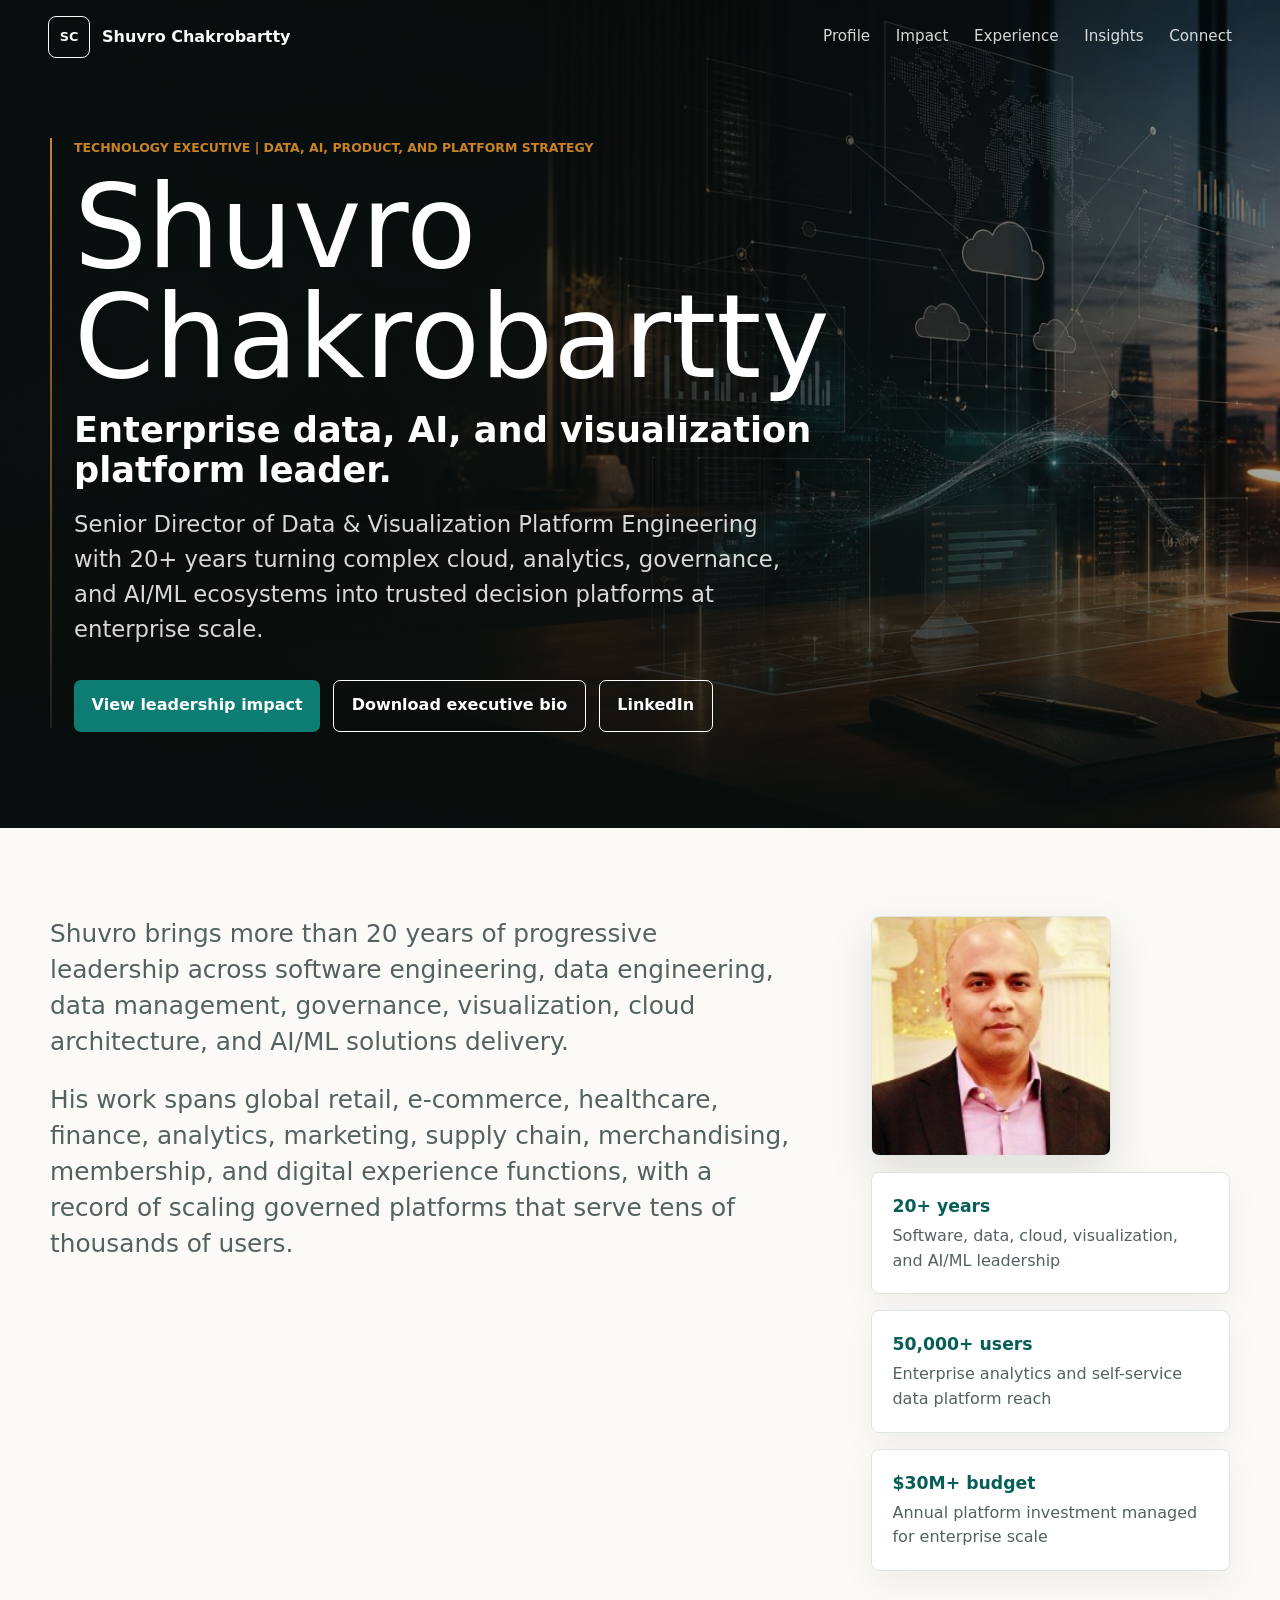
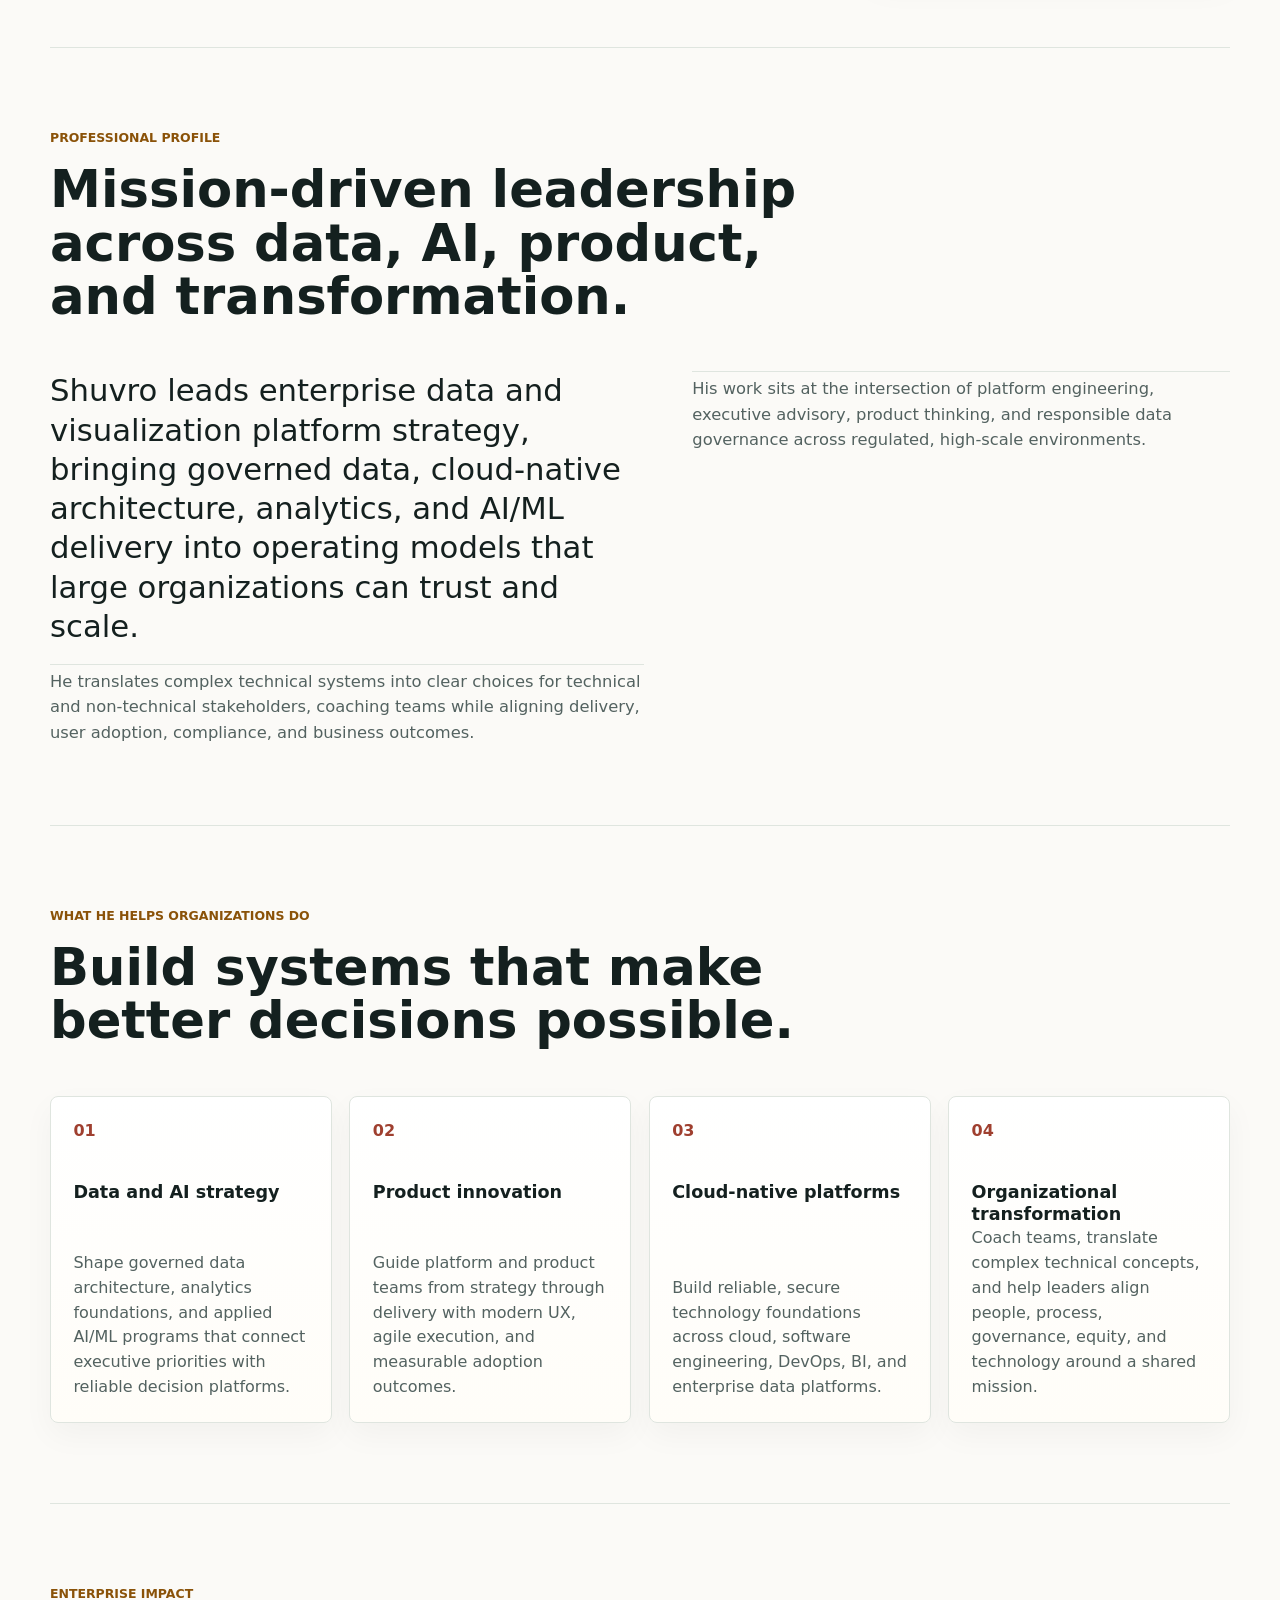
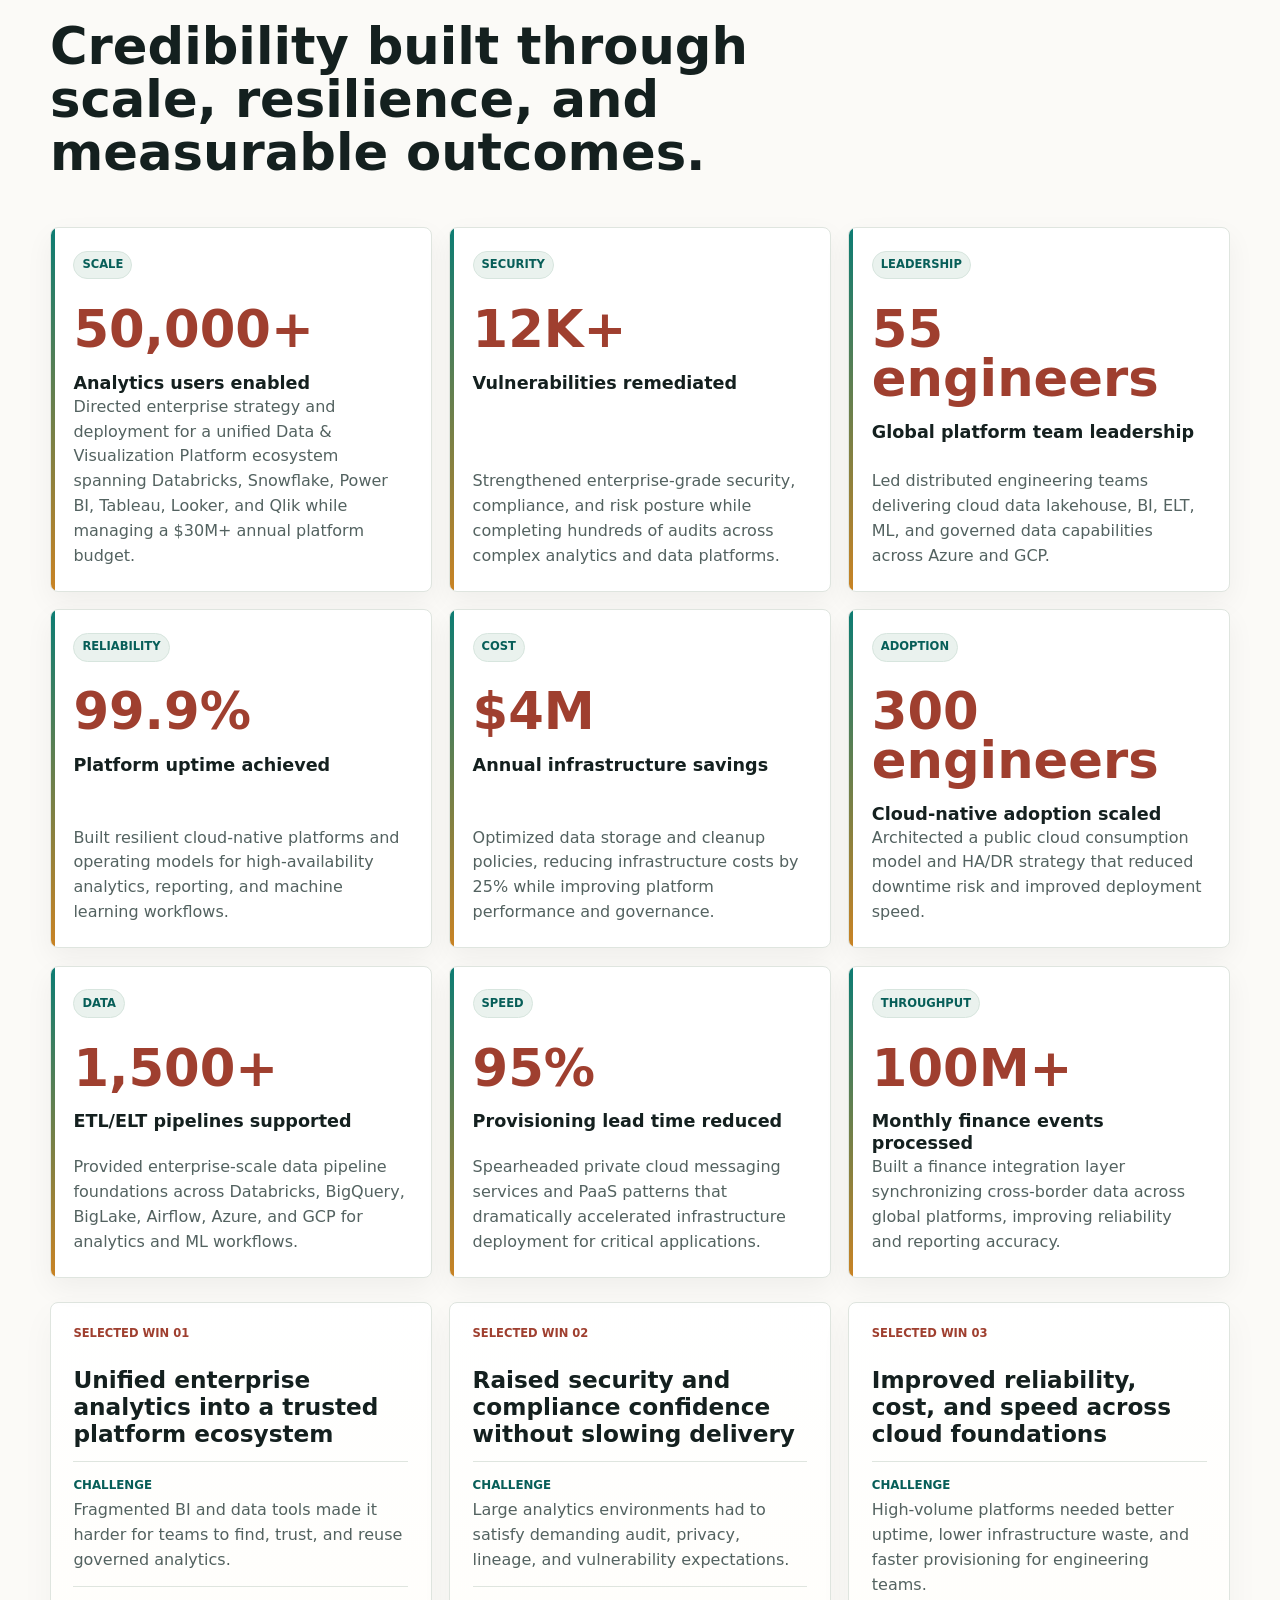
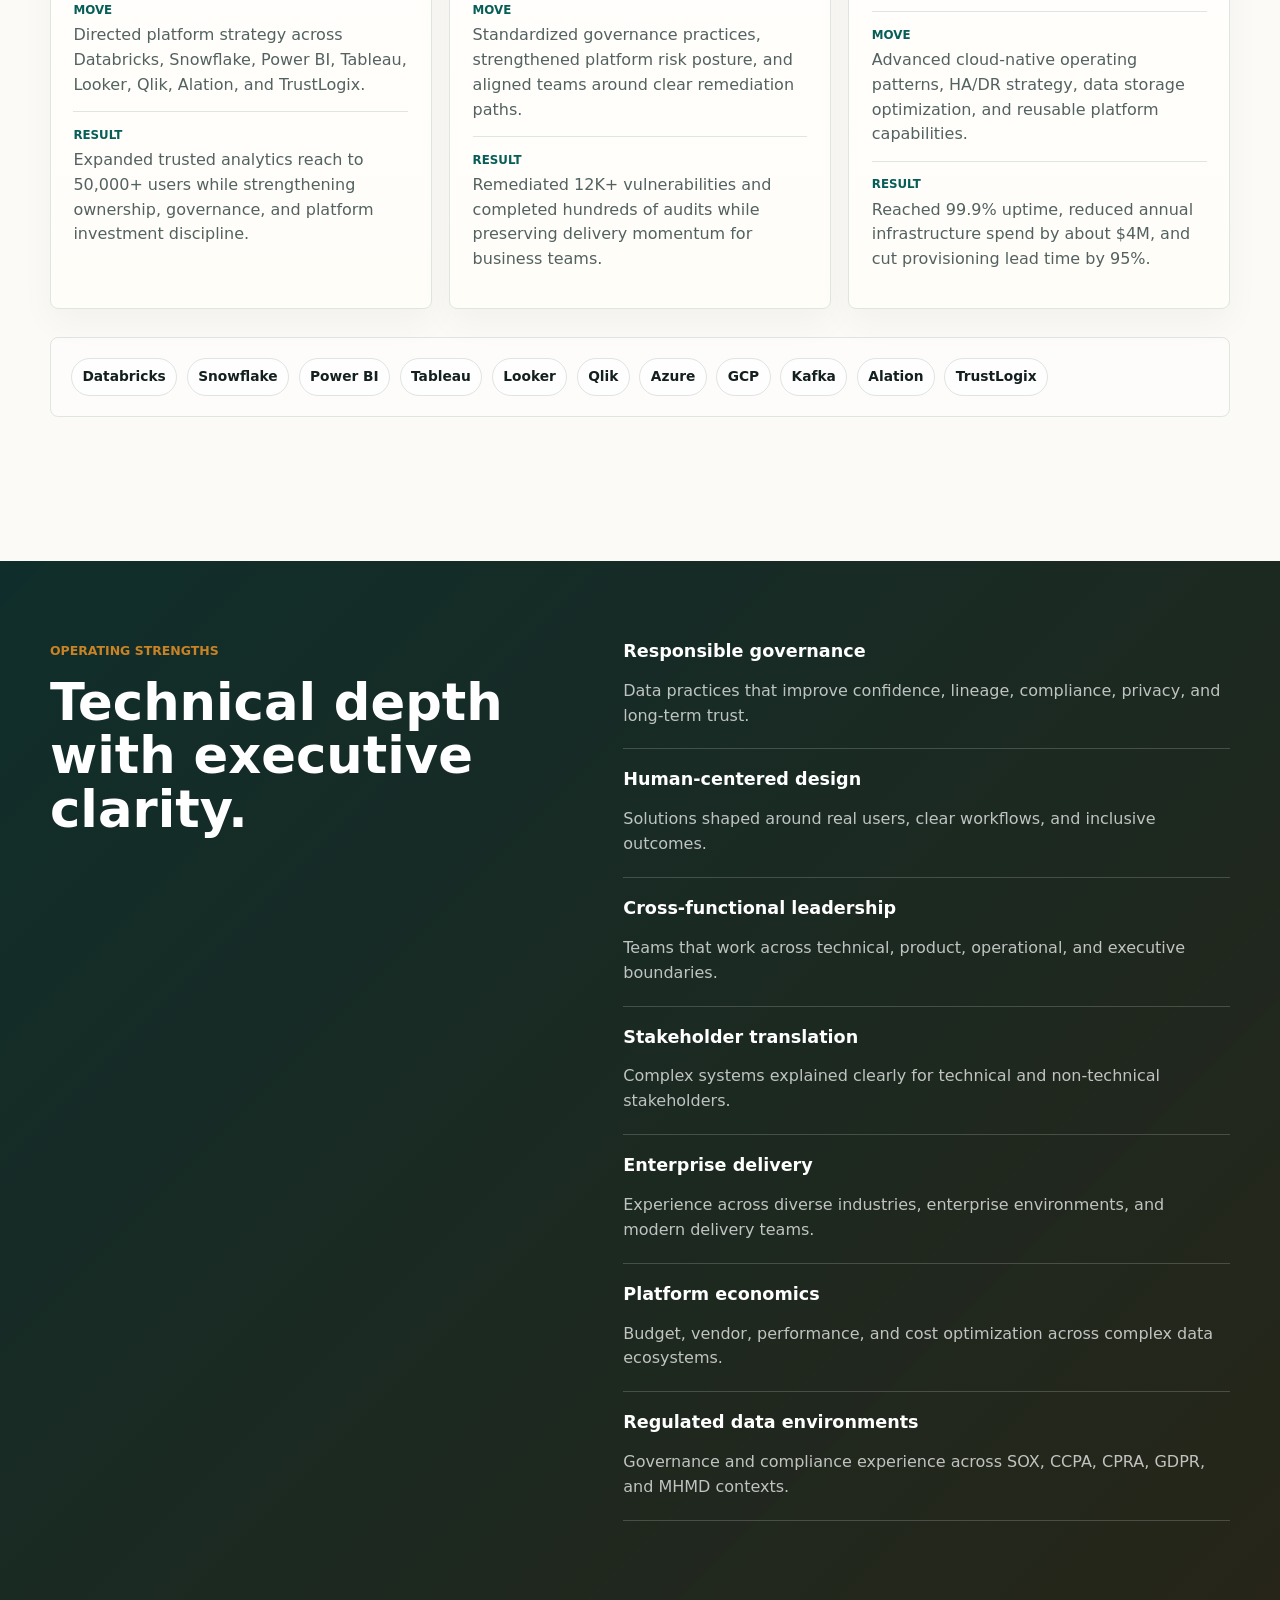
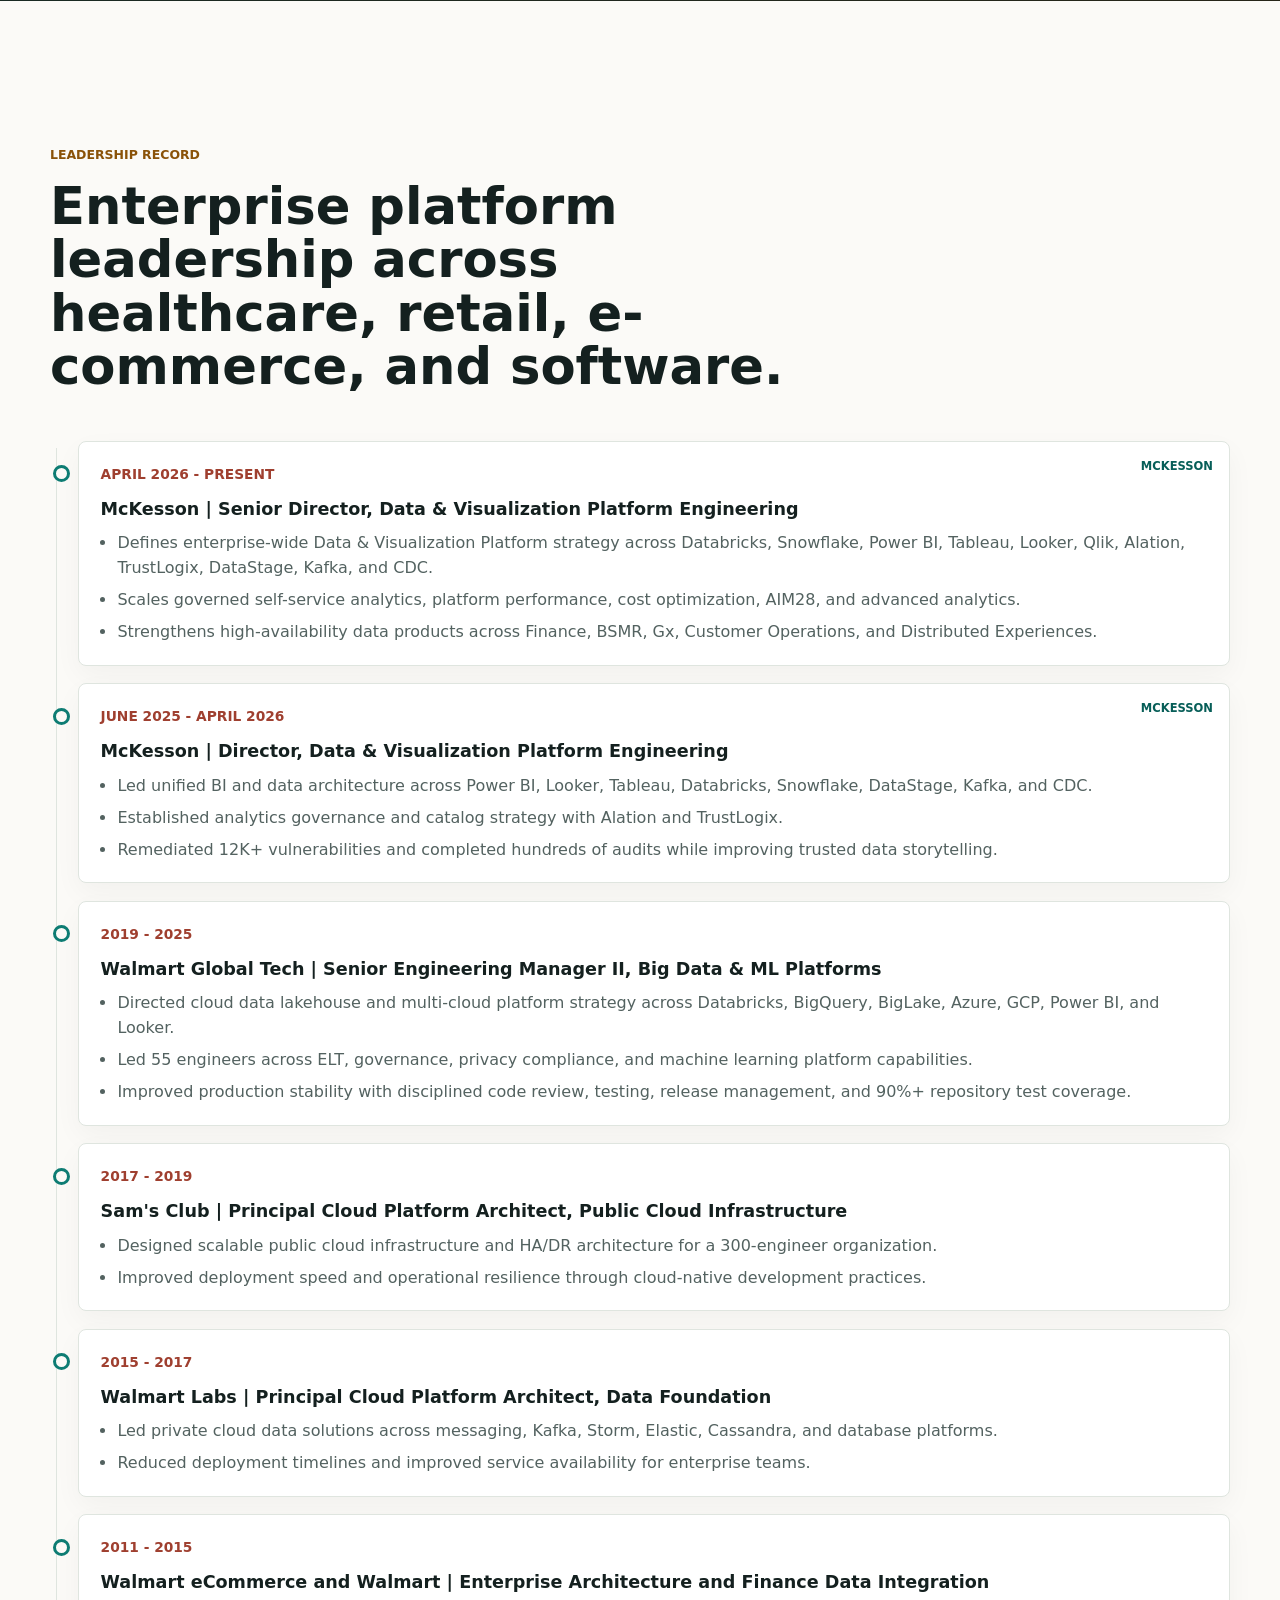
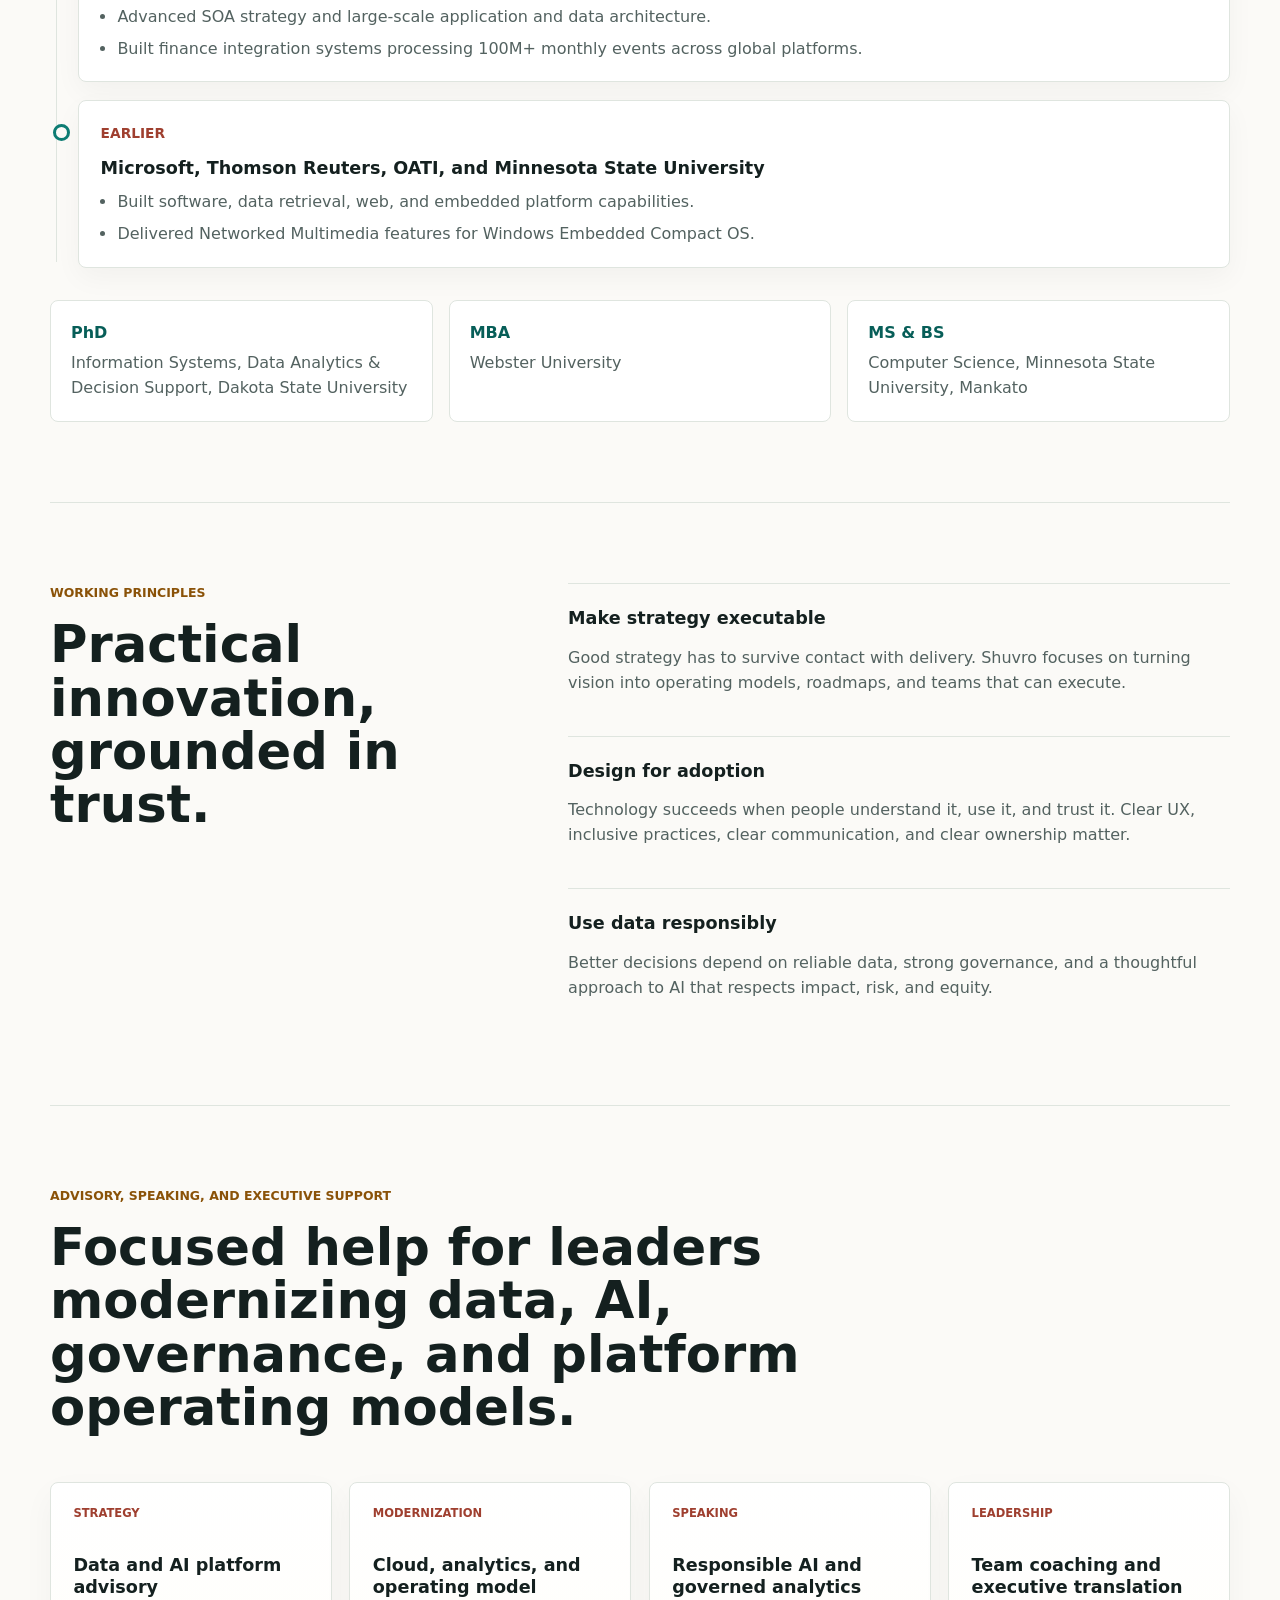
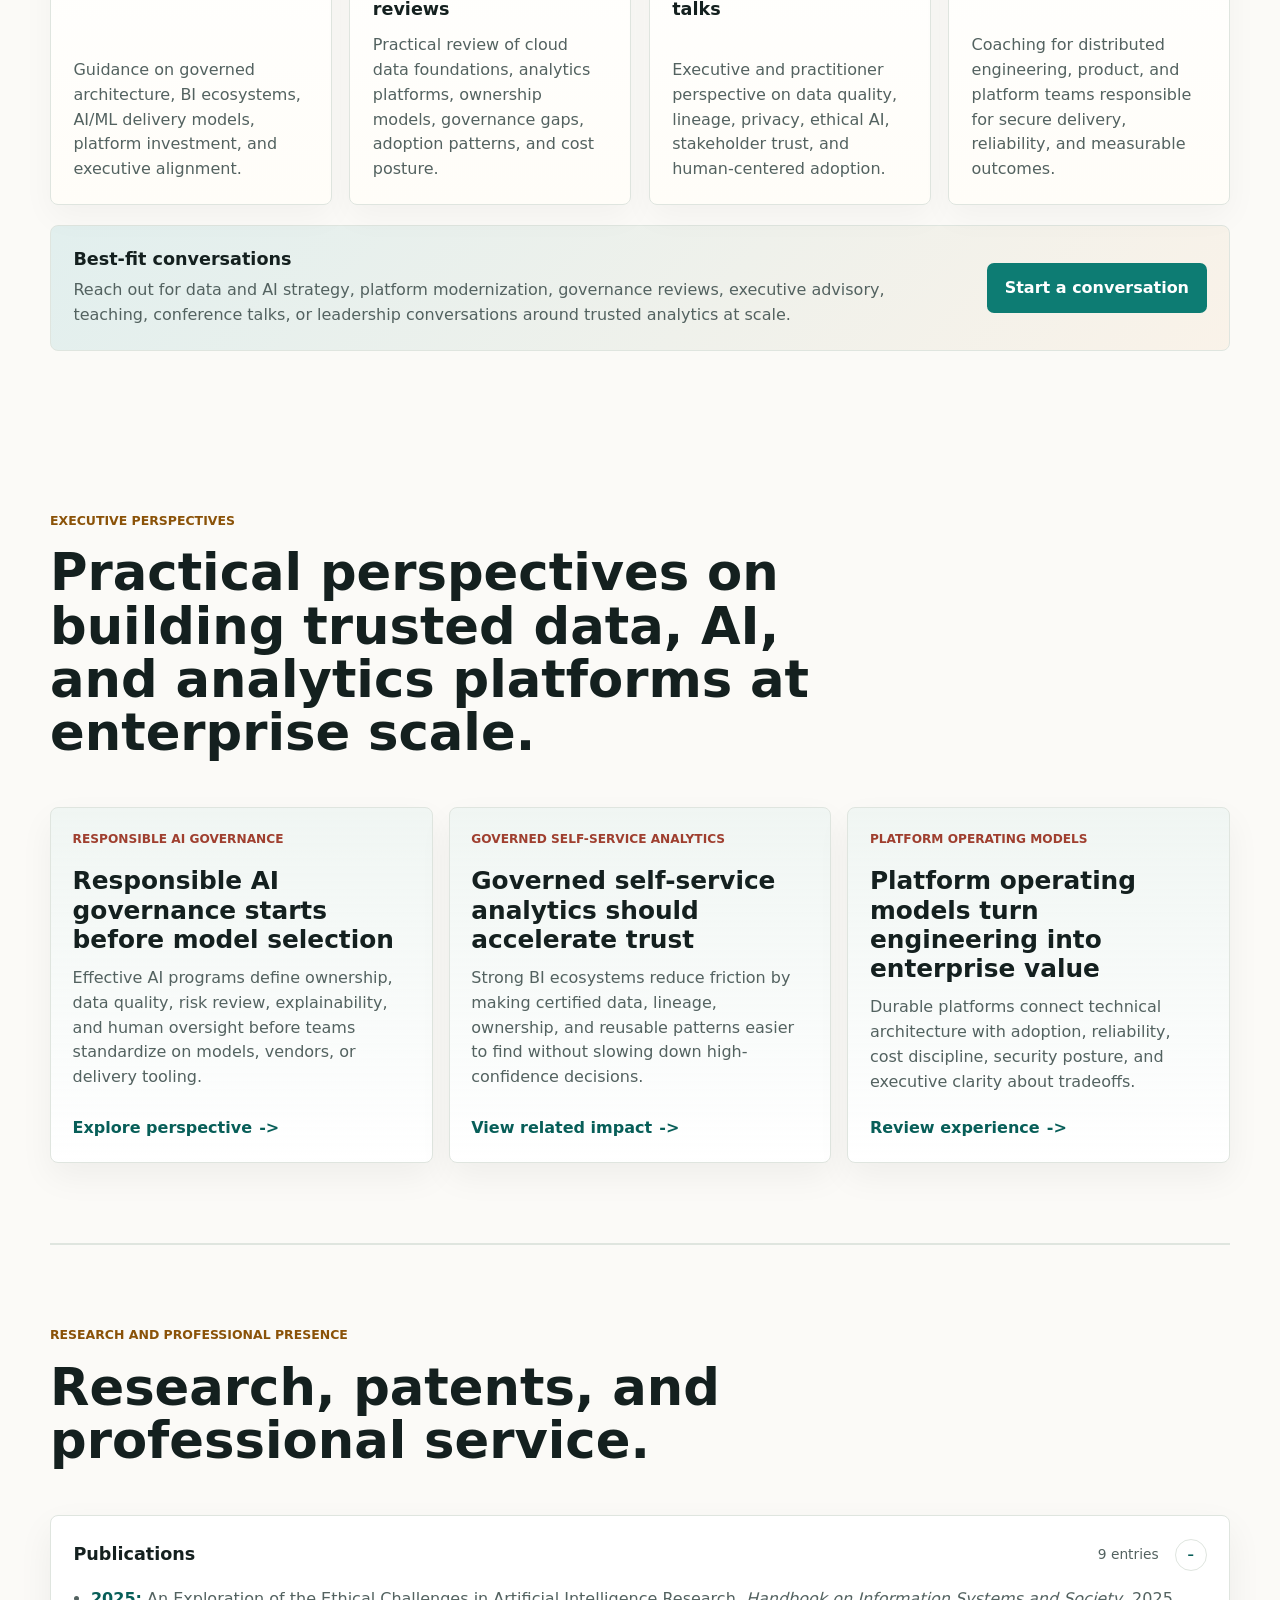
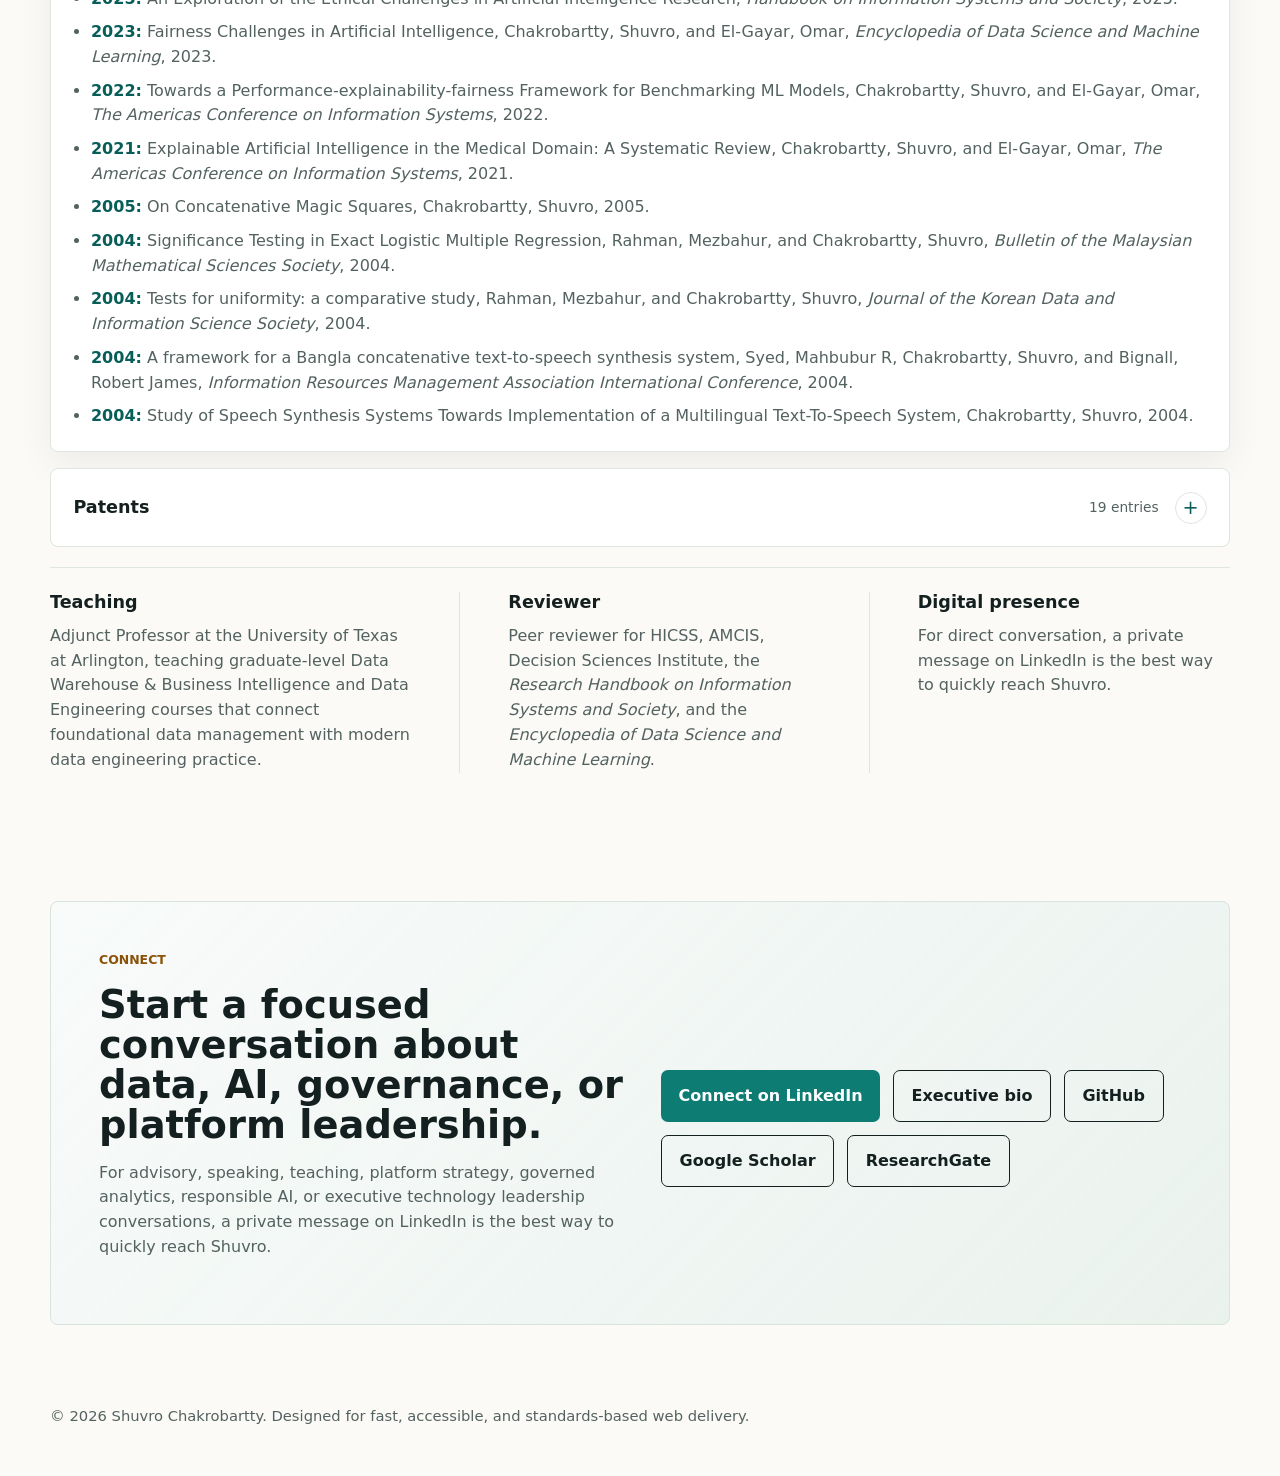
==== index.html @ ef03251e "Refine executive perspectives section" ====
<!doctype html>
<html lang="en">
  <head>
    <meta charset="utf-8">
    <meta name="viewport" content="width=device-width, initial-scale=1">
    <title>Shuvro Chakrobartty | Enterprise Data, AI &amp; Visualization Platform Leadership</title>
    <meta
      name="description"
      content="Shuvro Chakrobartty is a senior enterprise data, AI, visualization, and platform engineering leader focused on governed analytics, cloud-native data architecture, BI ecosystems, and responsible AI/ML delivery."
    >
    <meta name="author" content="Shuvro Chakrobartty">
    <meta name="robots" content="index, follow, max-image-preview:large">
    <meta name="theme-color" content="#101817">
    <link rel="canonical" href="https://chakrs.github.io/mysite/">
    <link rel="alternate" type="application/pdf" href="https://chakrs.github.io/mysite/assets/shuvro-chakrobartty-executive-bio.pdf" title="Shuvro Chakrobartty executive bio PDF">
    <meta property="og:title" content="Shuvro Chakrobartty | Enterprise Data, AI & Platform Leadership">
    <meta
      property="og:description"
      content="Senior data, visualization, AI, and platform engineering leader building governed enterprise analytics ecosystems, trusted BI platforms, and cloud-native data products at scale."
    >
    <meta property="og:type" content="website">
    <meta property="og:url" content="https://chakrs.github.io/mysite/">
    <meta property="og:site_name" content="Shuvro Chakrobartty">
    <meta property="og:locale" content="en_US">
    <meta property="og:image" content="https://chakrs.github.io/mysite/assets/shuvro-hero-executive-platform-1600.jpg">
    <meta property="og:image:width" content="1600">
    <meta property="og:image:height" content="900">
    <meta property="og:image:alt" content="Executive data platform leadership visual for Shuvro Chakrobartty">
    <meta name="twitter:card" content="summary_large_image">
    <meta name="twitter:title" content="Shuvro Chakrobartty | Enterprise Data, AI & Platform Leadership">
    <meta name="twitter:description" content="Senior Director of Data & Visualization Platform Engineering focused on governed analytics, BI ecosystems, AI/ML delivery, and cloud-native enterprise data platforms.">
    <meta name="twitter:image" content="https://chakrs.github.io/mysite/assets/shuvro-hero-executive-platform-1600.jpg">
    <meta name="twitter:image:alt" content="Executive data platform leadership visual for Shuvro Chakrobartty">
    <link
      rel="preload"
      as="image"
      href="assets/shuvro-hero-executive-platform-1600.jpg"
      imagesrcset="assets/shuvro-hero-executive-platform-1024.jpg 1024w, assets/shuvro-hero-executive-platform-1600.jpg 1600w, assets/shuvro-hero-executive-platform.jpg 2048w"
      imagesizes="100vw"
      fetchpriority="high"
    >
    <link rel="icon" href="assets/favicon.svg" type="image/svg+xml">
    <link rel="stylesheet" href="styles.css?v=20260517-advisory">
    <script type="application/ld+json">
      {
        "@context": "https://schema.org",
        "@graph": [
          {
            "@type": "WebSite",
            "@id": "https://chakrs.github.io/mysite/#website",
            "url": "https://chakrs.github.io/mysite/",
            "name": "Shuvro Chakrobartty",
            "inLanguage": "en-US",
            "publisher": {
              "@id": "https://chakrs.github.io/mysite/#person"
            }
          },
          {
            "@type": "ProfilePage",
            "@id": "https://chakrs.github.io/mysite/#profilepage",
            "url": "https://chakrs.github.io/mysite/",
            "name": "Shuvro Chakrobartty | Enterprise Data, AI & Platform Leadership",
            "description": "Executive profile for Shuvro Chakrobartty, a senior enterprise data, AI, visualization, and platform engineering leader.",
            "inLanguage": "en-US",
            "isPartOf": {
              "@id": "https://chakrs.github.io/mysite/#website"
            },
            "about": {
              "@id": "https://chakrs.github.io/mysite/#person"
            },
            "primaryImageOfPage": {
              "@type": "ImageObject",
              "url": "https://chakrs.github.io/mysite/assets/shuvro-hero-executive-platform-1600.jpg",
              "width": 1600,
              "height": 900
            },
            "hasPart": [
              {
                "@type": "CreativeWork",
                "name": "Responsible AI governance starts before model selection",
                "url": "https://chakrs.github.io/mysite/#insights",
                "about": "Responsible AI governance",
                "author": {
                  "@id": "https://chakrs.github.io/mysite/#person"
                }
              },
              {
                "@type": "CreativeWork",
                "name": "Governed self-service analytics should accelerate trust",
                "url": "https://chakrs.github.io/mysite/#insights",
                "about": "Governed analytics",
                "author": {
                  "@id": "https://chakrs.github.io/mysite/#person"
                }
              },
              {
                "@type": "CreativeWork",
                "name": "Platform operating models turn engineering into enterprise value",
                "url": "https://chakrs.github.io/mysite/#insights",
                "about": "Platform leadership",
                "author": {
                  "@id": "https://chakrs.github.io/mysite/#person"
                }
              }
            ]
          },
          {
            "@type": "Person",
            "@id": "https://chakrs.github.io/mysite/#person",
            "name": "Shuvro Chakrobartty",
            "url": "https://chakrs.github.io/mysite/",
            "image": {
              "@type": "ImageObject",
              "url": "https://chakrs.github.io/mysite/assets/prof_pic.jpg",
              "width": 200,
              "height": 200
            },
            "description": "Senior enterprise data, AI, visualization, and platform engineering leader focused on governed analytics, cloud-native data architecture, BI ecosystems, and responsible AI/ML delivery.",
            "jobTitle": "Senior Director, Data & Visualization Platform Engineering",
            "worksFor": {
              "@type": "Organization",
              "name": "McKesson"
            },
            "hasOccupation": {
              "@type": "Occupation",
              "name": "Technology executive",
              "occupationLocation": {
                "@type": "Country",
                "name": "United States"
              },
              "skills": [
                "Enterprise data platforms",
                "Business intelligence platforms",
                "Data visualization",
                "Data governance",
                "AI/ML delivery",
                "Cloud-native architecture",
                "Platform engineering"
              ]
            },
            "alumniOf": [
              {
                "@type": "CollegeOrUniversity",
                "name": "Dakota State University"
              },
              {
                "@type": "CollegeOrUniversity",
                "name": "Webster University"
              },
              {
                "@type": "CollegeOrUniversity",
                "name": "Minnesota State University, Mankato"
              }
            ],
            "knowsAbout": [
              "Enterprise data platforms",
              "Enterprise data architecture",
              "Data visualization",
              "Business intelligence platforms",
              "Data governance",
              "Analytics governance",
              "Responsible AI",
              "AI/ML platforms",
              "Cloud data lakehouse",
              "Cloud-native architecture",
              "Data engineering",
              "Platform engineering",
              "Executive technology leadership"
            ],
            "sameAs": [
              "https://www.linkedin.com/in/shuvro",
              "https://github.com/chakrs",
              "https://scholar.google.com/citations?user=XAKzoY0AAAAJ",
              "https://www.researchgate.net/profile/Shuvro-Chakrobartty/"
            ]
          }
        ]
      }
    </script>
  </head>
  <body>
    <a class="skip-link" href="#main">Skip to content</a>

    <header class="site-header" data-elevated="false">
      <a class="brand" href="#top" aria-label="Shuvro Chakrobartty home">
        <span class="brand-mark" aria-hidden="true">SC</span>
        <span>Shuvro Chakrobartty</span>
      </a>
      <nav class="nav" id="primary-nav" aria-label="Primary navigation">
        <a href="#profile">Profile</a>
        <a href="#impact">Impact</a>
        <a href="#experience">Experience</a>
        <a href="#insights">Insights</a>
        <a href="#contact">Connect</a>
      </nav>
    </header>

    <main id="main">
      <section class="hero" id="top" aria-labelledby="hero-title">
        <img
          class="hero-image"
          src="assets/shuvro-hero-executive-platform-1600.jpg"
          srcset="assets/shuvro-hero-executive-platform-1024.jpg 1024w, assets/shuvro-hero-executive-platform-1600.jpg 1600w, assets/shuvro-hero-executive-platform.jpg 2048w"
          sizes="100vw"
          alt=""
          aria-hidden="true"
          width="1600"
          height="900"
          fetchpriority="high"
        >
        <div class="hero-overlay" aria-hidden="true"></div>
        <div class="hero-content">
          <p class="eyebrow">Technology executive | Data, AI, product, and platform strategy</p>
          <h1 id="hero-title">Shuvro Chakrobartty</h1>
          <p class="hero-role">Enterprise data, AI, and visualization platform leader.</p>
          <p class="hero-copy">
            Senior Director of Data &amp; Visualization Platform Engineering with
            20+ years turning complex cloud, analytics, governance, and AI/ML
            ecosystems into trusted decision platforms at enterprise scale.
          </p>
          <div class="hero-actions" aria-label="Primary links">
            <a class="button button-primary" href="#impact">View leadership impact</a>
            <a class="button button-secondary" href="assets/shuvro-chakrobartty-executive-bio.pdf">Download executive bio</a>
            <a class="button button-secondary" href="https://www.linkedin.com/in/shuvro" rel="me">LinkedIn</a>
          </div>
        </div>
      </section>

      <section class="intro-section" aria-label="Professional summary">
        <div class="intro">
          <p>
            Shuvro brings more than 20 years of progressive leadership across
            software engineering, data engineering, data management, governance,
            visualization, cloud architecture, and AI/ML solutions delivery.
          </p>
          <p>
            His work spans global retail, e-commerce, healthcare, finance,
            analytics, marketing, supply chain, merchandising, membership, and
            digital experience functions, with a record of scaling governed
            platforms that serve tens of thousands of users.
          </p>
        </div>
        <aside class="intro-aside" aria-label="Professional portrait and highlights">
          <img
            class="profile-photo"
            src="assets/prof_pic.jpg"
            alt="Shuvro Chakrobartty"
            width="200"
            height="200"
            loading="lazy"
            decoding="async"
          >
          <dl class="quick-facts">
            <div>
              <dt>20+ years</dt>
              <dd>Software, data, cloud, visualization, and AI/ML leadership</dd>
            </div>
            <div>
              <dt>50,000+ users</dt>
              <dd>Enterprise analytics and self-service data platform reach</dd>
            </div>
            <div>
              <dt>$30M+ budget</dt>
              <dd>Annual platform investment managed for enterprise scale</dd>
            </div>
          </dl>
        </aside>
      </section>

      <section class="section profile-section" id="profile" aria-labelledby="profile-title">
        <div class="section-heading">
          <p class="eyebrow">Professional profile</p>
          <h2 id="profile-title">Mission-driven leadership across data, AI, product, and transformation.</h2>
        </div>
        <div class="profile-copy">
          <p>
            Shuvro leads enterprise data and visualization platform strategy,
            bringing governed data, cloud-native architecture, analytics, and
            AI/ML delivery into operating models that large organizations can
            trust and scale.
          </p>
          <p>
            His work sits at the intersection of platform engineering,
            executive advisory, product thinking, and responsible data
            governance across regulated, high-scale environments.
          </p>
          <p>
            He translates complex technical systems into clear choices for
            technical and non-technical stakeholders, coaching teams while
            aligning delivery, user adoption, compliance, and business outcomes.
          </p>
        </div>
      </section>

      <section class="section" id="work" aria-labelledby="work-title">
        <div class="section-heading">
          <p class="eyebrow">What he helps organizations do</p>
          <h2 id="work-title">Build systems that make better decisions possible.</h2>
        </div>
        <div class="feature-grid">
          <article class="feature-card">
            <span class="card-index">01</span>
            <h3>Data and AI strategy</h3>
            <p>
              Shape governed data architecture, analytics foundations, and
              applied AI/ML programs that connect executive priorities with
              reliable decision platforms.
            </p>
          </article>
          <article class="feature-card">
            <span class="card-index">02</span>
            <h3>Product innovation</h3>
            <p>
              Guide platform and product teams from strategy through delivery
              with modern UX, agile execution, and measurable adoption outcomes.
            </p>
          </article>
          <article class="feature-card">
            <span class="card-index">03</span>
            <h3>Cloud-native platforms</h3>
            <p>
              Build reliable, secure technology foundations across cloud,
              software engineering, DevOps, BI, and enterprise data platforms.
            </p>
          </article>
          <article class="feature-card">
            <span class="card-index">04</span>
            <h3>Organizational transformation</h3>
            <p>
              Coach teams, translate complex technical concepts, and help leaders
              align people, process, governance, equity, and technology around a shared mission.
            </p>
          </article>
        </div>
      </section>

      <section class="section impact-section" id="impact" aria-labelledby="impact-title">
        <div class="section-heading">
          <p class="eyebrow">Enterprise impact</p>
          <h2 id="impact-title">Credibility built through scale, resilience, and measurable outcomes.</h2>
        </div>
        <div class="impact-grid">
          <article class="impact-card" data-impact="Scale">
            <span>50,000+</span>
            <h3>Analytics users enabled</h3>
            <p>
              Directed enterprise strategy and deployment for a unified Data &amp;
              Visualization Platform ecosystem spanning Databricks, Snowflake,
              Power BI, Tableau, Looker, and Qlik while managing a $30M+
              annual platform budget.
            </p>
          </article>
          <article class="impact-card" data-impact="Security">
            <span>12K+</span>
            <h3>Vulnerabilities remediated</h3>
            <p>
              Strengthened enterprise-grade security, compliance, and risk
              posture while completing hundreds of audits across complex
              analytics and data platforms.
            </p>
          </article>
          <article class="impact-card" data-impact="Leadership">
            <span>55 engineers</span>
            <h3>Global platform team leadership</h3>
            <p>
              Led distributed engineering teams delivering cloud data lakehouse,
              BI, ELT, ML, and governed data capabilities across Azure and GCP.
            </p>
          </article>
          <article class="impact-card" data-impact="Reliability">
            <span>99.9%</span>
            <h3>Platform uptime achieved</h3>
            <p>
              Built resilient cloud-native platforms and operating models for
              high-availability analytics, reporting, and machine learning
              workflows.
            </p>
          </article>
          <article class="impact-card" data-impact="Cost">
            <span>$4M</span>
            <h3>Annual infrastructure savings</h3>
            <p>
              Optimized data storage and cleanup policies, reducing
              infrastructure costs by 25% while improving platform performance
              and governance.
            </p>
          </article>
          <article class="impact-card" data-impact="Adoption">
            <span>300 engineers</span>
            <h3>Cloud-native adoption scaled</h3>
            <p>
              Architected a public cloud consumption model and HA/DR strategy
              that reduced downtime risk and improved deployment speed.
            </p>
          </article>
          <article class="impact-card" data-impact="Data">
            <span>1,500+</span>
            <h3>ETL/ELT pipelines supported</h3>
            <p>
              Provided enterprise-scale data pipeline foundations across
              Databricks, BigQuery, BigLake, Airflow, Azure, and GCP for
              analytics and ML workflows.
            </p>
          </article>
          <article class="impact-card" data-impact="Speed">
            <span>95%</span>
            <h3>Provisioning lead time reduced</h3>
            <p>
              Spearheaded private cloud messaging services and PaaS patterns
              that dramatically accelerated infrastructure deployment for
              critical applications.
            </p>
          </article>
          <article class="impact-card" data-impact="Throughput">
            <span>100M+</span>
            <h3>Monthly finance events processed</h3>
            <p>
              Built a finance integration layer synchronizing cross-border data
              across global platforms, improving reliability and reporting
              accuracy.
            </p>
          </article>
        </div>
        <div class="impact-stories" aria-label="Selected platform outcome stories">
          <article>
            <span>Selected win 01</span>
            <h3>Unified enterprise analytics into a trusted platform ecosystem</h3>
            <dl>
              <div>
                <dt>Challenge</dt>
                <dd>Fragmented BI and data tools made it harder for teams to find, trust, and reuse governed analytics.</dd>
              </div>
              <div>
                <dt>Move</dt>
                <dd>Directed platform strategy across Databricks, Snowflake, Power BI, Tableau, Looker, Qlik, Alation, and TrustLogix.</dd>
              </div>
              <div>
                <dt>Result</dt>
                <dd>Expanded trusted analytics reach to 50,000+ users while strengthening ownership, governance, and platform investment discipline.</dd>
              </div>
            </dl>
          </article>
          <article>
            <span>Selected win 02</span>
            <h3>Raised security and compliance confidence without slowing delivery</h3>
            <dl>
              <div>
                <dt>Challenge</dt>
                <dd>Large analytics environments had to satisfy demanding audit, privacy, lineage, and vulnerability expectations.</dd>
              </div>
              <div>
                <dt>Move</dt>
                <dd>Standardized governance practices, strengthened platform risk posture, and aligned teams around clear remediation paths.</dd>
              </div>
              <div>
                <dt>Result</dt>
                <dd>Remediated 12K+ vulnerabilities and completed hundreds of audits while preserving delivery momentum for business teams.</dd>
              </div>
            </dl>
          </article>
          <article>
            <span>Selected win 03</span>
            <h3>Improved reliability, cost, and speed across cloud foundations</h3>
            <dl>
              <div>
                <dt>Challenge</dt>
                <dd>High-volume platforms needed better uptime, lower infrastructure waste, and faster provisioning for engineering teams.</dd>
              </div>
              <div>
                <dt>Move</dt>
                <dd>Advanced cloud-native operating patterns, HA/DR strategy, data storage optimization, and reusable platform capabilities.</dd>
              </div>
              <div>
                <dt>Result</dt>
                <dd>Reached 99.9% uptime, reduced annual infrastructure spend by about $4M, and cut provisioning lead time by 95%.</dd>
              </div>
            </dl>
          </article>
        </div>
        <div class="tech-strip" aria-label="Platform technology ecosystem">
          <span>Databricks</span>
          <span>Snowflake</span>
          <span>Power BI</span>
          <span>Tableau</span>
          <span>Looker</span>
          <span>Qlik</span>
          <span>Azure</span>
          <span>GCP</span>
          <span>Kafka</span>
          <span>Alation</span>
          <span>TrustLogix</span>
        </div>
      </section>

      <section class="band" id="strengths" aria-labelledby="strengths-title">
        <div class="band-content">
          <div>
            <p class="eyebrow">Operating strengths</p>
            <h2 id="strengths-title">Technical depth with executive clarity.</h2>
          </div>
          <div class="strength-list">
            <div>
              <h3>Responsible governance</h3>
              <p>Data practices that improve confidence, lineage, compliance, privacy, and long-term trust.</p>
            </div>
            <div>
              <h3>Human-centered design</h3>
              <p>Solutions shaped around real users, clear workflows, and inclusive outcomes.</p>
            </div>
            <div>
              <h3>Cross-functional leadership</h3>
              <p>Teams that work across technical, product, operational, and executive boundaries.</p>
            </div>
            <div>
              <h3>Stakeholder translation</h3>
              <p>Complex systems explained clearly for technical and non-technical stakeholders.</p>
            </div>
            <div>
              <h3>Enterprise delivery</h3>
              <p>Experience across diverse industries, enterprise environments, and modern delivery teams.</p>
            </div>
            <div>
              <h3>Platform economics</h3>
              <p>Budget, vendor, performance, and cost optimization across complex data ecosystems.</p>
            </div>
            <div>
              <h3>Regulated data environments</h3>
              <p>Governance and compliance experience across SOX, CCPA, CPRA, GDPR, and MHMD contexts.</p>
            </div>
          </div>
        </div>
      </section>

      <section class="section experience-section" id="experience" aria-labelledby="experience-title">
        <div class="section-heading">
          <p class="eyebrow">Leadership record</p>
          <h2 id="experience-title">Enterprise platform leadership across healthcare, retail, e-commerce, and software.</h2>
        </div>
        <div class="experience-grid experience-timeline">
          <article class="experience-current">
            <span>April 2026 - Present</span>
            <h3>McKesson | Senior Director, Data &amp; Visualization Platform Engineering</h3>
            <ul>
              <li>Defines enterprise-wide Data &amp; Visualization Platform strategy across Databricks, Snowflake, Power BI, Tableau, Looker, Qlik, Alation, TrustLogix, DataStage, Kafka, and CDC.</li>
              <li>Scales governed self-service analytics, platform performance, cost optimization, AIM28, and advanced analytics.</li>
              <li>Strengthens high-availability data products across Finance, BSMR, Gx, Customer Operations, and Distributed Experiences.</li>
            </ul>
          </article>
          <article class="experience-mckesson">
            <span>June 2025 - April 2026</span>
            <h3>McKesson | Director, Data &amp; Visualization Platform Engineering</h3>
            <ul>
              <li>Led unified BI and data architecture across Power BI, Looker, Tableau, Databricks, Snowflake, DataStage, Kafka, and CDC.</li>
              <li>Established analytics governance and catalog strategy with Alation and TrustLogix.</li>
              <li>Remediated 12K+ vulnerabilities and completed hundreds of audits while improving trusted data storytelling.</li>
            </ul>
          </article>
          <article>
            <span>2019 - 2025</span>
            <h3>Walmart Global Tech | Senior Engineering Manager II, Big Data &amp; ML Platforms</h3>
            <ul>
              <li>Directed cloud data lakehouse and multi-cloud platform strategy across Databricks, BigQuery, BigLake, Azure, GCP, Power BI, and Looker.</li>
              <li>Led 55 engineers across ELT, governance, privacy compliance, and machine learning platform capabilities.</li>
              <li>Improved production stability with disciplined code review, testing, release management, and 90%+ repository test coverage.</li>
            </ul>
          </article>
          <article>
            <span>2017 - 2019</span>
            <h3>Sam's Club | Principal Cloud Platform Architect, Public Cloud Infrastructure</h3>
            <ul>
              <li>Designed scalable public cloud infrastructure and HA/DR architecture for a 300-engineer organization.</li>
              <li>Improved deployment speed and operational resilience through cloud-native development practices.</li>
            </ul>
          </article>
          <article>
            <span>2015 - 2017</span>
            <h3>Walmart Labs | Principal Cloud Platform Architect, Data Foundation</h3>
            <ul>
              <li>Led private cloud data solutions across messaging, Kafka, Storm, Elastic, Cassandra, and database platforms.</li>
              <li>Reduced deployment timelines and improved service availability for enterprise teams.</li>
            </ul>
          </article>
          <article>
            <span>2011 - 2015</span>
            <h3>Walmart eCommerce and Walmart | Enterprise Architecture and Finance Data Integration</h3>
            <ul>
              <li>Advanced SOA strategy and large-scale application and data architecture.</li>
              <li>Built finance integration systems processing 100M+ monthly events across global platforms.</li>
            </ul>
          </article>
          <article>
            <span>Earlier</span>
            <h3>Microsoft, Thomson Reuters, OATI, and Minnesota State University</h3>
            <ul>
              <li>Built software, data retrieval, web, and embedded platform capabilities.</li>
              <li>Delivered Networked Multimedia features for Windows Embedded Compact OS.</li>
            </ul>
          </article>
        </div>
        <div class="credential-strip" aria-label="Education credentials">
          <div>
            <span>PhD</span>
            <p>Information Systems, Data Analytics &amp; Decision Support, Dakota State University</p>
          </div>
          <div>
            <span>MBA</span>
            <p>Webster University</p>
          </div>
          <div>
            <span>MS &amp; BS</span>
            <p>Computer Science, Minnesota State University, Mankato</p>
          </div>
        </div>
      </section>

      <section class="section split" id="principles" aria-labelledby="principles-title">
        <div class="section-heading">
          <p class="eyebrow">Working principles</p>
          <h2 id="principles-title">Practical innovation, grounded in trust.</h2>
        </div>
        <div class="principles">
          <article>
            <h3>Make strategy executable</h3>
            <p>
              Good strategy has to survive contact with delivery. Shuvro focuses
              on turning vision into operating models, roadmaps, and teams that can execute.
            </p>
          </article>
          <article>
            <h3>Design for adoption</h3>
            <p>
              Technology succeeds when people understand it, use it, and trust it.
              Clear UX, inclusive practices, clear communication, and clear ownership matter.
            </p>
          </article>
          <article>
            <h3>Use data responsibly</h3>
            <p>
              Better decisions depend on reliable data, strong governance, and
              a thoughtful approach to AI that respects impact, risk, and equity.
            </p>
          </article>
        </div>
      </section>

      <section class="section advisory-section" id="advisory" aria-labelledby="advisory-title">
        <div class="section-heading">
          <p class="eyebrow">Advisory, speaking, and executive support</p>
          <h2 id="advisory-title">Focused help for leaders modernizing data, AI, governance, and platform operating models.</h2>
        </div>
        <div class="advisory-grid">
          <article>
            <span>Strategy</span>
            <h3>Data and AI platform advisory</h3>
            <p>
              Guidance on governed architecture, BI ecosystems, AI/ML delivery
              models, platform investment, and executive alignment.
            </p>
          </article>
          <article>
            <span>Modernization</span>
            <h3>Cloud, analytics, and operating model reviews</h3>
            <p>
              Practical review of cloud data foundations, analytics platforms,
              ownership models, governance gaps, adoption patterns, and cost posture.
            </p>
          </article>
          <article>
            <span>Speaking</span>
            <h3>Responsible AI and governed analytics talks</h3>
            <p>
              Executive and practitioner perspective on data quality, lineage,
              privacy, ethical AI, stakeholder trust, and human-centered adoption.
            </p>
          </article>
          <article>
            <span>Leadership</span>
            <h3>Team coaching and executive translation</h3>
            <p>
              Coaching for distributed engineering, product, and platform teams
              responsible for secure delivery, reliability, and measurable outcomes.
            </p>
          </article>
        </div>
        <div class="advisory-cta" aria-label="Advisory engagement options">
          <div>
            <h3>Best-fit conversations</h3>
            <p>
              Reach out for data and AI strategy, platform modernization,
              governance reviews, executive advisory, teaching, conference talks,
              or leadership conversations around trusted analytics at scale.
            </p>
          </div>
          <a class="button button-primary" href="https://www.linkedin.com/in/shuvro" rel="me">Start a conversation</a>
        </div>
      </section>

      <section class="section insights-section" id="insights" aria-labelledby="insights-title">
        <div class="section-heading">
          <p class="eyebrow">Executive perspectives</p>
          <h2 id="insights-title">Practical perspectives on building trusted data, AI, and analytics platforms at enterprise scale.</h2>
        </div>
        <div class="insights-grid">
          <article>
            <span>Responsible AI governance</span>
            <h3>Responsible AI governance starts before model selection</h3>
            <p>
              Effective AI programs define ownership, data quality, risk review,
              explainability, and human oversight before teams standardize on
              models, vendors, or delivery tooling.
            </p>
            <a href="#advisory" aria-label="Explore responsible AI advisory perspective">Explore perspective</a>
          </article>
          <article>
            <span>Governed self-service analytics</span>
            <h3>Governed self-service analytics should accelerate trust</h3>
            <p>
              Strong BI ecosystems reduce friction by making certified data,
              lineage, ownership, and reusable patterns easier to find without
              slowing down high-confidence decisions.
            </p>
            <a href="#impact" aria-label="View governed analytics impact examples">View related impact</a>
          </article>
          <article>
            <span>Platform operating models</span>
            <h3>Platform operating models turn engineering into enterprise value</h3>
            <p>
              Durable platforms connect technical architecture with adoption,
              reliability, cost discipline, security posture, and executive
              clarity about tradeoffs.
            </p>
            <a href="#experience" aria-label="Review platform leadership experience">Review experience</a>
          </article>
        </div>
      </section>

      <section class="section research-section" id="research" aria-labelledby="research-title">
        <div class="section-heading">
          <p class="eyebrow">Research and professional presence</p>
          <h2 id="research-title">Research, patents, and professional service.</h2>
        </div>
        <div class="research-grid" aria-label="Research, patents, and professional service details">
          <details class="research-card research-card-wide" open>
            <summary>
              <span>Publications</span>
              <small>9 entries</small>
            </summary>
            <ul>
              <li><strong>2025:</strong> An Exploration of the Ethical Challenges in Artificial Intelligence Research, <em>Handbook on Information Systems and Society</em>, 2025.</li>
              <li><strong>2023:</strong> Fairness Challenges in Artificial Intelligence, Chakrobartty, Shuvro, and El-Gayar, Omar, <em>Encyclopedia of Data Science and Machine Learning</em>, 2023.</li>
              <li><strong>2022:</strong> Towards a Performance-explainability-fairness Framework for Benchmarking ML Models, Chakrobartty, Shuvro, and El-Gayar, Omar, <em>The Americas Conference on Information Systems</em>, 2022.</li>
              <li><strong>2021:</strong> Explainable Artificial Intelligence in the Medical Domain: A Systematic Review, Chakrobartty, Shuvro, and El-Gayar, Omar, <em>The Americas Conference on Information Systems</em>, 2021.</li>
              <li><strong>2005:</strong> On Concatenative Magic Squares, Chakrobartty, Shuvro, 2005.</li>
              <li><strong>2004:</strong> Significance Testing in Exact Logistic Multiple Regression, Rahman, Mezbahur, and Chakrobartty, Shuvro, <em>Bulletin of the Malaysian Mathematical Sciences Society</em>, 2004.</li>
              <li><strong>2004:</strong> Tests for uniformity: a comparative study, Rahman, Mezbahur, and Chakrobartty, Shuvro, <em>Journal of the Korean Data and Information Science Society</em>, 2004.</li>
              <li><strong>2004:</strong> A framework for a Bangla concatenative text-to-speech synthesis system, Syed, Mahbubur R, Chakrobartty, Shuvro, and Bignall, Robert James, <em>Information Resources Management Association International Conference</em>, 2004.</li>
              <li><strong>2004:</strong> Study of Speech Synthesis Systems Towards Implementation of a Multilingual Text-To-Speech System, Chakrobartty, Shuvro, 2004.</li>
            </ul>
          </details>
          <details class="research-card research-card-wide">
            <summary>
              <span>Patents</span>
              <small>19 entries</small>
            </summary>
            <ul>
              <li><strong>2024:</strong> Location based register rules, Chakrobartty, Shuvro, Sherrill, Edward, Danda, Gopi Kishore, Michaelsamy, Britto, Rajendran, Prasanna, and Humphrey, John Michael, U.S. Patent 12147959.</li>
              <li><strong>2024:</strong> Apparatus and method of monitoring product placement within a shopping facility, U.S. Patent 12123155.</li>
              <li><strong>2024:</strong> Shopping facility assistance systems, devices and methods, Michael D. Atchley, Donald R. High, Chakrobartty, Shuvro, Kay, Karl, McHale, Brian G., Taylor, Robert C., Thompson, John P., Welch, Eric E., and Winkle, David C., U.S. Patent 12084824.</li>
              <li><strong>2023:</strong> Apparatus and method of monitoring product placement within a shopping facility, High, Donald, Chakrobartty, Shuvro, and Taylor, Robert, U.S. Patent 11761160.</li>
              <li><strong>2023:</strong> Location Based Register Rules, Chakrobartty, Shuvro, Sherrill, Ted, Danda, Gopi Kishore, Michaelsamy, Britto, Rajendran, Prasanna, and Humphrey, John Michael, U.S. Patent 11710113.</li>
              <li><strong>2023:</strong> Shopping facility assistance systems, devices and methods, High, Donald, Atchley, Michael, Chakrobartty, Shuvro, Kay, Karl, McHale, Brian, Taylor, Robert, Thompson, John, Welch, Eric, and Winkle, David, U.S. Patent 11679969.</li>
              <li><strong>2022:</strong> Systems and methods for promotional programs, Chakrobartty, Shuvro, Jay, NAIR, NAIR, Sandya, Meyer, Sara, Alex, HURD, Hodges, Marina, Sherrill, Ted, Solis, Saul, Mandava, Hanumantha, Danda, Gopi, Venable, Chris, and Hunter, Samuel, U.S. Patent 11238484.</li>
              <li><strong>2021:</strong> Shopping facility assistance systems, devices and methods, High, Donald, Atchley, Michael, Chakrobartty, Shuvro, Kay, Karl, McHale, Brian, Taylor, Robert, Thompson, John, Welch, Eric, and Winkle, David, U.S. Patent 11046562.</li>
              <li><strong>2021:</strong> Apparatus and method of monitoring product placement within a shopping facility, High, Donald, Chakrobartty, Shuvro, and Taylor, Robert, U.S. Patent 11034563.</li>
              <li><strong>2021:</strong> Systems and methods for promotional programs, Chakrobartty, Shuvro, Jay, NAIR, NAIR, Sandya, Meyer, Sara, Alex, HURD, Hodges, Marina, Sherrill, Ted, Solis, Saul, Mandava, Hanumantha, Danda, Gopi, Venable, Chris, and Hunter, Samuel, U.S. Patent 10902454.</li>
              <li><strong>2020:</strong> Apparatus and method of monitoring product placement within a shopping facility, High, Donald, Chakrobartty, Shuvro, and Taylor, Robert, U.S. Patent 10633231.</li>
              <li><strong>2019:</strong> Sensor data analytics and alarm management, Chakrobartty, Shuvro, Michaelsamy, Britto, Muniyan, Kalaiselvan, Sayers, David, and Duncan, Auer, U.S. Patent 10498585.</li>
              <li><strong>2019:</strong> Trash can monitoring systems and methods, High, Donald, Chakrobartty, Shuvro, Winkle, David, and Atchley, Michael, U.S. Patent 10486951.</li>
              <li><strong>2019:</strong> Systems, devices and methods of controlling motorized transport units in fulfilling product orders, High, Donald, Chakrobartty, Shuvro, Winkle, David, and Taylor, Robert, U.S. Patent 10351399.</li>
              <li><strong>2019:</strong> Shopping facility assistance systems, devices and methods, High, Donald, Atchley, Michael, Chakrobartty, Shuvro, Kay, Karl, McHale, Brian, Taylor, Robert, Thompson, John, Welch, Eric, and Winkle, David, U.S. Patent 10280054.</li>
              <li><strong>2019:</strong> Shopping facility assistance system and method having a motorized transport unit that selectively leads or follows a user within a shopping facility, McHale, Brian, Winkle, David, Atchley, Michael, Chakrobartty, Shuvro, and High, Donald, U.S. Patent 10239740.</li>
              <li><strong>2019:</strong> Apparatus and method of monitoring product placement within a shopping facility, High, Donald, Chakrobartty, Shuvro, and Taylor, Robert, U.S. Patent 10239738.</li>
              <li><strong>2019:</strong> Systems, devices and methods for restoring shopping space conditions, High, Donald, Chakrobartty, Shuvro, Taylor, Robert, and McHale, Brian, U.S. Patent 10189692.</li>
              <li><strong>2018:</strong> Systems, devices and methods of controlling motorized transport units in fulfilling product orders, High, Donald, Chakrobartty, Shuvro, Winkle, David, and Taylor, Robert, U.S. Patent 9896315.</li>
            </ul>
          </details>
        </div>
        <div class="research-service-panel" aria-label="Teaching, review, and digital presence">
          <article>
            <h3>Teaching</h3>
            <p>
              Adjunct Professor at the University of Texas at Arlington, teaching
              graduate-level Data Warehouse &amp; Business Intelligence and Data
              Engineering courses that connect foundational data management with
              modern data engineering practice.
            </p>
          </article>
          <article>
            <h3>Reviewer</h3>
            <p>
              Peer reviewer for HICSS, AMCIS, Decision Sciences Institute, the
              <em>Research Handbook on Information Systems and Society</em>, and
              the <em>Encyclopedia of Data Science and Machine Learning</em>.
            </p>
          </article>
          <article>
            <h3>Digital presence</h3>
            <p>
              For direct conversation, a private message on LinkedIn is the best
              way to quickly reach Shuvro.
            </p>
          </article>
        </div>
      </section>

      <section class="contact-section" id="contact" aria-labelledby="contact-title">
        <div>
          <p class="eyebrow">Connect</p>
          <h2 id="contact-title">Start a focused conversation about data, AI, governance, or platform leadership.</h2>
          <p>
            For advisory, speaking, teaching, platform strategy, governed
            analytics, responsible AI, or executive technology leadership
            conversations, a private message on LinkedIn is the best way to
            quickly reach Shuvro.
          </p>
        </div>
        <div class="contact-actions">
          <a class="button button-primary" href="https://www.linkedin.com/in/shuvro" rel="me">Connect on LinkedIn</a>
          <a class="button button-secondary" href="assets/shuvro-chakrobartty-executive-bio.pdf">Executive bio</a>
          <a class="button button-secondary" href="https://github.com/chakrs" rel="me">GitHub</a>
          <a class="button button-secondary" href="https://scholar.google.com/citations?user=XAKzoY0AAAAJ">Google Scholar</a>
          <a class="button button-secondary" href="https://www.researchgate.net/profile/Shuvro-Chakrobartty/">ResearchGate</a>
        </div>
      </section>
    </main>

    <footer class="site-footer">
      <p>&copy; <span id="year"></span> Shuvro Chakrobartty. Designed for fast, accessible, and standards-based web delivery.</p>
    </footer>

    <script src="script.js" defer></script>
  </body>
</html>
---- styles.css ----
:root {
  --ink: #14201f;
  --muted: #536260;
  --paper: #fbfaf7;
  --panel: #ffffff;
  --line: #dfe5df;
  --charcoal: #101817;
  --teal: #0d7c73;
  --teal-dark: #075e58;
  --amber: #c98324;
  --amber-readable: #8a5208;
  --coral: #9f3f2f;
  --shadow: 0 20px 60px rgba(16, 24, 23, 0.14);
  --soft-teal: #eaf2ee;
  --warm-panel: #fffdf8;
  --max: 1180px;
}

* {
  box-sizing: border-box;
}

html {
  scroll-behavior: smooth;
}

body {
  margin: 0;
  background:
    linear-gradient(180deg, #ffffff 0, var(--paper) 18rem),
    var(--paper);
  color: var(--ink);
  font-family:
    Inter, ui-sans-serif, system-ui, -apple-system, BlinkMacSystemFont, "Segoe UI",
    sans-serif;
  line-height: 1.55;
  overflow-x: hidden;
}

img {
  display: block;
  max-width: 100%;
}

main,
section,
article,
div,
dl,
ul {
  min-width: 0;
}

p,
li,
dt,
dd,
h1,
h2,
h3,
a,
span {
  overflow-wrap: anywhere;
}

a {
  color: inherit;
}

.skip-link {
  position: absolute;
  left: 1rem;
  top: -4rem;
  z-index: 20;
  background: var(--paper);
  color: var(--ink);
  padding: 0.75rem 1rem;
  border-radius: 6px;
  transition: top 0.2s ease;
}

.skip-link:focus {
  top: 1rem;
}

.site-header {
  position: fixed;
  inset: 0 0 auto;
  z-index: 10;
  display: flex;
  align-items: center;
  justify-content: space-between;
  gap: 1rem;
  min-height: 72px;
  padding: 1rem clamp(1rem, 4vw, 3rem);
  color: #f8fbf8;
  transition:
    background 0.2s ease,
    box-shadow 0.2s ease,
    color 0.2s ease;
}

.site-header[data-elevated="true"] {
  background: rgba(251, 250, 247, 0.94);
  color: var(--ink);
  box-shadow: 0 1px 0 rgba(20, 32, 31, 0.08);
  backdrop-filter: blur(16px);
}

.brand {
  display: inline-flex;
  align-items: center;
  gap: 0.75rem;
  font-weight: 720;
  text-decoration: none;
  min-width: 0;
}

.brand-mark {
  display: grid;
  place-items: center;
  width: 42px;
  height: 42px;
  border: 1px solid currentColor;
  border-radius: 8px;
  font-size: 0.8rem;
}

.nav {
  display: flex;
  flex-wrap: wrap;
  justify-content: flex-end;
  gap: clamp(0.8rem, 2vw, 1.8rem);
  align-items: center;
  font-size: 0.95rem;
}

.nav a {
  text-decoration: none;
  opacity: 0.86;
}

.nav a:hover,
.nav a:focus-visible {
  opacity: 1;
}

.hero {
  position: relative;
  min-height: 92svh;
  display: grid;
  align-items: end;
  overflow: hidden;
  background: var(--charcoal);
  color: #ffffff;
}

.hero-image,
.hero-overlay {
  position: absolute;
  inset: 0;
  width: 100%;
  height: 100%;
}

.hero-image {
  object-fit: cover;
  object-position: center;
}

.hero-overlay {
  background:
    linear-gradient(90deg, rgba(8, 14, 13, 0.92) 0%, rgba(8, 14, 13, 0.76) 40%, rgba(8, 14, 13, 0.32) 100%),
    linear-gradient(0deg, rgba(8, 14, 13, 0.78) 0%, rgba(8, 14, 13, 0) 46%);
}

.hero-content {
  position: relative;
  width: min(var(--max), calc(100% - 2rem));
  min-width: 0;
  margin: 0 auto;
  padding: 8rem 0 6rem 1.5rem;
}

.hero-content::before {
  content: "";
  position: absolute;
  left: 0;
  top: 8rem;
  bottom: 6.25rem;
  width: 2px;
  background: linear-gradient(180deg, var(--amber), rgba(255, 255, 255, 0.08));
}

.eyebrow {
  margin: 0 0 1rem;
  color: var(--amber-readable);
  font-size: 0.78rem;
  font-weight: 760;
  text-transform: uppercase;
  letter-spacing: 0;
}

.hero .eyebrow,
.band .eyebrow {
  color: var(--amber);
}

.hero h1 {
  max-width: 820px;
  margin: 0;
  font-size: clamp(3.4rem, 9vw, 7.5rem);
  font-weight: 520;
  line-height: 0.95;
  letter-spacing: 0;
  overflow-wrap: anywhere;
}

.hero-role {
  max-width: 760px;
  margin: 1.1rem 0 0;
  color: #ffffff;
  font-size: clamp(1.35rem, 2.8vw, 2.2rem);
  font-weight: 700;
  line-height: 1.15;
}

.hero-copy {
  max-width: 720px;
  margin: 1rem 0 0;
  color: rgba(255, 255, 255, 0.84);
  font-size: clamp(1.08rem, 2vw, 1.42rem);
  overflow-wrap: anywhere;
}

.hero-actions,
.contact-actions {
  display: flex;
  flex-wrap: wrap;
  gap: 0.8rem;
  margin-top: 2rem;
}

.button {
  display: inline-flex;
  align-items: center;
  justify-content: center;
  min-height: 48px;
  padding: 0.8rem 1.1rem;
  border-radius: 7px;
  font-weight: 740;
  text-decoration: none;
  transition:
    transform 0.2s ease,
    border-color 0.2s ease,
    background 0.2s ease;
}

.button:hover,
.button:focus-visible {
  transform: translateY(-1px);
}

.button-primary {
  background: var(--teal);
  color: #ffffff;
}

.button-primary:hover,
.button-primary:focus-visible {
  background: var(--teal-dark);
}

.button-secondary {
  border: 1px solid currentColor;
  color: inherit;
}

.intro-section,
.section,
.band-content,
.contact-section,
.site-footer {
  width: min(var(--max), calc(100% - 2rem));
  margin: 0 auto;
}

.intro-section {
  display: grid;
  grid-template-columns: minmax(0, 1.35fr) minmax(280px, 0.65fr);
  gap: clamp(2rem, 6vw, 5rem);
  padding: 5.5rem 0 4.75rem;
}

.intro {
  font-size: clamp(1.18rem, 2vw, 1.55rem);
  line-height: 1.45;
}

.intro p {
  margin: 0;
}

.intro p + p {
  margin-top: 1.4rem;
}

.intro-aside {
  display: grid;
  gap: 1rem;
  align-content: start;
}

.profile-photo {
  width: min(100%, 240px);
  aspect-ratio: 1;
  height: auto;
  object-fit: cover;
  border: 1px solid var(--line);
  border-radius: 8px;
  box-shadow: 0 18px 45px rgba(16, 24, 23, 0.12);
}

.quick-facts {
  display: grid;
  gap: 1rem;
  margin: 0;
}

.quick-facts div {
  padding: 1.25rem;
  background: var(--panel);
  border: 1px solid var(--line);
  border-radius: 8px;
  box-shadow: 0 14px 34px rgba(16, 24, 23, 0.05);
}

.quick-facts dt {
  color: var(--teal-dark);
  font-size: 1.08rem;
  font-weight: 780;
}

.quick-facts dd {
  margin: 0.25rem 0 0;
  color: var(--muted);
}

.section {
  padding: 5rem 0;
}

.section-heading {
  max-width: 760px;
  margin-bottom: clamp(2rem, 4vw, 3rem);
}

.profile-section {
  border-top: 1px solid var(--line);
  border-bottom: 1px solid var(--line);
}

.profile-copy {
  display: grid;
  grid-template-columns: minmax(0, 1.05fr) minmax(0, 0.95fr);
  gap: 1.1rem clamp(1.5rem, 4vw, 3rem);
}

.profile-copy p {
  margin: 0;
  font-size: 1.02rem;
}

.profile-copy p:first-child {
  color: var(--ink);
  font-size: clamp(1.35rem, 2.4vw, 2rem);
  line-height: 1.28;
}

.profile-copy p:nth-child(2),
.profile-copy p:nth-child(3) {
  padding-top: 0.25rem;
  border-top: 1px solid var(--line);
}

h2 {
  margin: 0;
  font-size: clamp(2rem, 4vw, 3.7rem);
  line-height: 1.04;
  letter-spacing: 0;
}

h3 {
  margin: 0;
  font-size: 1.1rem;
  line-height: 1.25;
}

p {
  color: var(--muted);
}

.feature-grid,
.impact-grid {
  display: grid;
  grid-template-columns: repeat(4, minmax(0, 1fr));
  gap: 1.1rem;
}

.feature-card {
  min-height: 260px;
  padding: 1.4rem;
  display: flex;
  flex-direction: column;
  border: 1px solid var(--line);
  border-radius: 8px;
  background: linear-gradient(180deg, var(--panel) 0%, var(--warm-panel) 100%);
  box-shadow: 0 12px 32px rgba(16, 24, 23, 0.04);
}

.feature-card p {
  margin: auto 0 0;
}

.card-index {
  color: var(--coral);
  font-weight: 780;
  margin-bottom: 2.4rem;
}

.impact-section {
  border-top: 1px solid var(--line);
}

.impact-grid {
  grid-template-columns: repeat(3, minmax(0, 1fr));
}

.impact-card {
  position: relative;
  min-height: 230px;
  display: flex;
  flex-direction: column;
  padding: 1.4rem;
  background: var(--panel);
  border: 1px solid var(--line);
  border-radius: 8px;
  box-shadow: 0 10px 28px rgba(16, 24, 23, 0.05);
  overflow: hidden;
}

.impact-card::after {
  content: "";
  position: absolute;
  inset: 0 auto 0 0;
  width: 4px;
  background: linear-gradient(180deg, var(--teal), var(--amber));
}

.impact-card::before {
  content: attr(data-impact);
  align-self: flex-start;
  margin-bottom: 1.6rem;
  padding: 0.28rem 0.5rem;
  color: var(--teal-dark);
  background: var(--soft-teal);
  border: 1px solid #d7e5de;
  border-radius: 999px;
  font-size: 0.72rem;
  font-weight: 780;
  text-transform: uppercase;
}

.impact-card span {
  color: var(--coral);
  font-size: clamp(2.1rem, 4vw, 3.35rem);
  font-weight: 780;
  line-height: 0.95;
}

.impact-card h3 {
  margin-top: 1.2rem;
}

.impact-card p {
  margin: auto 0 0;
}

.impact-stories {
  display: grid;
  grid-template-columns: repeat(3, minmax(0, 1fr));
  gap: 1.1rem;
  margin-top: 1.5rem;
}

.impact-stories article {
  padding: 1.4rem;
  background: linear-gradient(180deg, var(--panel) 0%, var(--warm-panel) 100%);
  border: 1px solid var(--line);
  border-radius: 8px;
  box-shadow: 0 14px 34px rgba(16, 24, 23, 0.04);
}

.impact-stories span {
  display: block;
  margin-bottom: 1.4rem;
  color: var(--coral);
  font-size: 0.72rem;
  font-weight: 780;
  text-transform: uppercase;
}

.impact-stories h3 {
  margin-bottom: 0.85rem;
  font-size: clamp(1.18rem, 2vw, 1.45rem);
  line-height: 1.18;
}

.impact-stories dl {
  margin: 0;
}

.impact-stories div {
  padding: 0.85rem 0;
  border-top: 1px solid var(--line);
}

.impact-stories dt {
  color: var(--teal-dark);
  font-size: 0.74rem;
  font-weight: 780;
  text-transform: uppercase;
}

.impact-stories dd {
  margin: 0.25rem 0 0;
  color: var(--muted);
}

.tech-strip {
  display: flex;
  flex-wrap: wrap;
  gap: 0.6rem;
  margin-top: 1.75rem;
  padding: 1.25rem;
  background: rgba(255, 255, 255, 0.52);
  border: 1px solid var(--line);
  border-radius: 8px;
}

.tech-strip span {
  padding: 0.45rem 0.65rem;
  color: var(--ink);
  background: rgba(255, 255, 255, 0.74);
  border: 1px solid var(--line);
  border-radius: 999px;
  font-size: 0.86rem;
  font-weight: 700;
}

.research-section {
  border-top: 1px solid var(--line);
}

.research-grid {
  display: grid;
  gap: 1rem;
}

.research-card {
  min-height: 190px;
  display: flex;
  flex-direction: column;
  padding: 1.4rem;
  color: inherit;
  background: var(--panel);
  border: 1px solid var(--line);
  border-radius: 8px;
}

.research-card[open] {
  box-shadow: 0 14px 36px rgba(16, 24, 23, 0.06);
}

.research-card:not([open]) {
  min-height: 0;
}

.research-card-wide {
  grid-column: 1 / -1;
}

.research-service-panel {
  display: grid;
  grid-template-columns: repeat(3, minmax(0, 1fr));
  gap: clamp(1.5rem, 4vw, 3rem);
  margin-top: 1.25rem;
  padding-top: 1.5rem;
  border-top: 1px solid var(--line);
}

.research-service-panel article + article {
  border-left: 1px solid var(--line);
  padding-left: clamp(1.5rem, 4vw, 3rem);
}

.research-service-panel h3 {
  color: var(--ink);
  margin-bottom: 0.6rem;
}

.research-service-panel p {
  margin: 0;
}

.research-card h3 {
  color: var(--ink);
  margin-bottom: 0.85rem;
}

.research-card summary {
  display: flex;
  align-items: center;
  justify-content: space-between;
  gap: 1rem;
  cursor: pointer;
  list-style: none;
}

.research-card summary::-webkit-details-marker {
  display: none;
}

.research-card summary::after {
  content: "+";
  display: grid;
  place-items: center;
  flex: 0 0 auto;
  width: 30px;
  height: 30px;
  color: var(--teal-dark);
  border: 1px solid var(--line);
  border-radius: 999px;
  font-size: 1.2rem;
  line-height: 1;
}

.research-card[open] summary::after {
  content: "-";
}

.research-card summary span {
  color: var(--ink);
  font-size: 1.1rem;
  font-weight: 780;
}

.research-card summary small {
  margin-left: auto;
  color: var(--muted);
  font-size: 0.86rem;
}

.research-card p,
.research-card li {
  color: var(--muted);
}

.research-card p {
  margin: 0;
}

.research-card ul {
  display: grid;
  gap: 0.55rem;
  margin: 1rem 0 0;
  padding-left: 1.1rem;
}

.research-card strong {
  color: var(--teal-dark);
}

.band {
  background:
    linear-gradient(135deg, rgba(13, 124, 115, 0.22), rgba(201, 131, 36, 0.12)),
    var(--charcoal);
  color: #ffffff;
  margin: 4rem 0;
}

.band-content {
  display: grid;
  grid-template-columns: minmax(280px, 0.9fr) minmax(0, 1.1fr);
  gap: clamp(2rem, 6vw, 5rem);
  padding: 5rem 0;
}

.band h2,
.band h3 {
  color: #ffffff;
}

.band p {
  color: rgba(255, 255, 255, 0.72);
}

.strength-list {
  display: grid;
  gap: 1.25rem;
}

.strength-list div {
  padding-bottom: 1.25rem;
  border-bottom: 1px solid rgba(255, 255, 255, 0.18);
}

.strength-list p,
.principles p {
  margin-bottom: 0;
}

.split {
  display: grid;
  grid-template-columns: minmax(280px, 0.8fr) minmax(0, 1.2fr);
  gap: clamp(2rem, 6vw, 5rem);
}

.experience-section {
  border-bottom: 1px solid var(--line);
}

.experience-grid {
  position: relative;
  display: grid;
  gap: 1.1rem;
  padding-left: 1.75rem;
}

.experience-grid::before {
  content: "";
  position: absolute;
  left: 0.35rem;
  top: 0.4rem;
  bottom: 0.4rem;
  width: 1px;
  background: var(--line);
}

.experience-grid article {
  position: relative;
  padding: 1.25rem 1.35rem;
  background: var(--panel);
  border: 1px solid var(--line);
  border-radius: 8px;
  box-shadow: 0 10px 28px rgba(16, 24, 23, 0.04);
}

.experience-grid article::before {
  content: "";
  position: absolute;
  left: -1.65rem;
  top: 1.45rem;
  width: 11px;
  height: 11px;
  background: var(--paper);
  border: 3px solid var(--teal);
  border-radius: 999px;
}

.experience-current,
.experience-mckesson {
  border-color: rgba(13, 124, 115, 0.32);
}

.experience-current {
  background: linear-gradient(180deg, #ffffff 0%, #f1f7f4 100%);
}

.experience-current::after,
.experience-mckesson::after {
  content: "McKesson";
  position: absolute;
  right: 1rem;
  top: 1rem;
  color: var(--teal-dark);
  font-size: 0.72rem;
  font-weight: 780;
  text-transform: uppercase;
}

.experience-grid span {
  color: var(--coral);
  font-size: 0.86rem;
  font-weight: 780;
  text-transform: uppercase;
}

.experience-grid h3 {
  margin: 0.75rem 0 0.65rem;
}

.experience-grid ul {
  display: grid;
  gap: 0.45rem;
  margin: 0;
  padding-left: 1.05rem;
}

.experience-grid li {
  color: var(--muted);
}

.credential-strip {
  display: grid;
  grid-template-columns: repeat(3, minmax(0, 1fr));
  gap: 1rem;
  margin-top: 2rem;
}

.credential-strip div {
  padding: 1.25rem;
  background: var(--panel);
  border: 1px solid var(--line);
  border-radius: 8px;
}

.credential-strip span {
  color: var(--teal-dark);
  font-weight: 780;
}

.credential-strip p {
  margin: 0.35rem 0 0;
}

.principles {
  display: grid;
  gap: 1rem;
}

.principles article {
  padding: 1.5rem 0;
  border-top: 1px solid var(--line);
}

.advisory-section {
  border-top: 1px solid var(--line);
}

.advisory-grid {
  display: grid;
  grid-template-columns: repeat(4, minmax(0, 1fr));
  gap: 1.1rem;
}

.advisory-grid article {
  min-height: 250px;
  display: flex;
  flex-direction: column;
  padding: 1.4rem;
  background: linear-gradient(180deg, var(--panel) 0%, var(--warm-panel) 100%);
  border: 1px solid var(--line);
  border-radius: 8px;
  box-shadow: 0 12px 32px rgba(16, 24, 23, 0.04);
}

.advisory-grid span {
  margin-bottom: 2rem;
  color: var(--coral);
  font-size: 0.72rem;
  font-weight: 780;
  text-transform: uppercase;
}

.advisory-grid h3 {
  margin-bottom: 0.75rem;
}

.advisory-grid p {
  margin: auto 0 0;
}

.advisory-cta {
  display: grid;
  grid-template-columns: minmax(0, 1fr) auto;
  align-items: center;
  gap: 1.5rem;
  margin-top: 1.25rem;
  padding: 1.4rem;
  background:
    linear-gradient(135deg, rgba(13, 124, 115, 0.12), rgba(201, 131, 36, 0.1)),
    var(--panel);
  border: 1px solid var(--line);
  border-radius: 8px;
}

.advisory-cta h3 {
  margin: 0 0 0.45rem;
}

.advisory-cta p {
  max-width: 820px;
  margin: 0;
  color: var(--muted);
}

.insights-section {
  border-bottom: 1px solid var(--line);
}

.insights-grid {
  display: grid;
  grid-template-columns: repeat(3, minmax(0, 1fr));
  gap: 1rem;
}

.insights-grid article {
  display: flex;
  min-height: 330px;
  flex-direction: column;
  padding: 1.35rem;
  background:
    linear-gradient(180deg, rgba(234, 242, 238, 0.72) 0%, rgba(255, 255, 255, 0.9) 100%),
    var(--panel);
  border: 1px solid var(--line);
  border-radius: 8px;
  box-shadow: 0 14px 34px rgba(16, 24, 23, 0.05);
}

.insights-grid span {
  color: var(--coral);
  font-size: 0.76rem;
  font-weight: 780;
  text-transform: uppercase;
}

.insights-grid h3 {
  margin: 1.1rem 0 0.75rem;
  color: var(--ink);
  font-size: clamp(1.25rem, 2vw, 1.55rem);
  line-height: 1.18;
}

.insights-grid p {
  margin: 0;
  color: var(--muted);
}

.insights-grid a {
  display: inline-flex;
  align-items: center;
  width: fit-content;
  margin-top: auto;
  padding-top: 1.35rem;
  color: var(--teal-dark);
  font-weight: 760;
  text-decoration: none;
}

.insights-grid a::after {
  content: "->";
  margin-left: 0.45rem;
}

.insights-grid a:hover,
.insights-grid a:focus-visible {
  text-decoration: underline;
}

.contact-section {
  display: grid;
  grid-template-columns: minmax(420px, 1fr) minmax(280px, 520px);
  align-items: center;
  gap: 2rem;
  margin-top: 3rem;
  margin-bottom: 3rem;
  padding: clamp(2rem, 5vw, 3rem);
  background:
    linear-gradient(135deg, rgba(255, 255, 255, 0.68), rgba(234, 242, 238, 0.85)),
    var(--soft-teal);
  border: 1px solid #d7e5de;
  border-radius: 8px;
}

.contact-section h2 {
  max-width: 680px;
  font-size: clamp(1.8rem, 3vw, 3rem);
}

.contact-section .contact-actions {
  max-width: 520px;
}

.site-footer {
  padding: 2rem 0 3rem;
  color: var(--muted);
  font-size: 0.92rem;
}

.site-footer p {
  margin: 0;
}

@media (max-width: 900px) {
  .site-header {
    align-items: center;
    flex-wrap: wrap;
    min-height: 72px;
    background: rgba(251, 250, 247, 0.94);
    color: var(--ink);
    box-shadow: 0 1px 0 rgba(20, 32, 31, 0.08);
    backdrop-filter: blur(16px);
  }

  .nav {
    flex-basis: 100%;
    justify-content: flex-start;
    gap: 0.5rem;
    padding-top: 0.75rem;
  }

  .nav a {
    display: flex;
    align-items: center;
    min-height: 44px;
    padding: 0.65rem 0.75rem;
    background: rgba(255, 255, 255, 0.68);
    border: 1px solid var(--line);
    border-radius: 8px;
    font-weight: 700;
  }

  .hero {
    min-height: 88svh;
  }

  .hero-overlay {
    background:
      linear-gradient(90deg, rgba(8, 14, 13, 0.9) 0%, rgba(8, 14, 13, 0.72) 100%),
      linear-gradient(0deg, rgba(8, 14, 13, 0.74) 0%, rgba(8, 14, 13, 0) 50%);
  }

  .intro-section,
  .band-content,
  .profile-copy,
  .split,
  .contact-section {
    grid-template-columns: 1fr;
  }

  .feature-grid {
    grid-template-columns: repeat(2, minmax(0, 1fr));
  }

  .impact-grid {
    grid-template-columns: repeat(2, minmax(0, 1fr));
  }

  .advisory-grid {
    grid-template-columns: repeat(2, minmax(0, 1fr));
  }

  .insights-grid {
    grid-template-columns: 1fr;
  }

  .insights-grid article {
    min-height: 0;
  }

  .impact-stories {
    grid-template-columns: 1fr;
  }

  .credential-strip {
    grid-template-columns: 1fr;
  }

  .experience-grid {
    padding-left: 1.25rem;
  }

  .experience-grid article::before {
    left: -1.15rem;
  }

  .research-service-panel {
    grid-template-columns: 1fr;
    gap: 1.25rem;
  }

  .research-service-panel article + article {
    border-left: 0;
    border-top: 1px solid var(--line);
    padding-top: 1.25rem;
    padding-left: 0;
  }

  .contact-section {
    align-items: start;
  }

  .advisory-cta {
    grid-template-columns: 1fr;
  }

  .advisory-cta .button {
    width: fit-content;
  }
}

@media (max-width: 620px) {
  .site-header {
    padding: 0.85rem 0.75rem;
  }

  .brand {
    font-size: 0.95rem;
  }

  .brand-mark {
    width: 38px;
    height: 38px;
  }

  .hero-content {
    width: min(var(--max), calc(100% - 1.25rem));
    padding: 7rem 0 3.5rem 1rem;
  }

  .hero-content::before {
    top: 7rem;
    bottom: 3.75rem;
  }

  .hero h1 {
    font-size: clamp(2.35rem, 13vw, 3.2rem);
    line-height: 1;
  }

  .hero-role {
    font-size: clamp(1.08rem, 6vw, 1.45rem);
  }

  .profile-photo {
    width: 176px;
  }

  .intro-section,
  .section {
    padding: 3.25rem 0;
  }

  .feature-grid {
    grid-template-columns: 1fr;
  }

  .impact-grid {
    grid-template-columns: 1fr;
  }

  .impact-card {
    min-height: 0;
  }

  .impact-card::before {
    margin-bottom: 1rem;
  }

  .impact-card span {
    font-size: clamp(1.95rem, 11vw, 2.8rem);
  }

  .advisory-grid {
    grid-template-columns: 1fr;
  }

  .feature-card {
    min-height: 230px;
  }

  .advisory-grid article {
    min-height: 0;
  }

  .insights-grid h3 {
    font-size: 1.22rem;
  }

  .advisory-grid span {
    margin-bottom: 1.1rem;
  }

  .advisory-cta .button {
    width: 100%;
  }

  .band {
    margin: 2rem 0;
  }

  .band-content {
    padding: 3.5rem 0;
  }

  .button {
    width: 100%;
  }
}
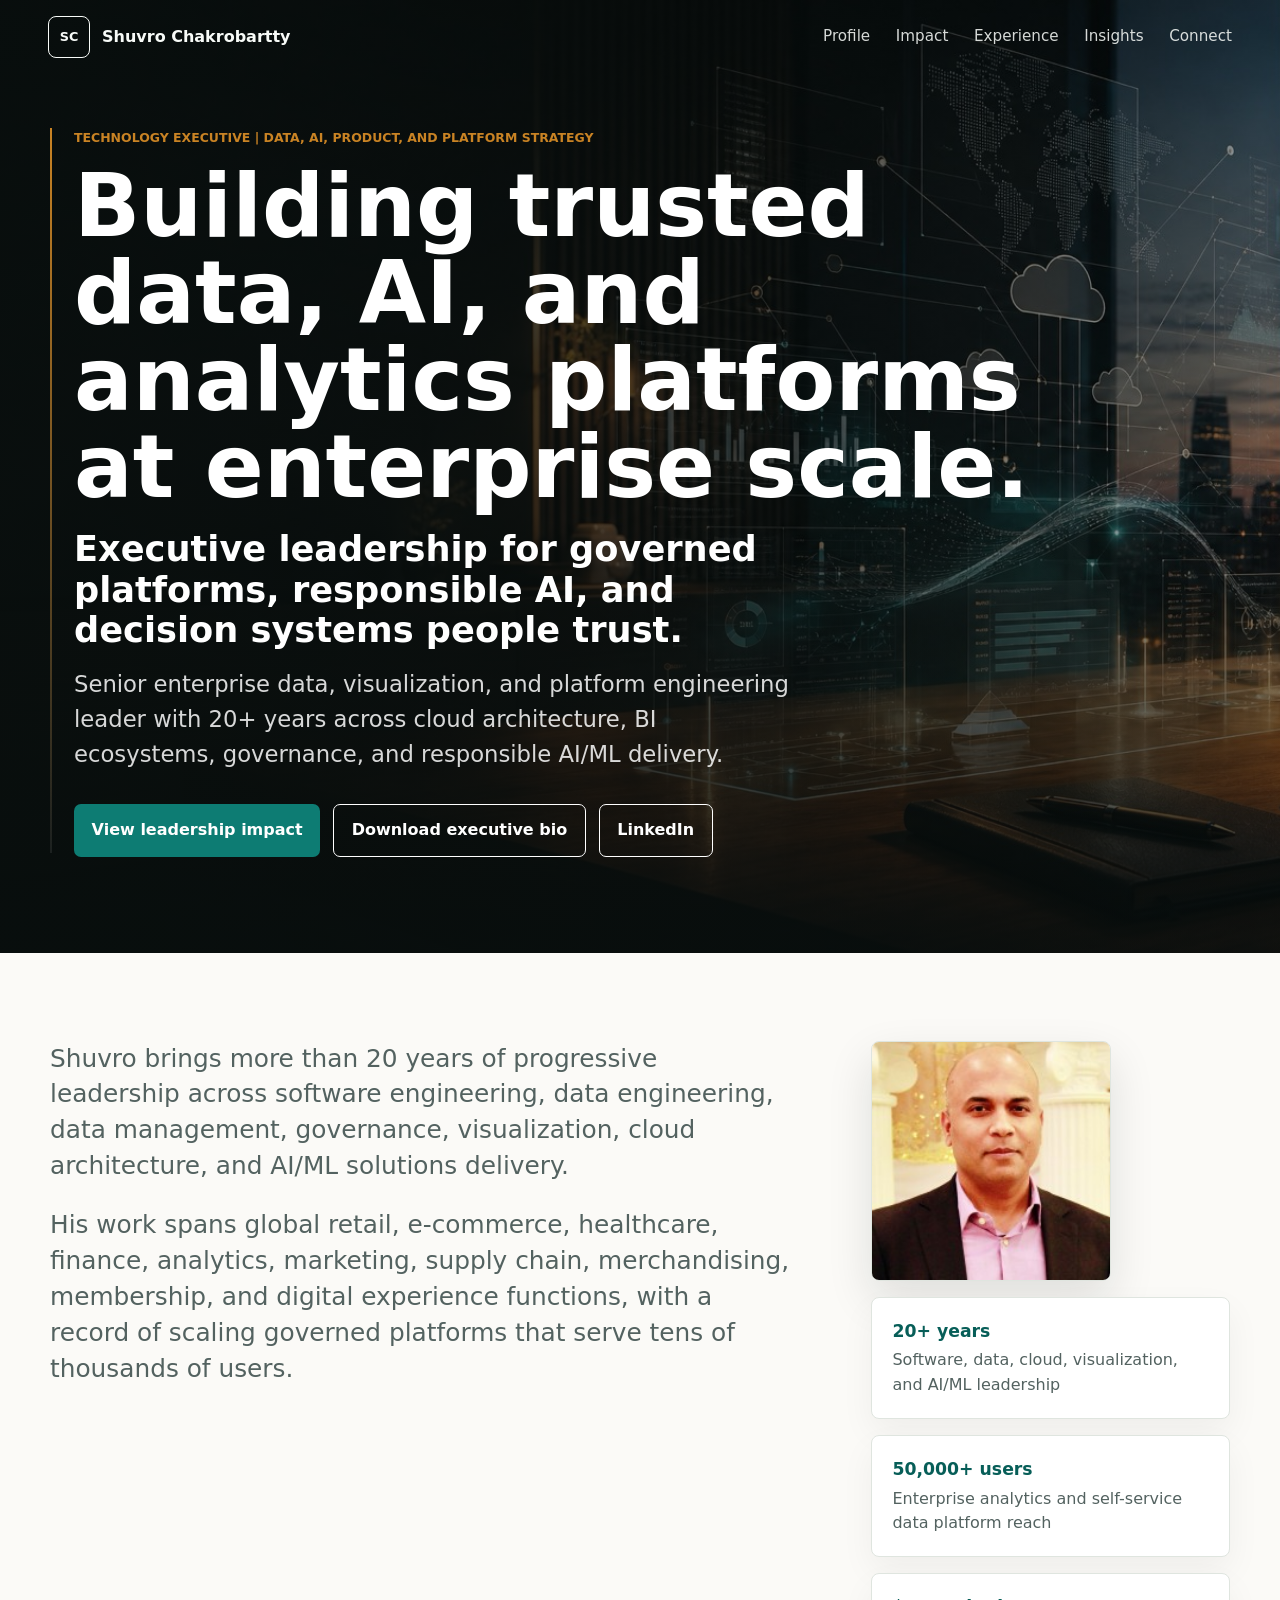
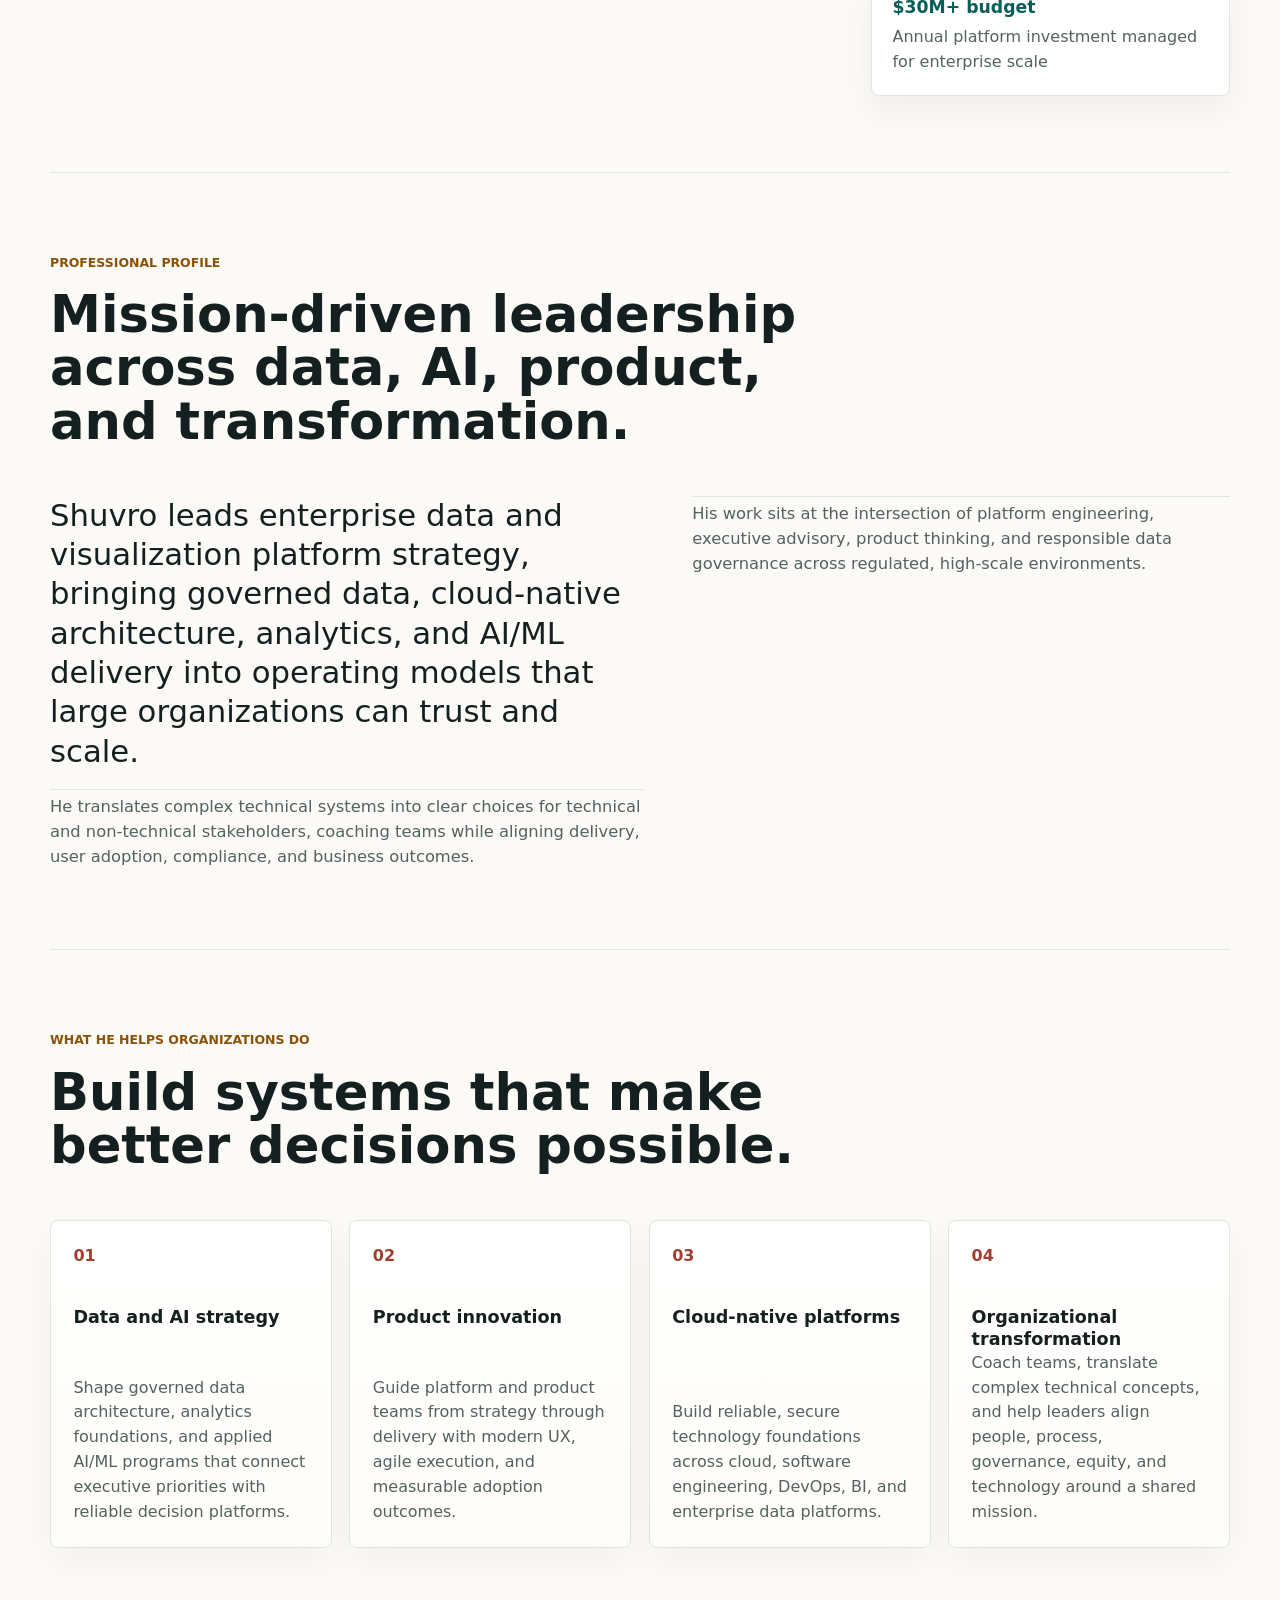
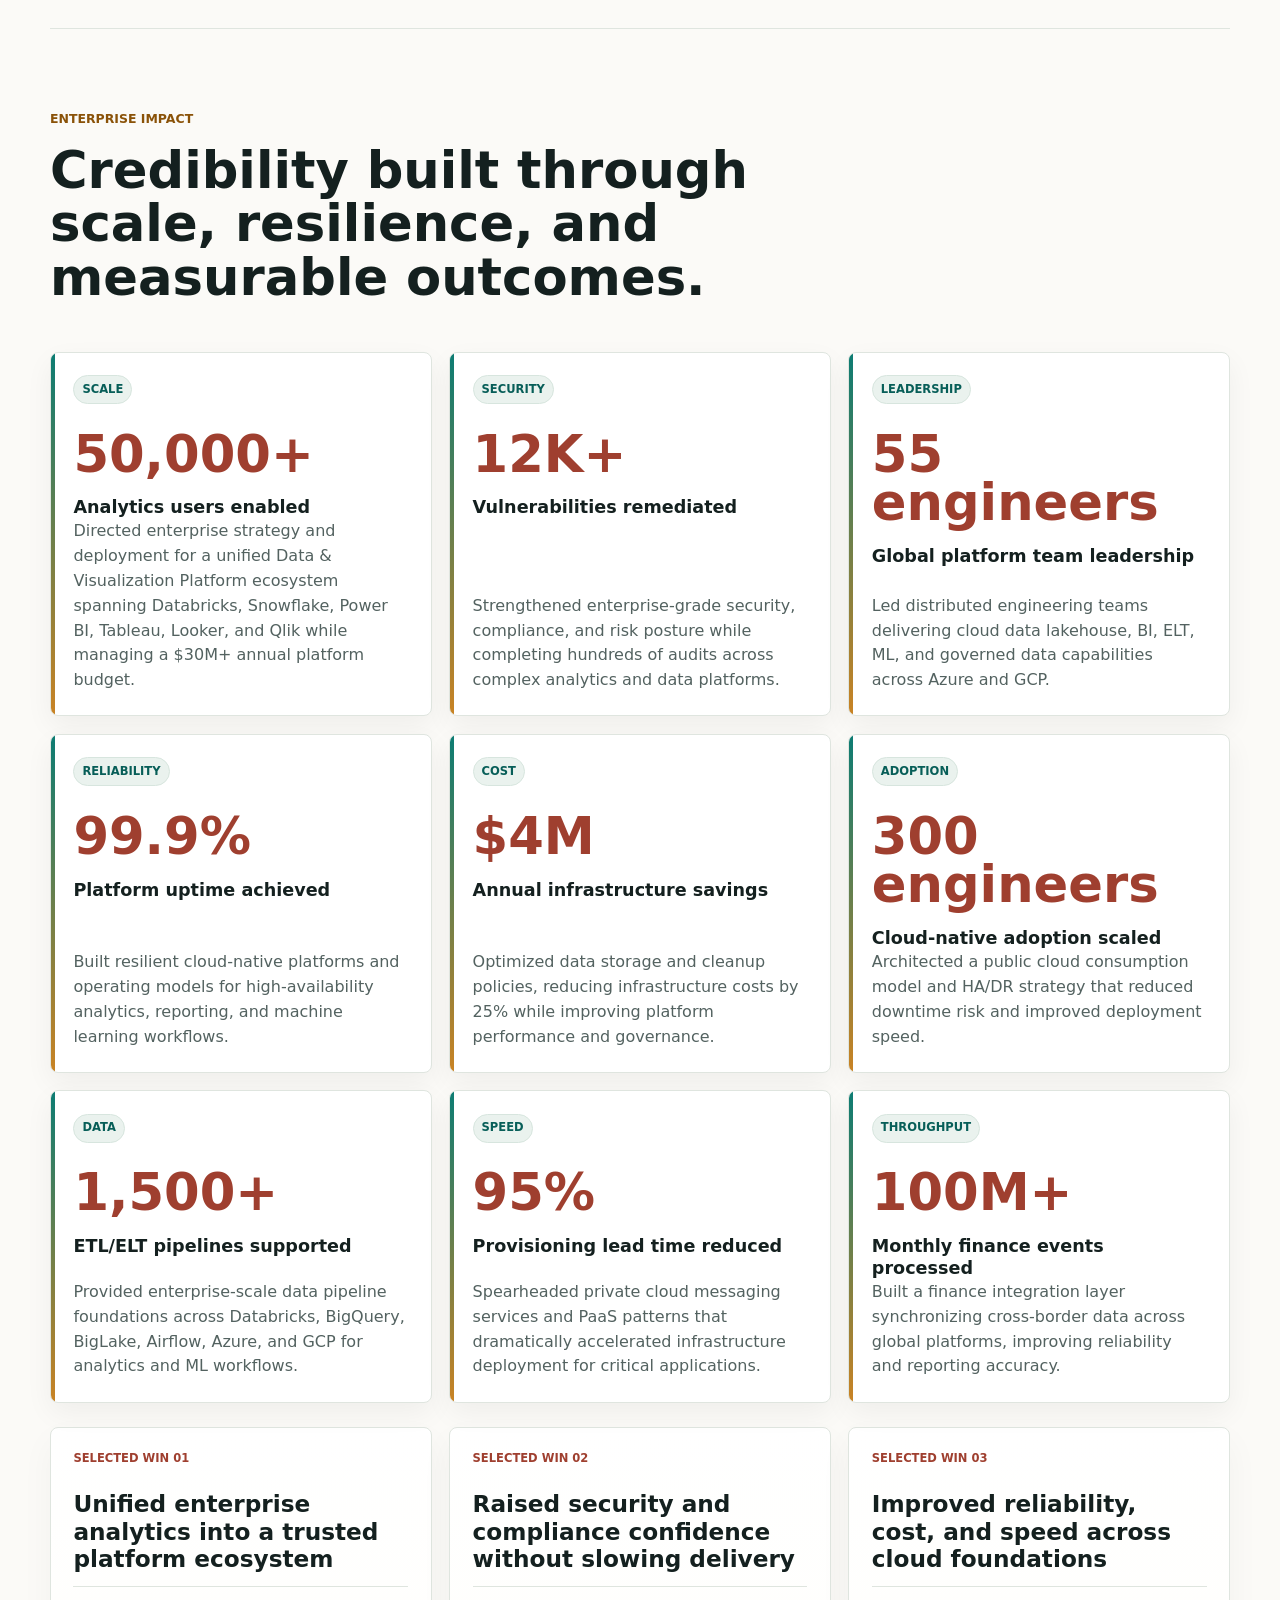
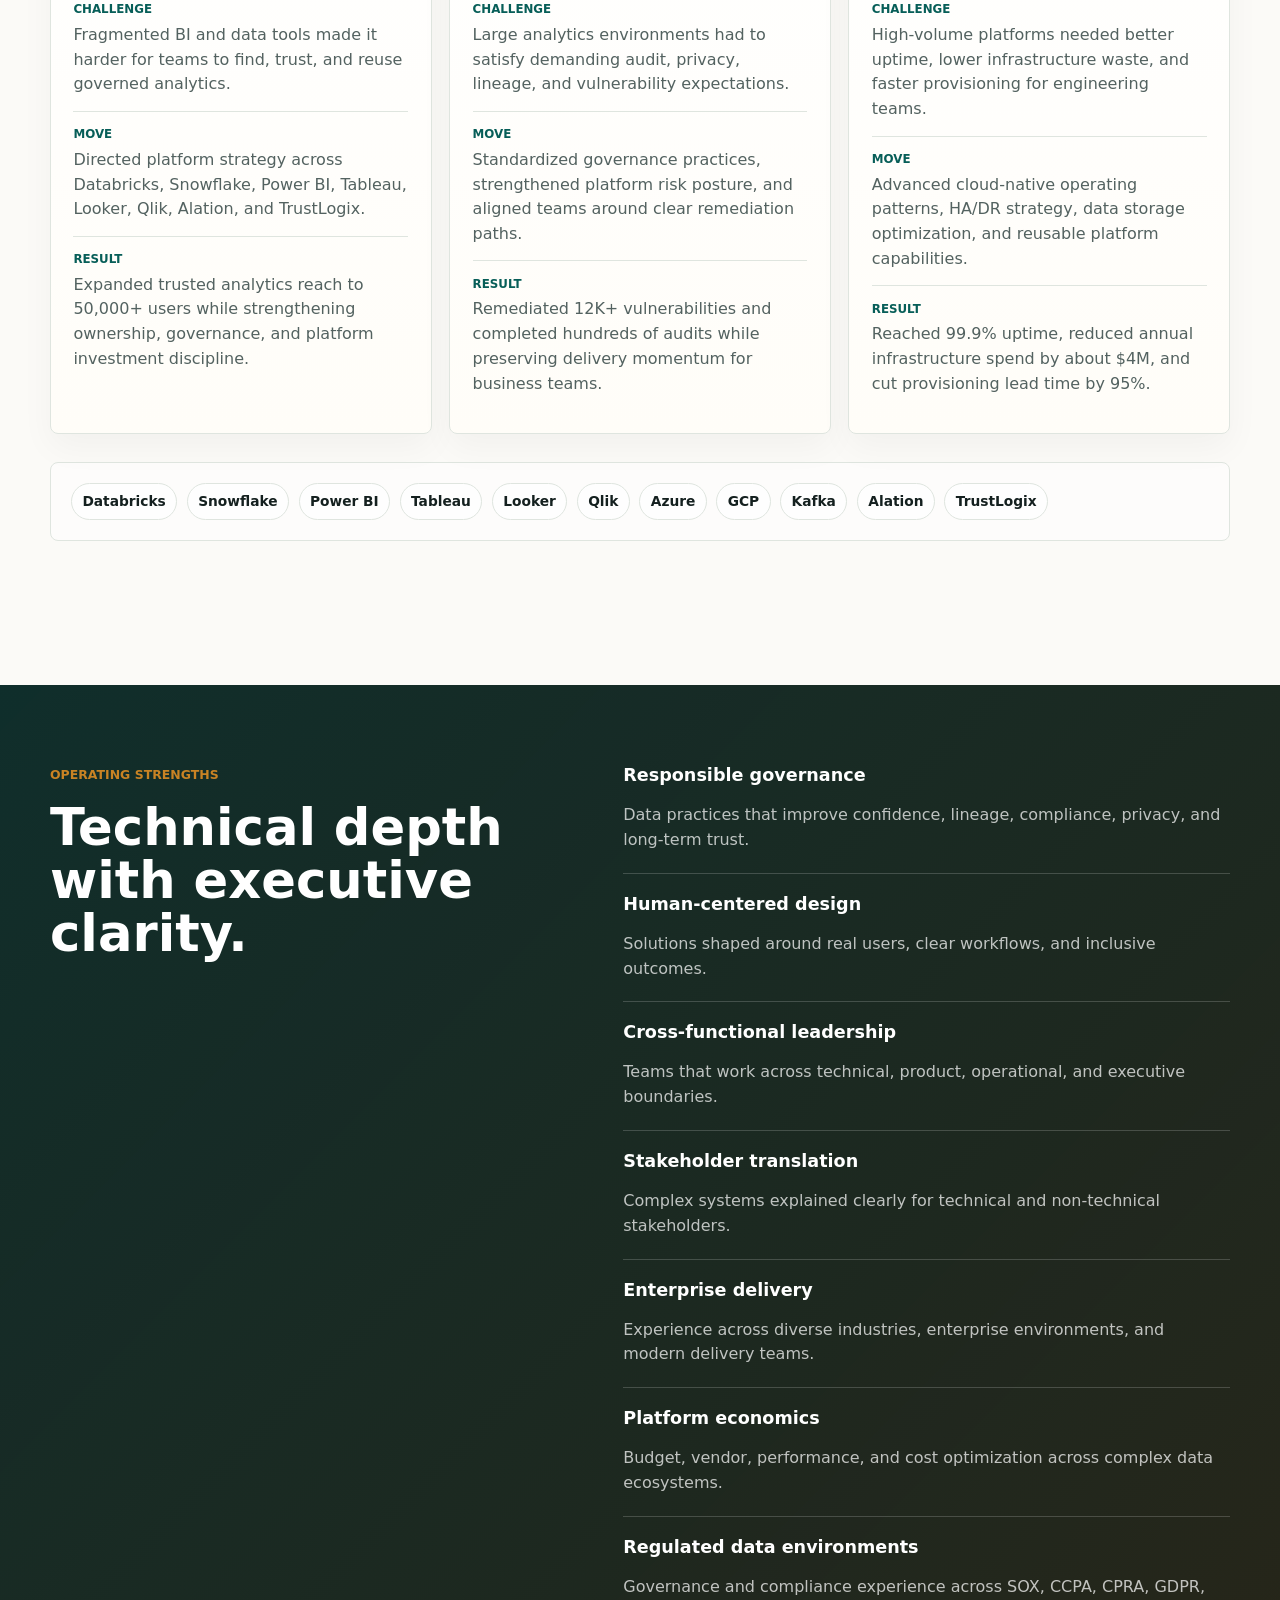
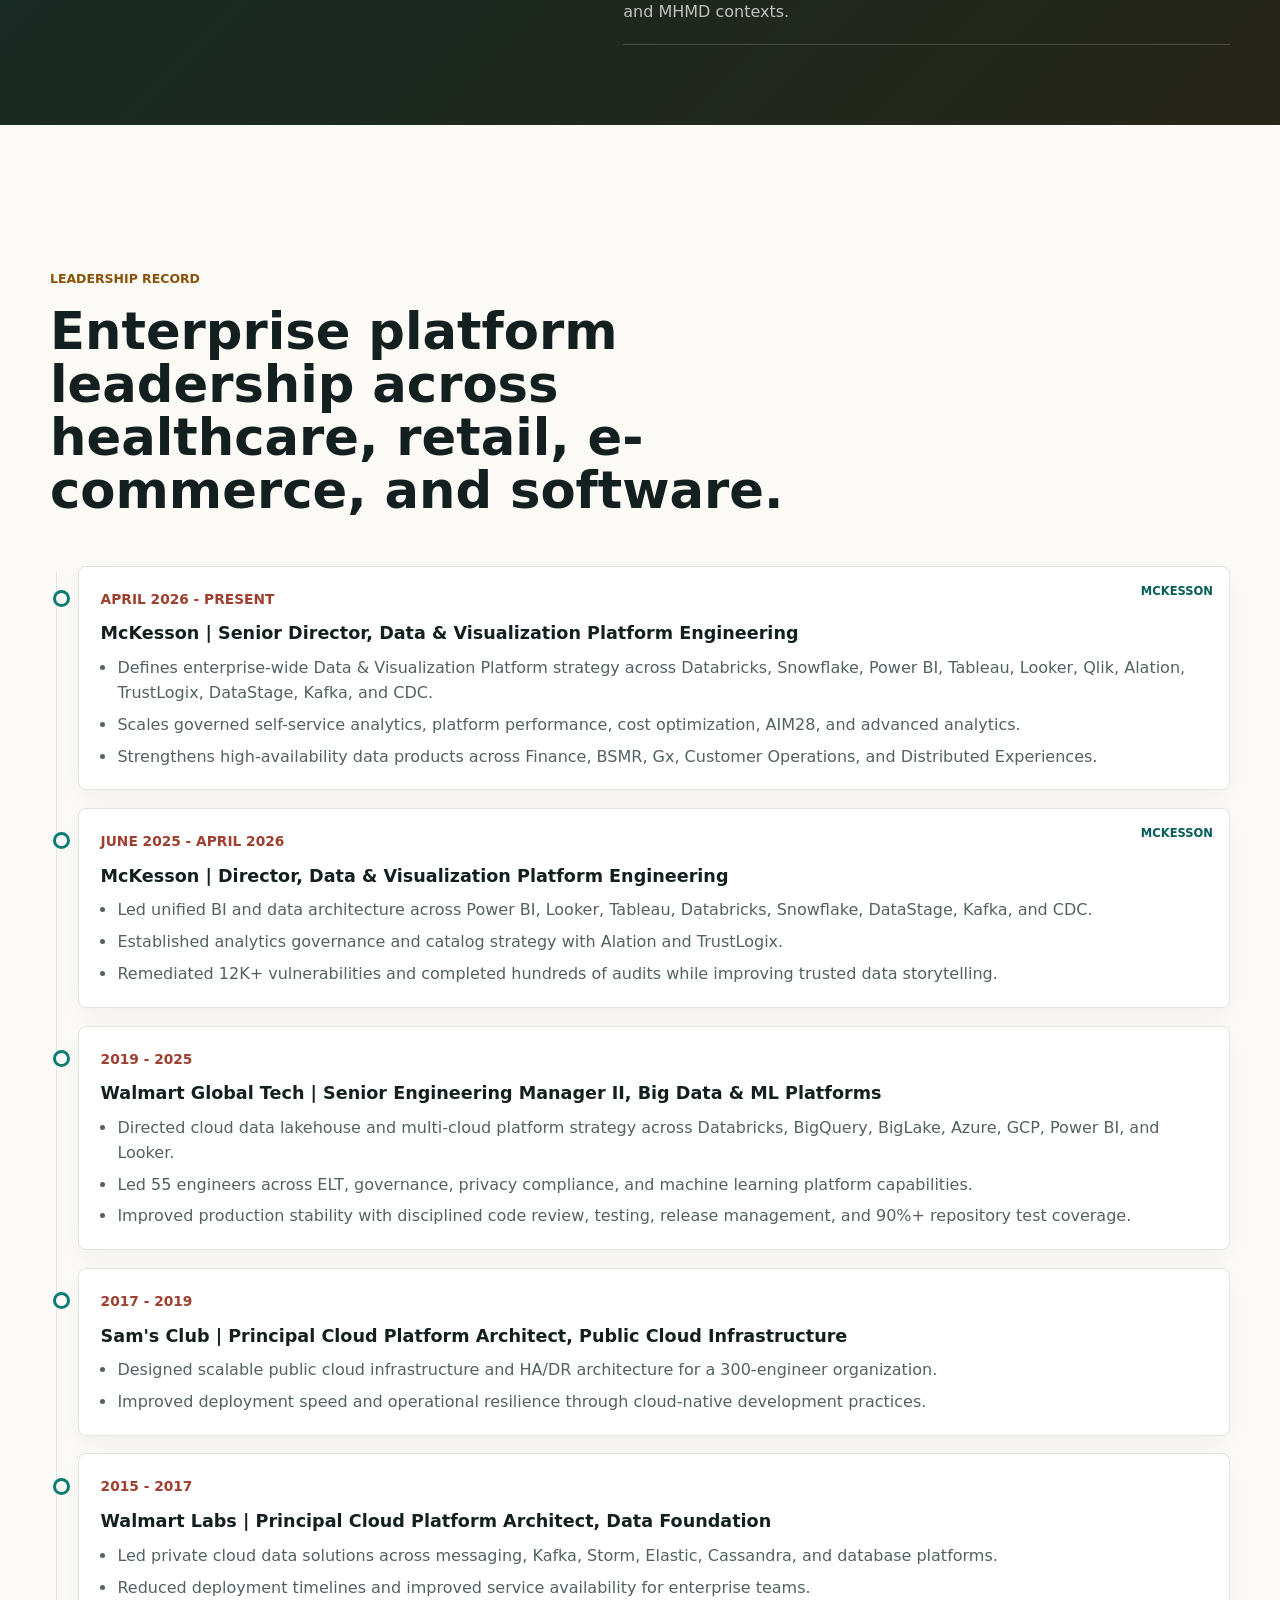
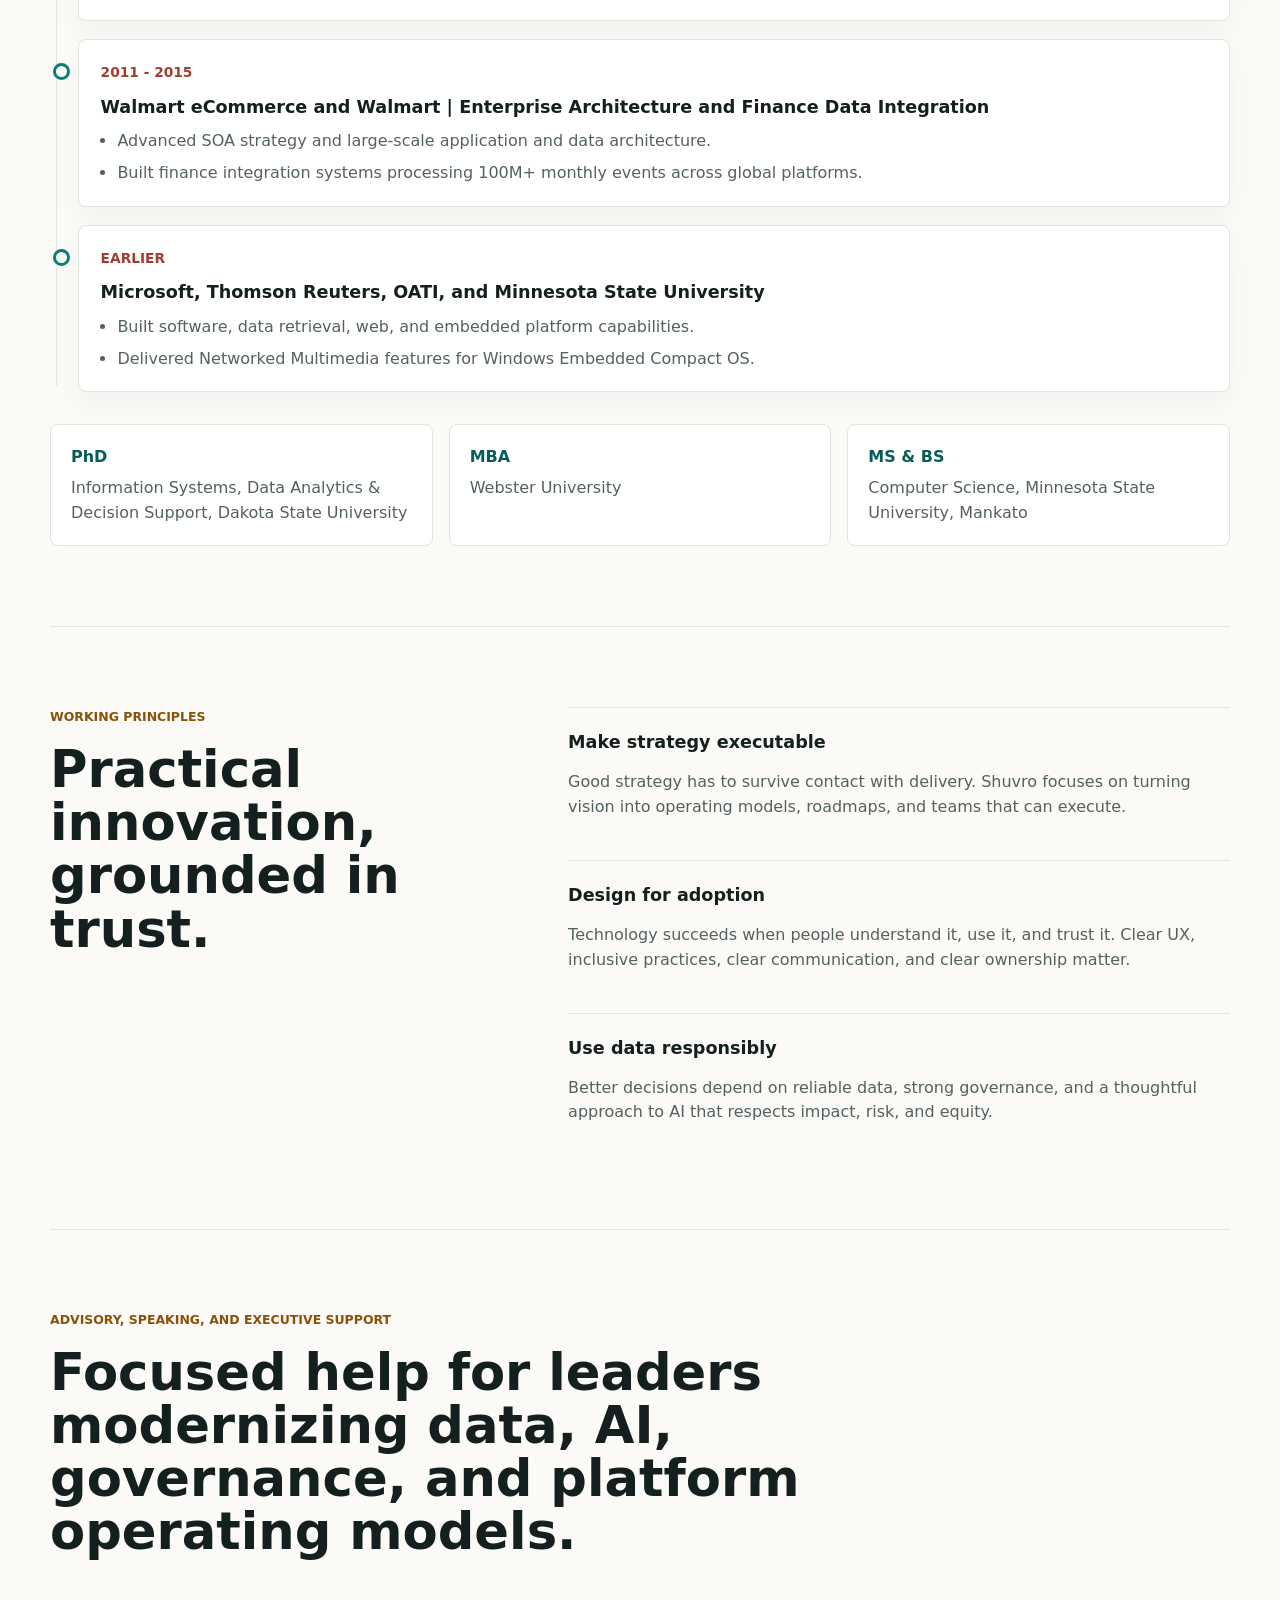
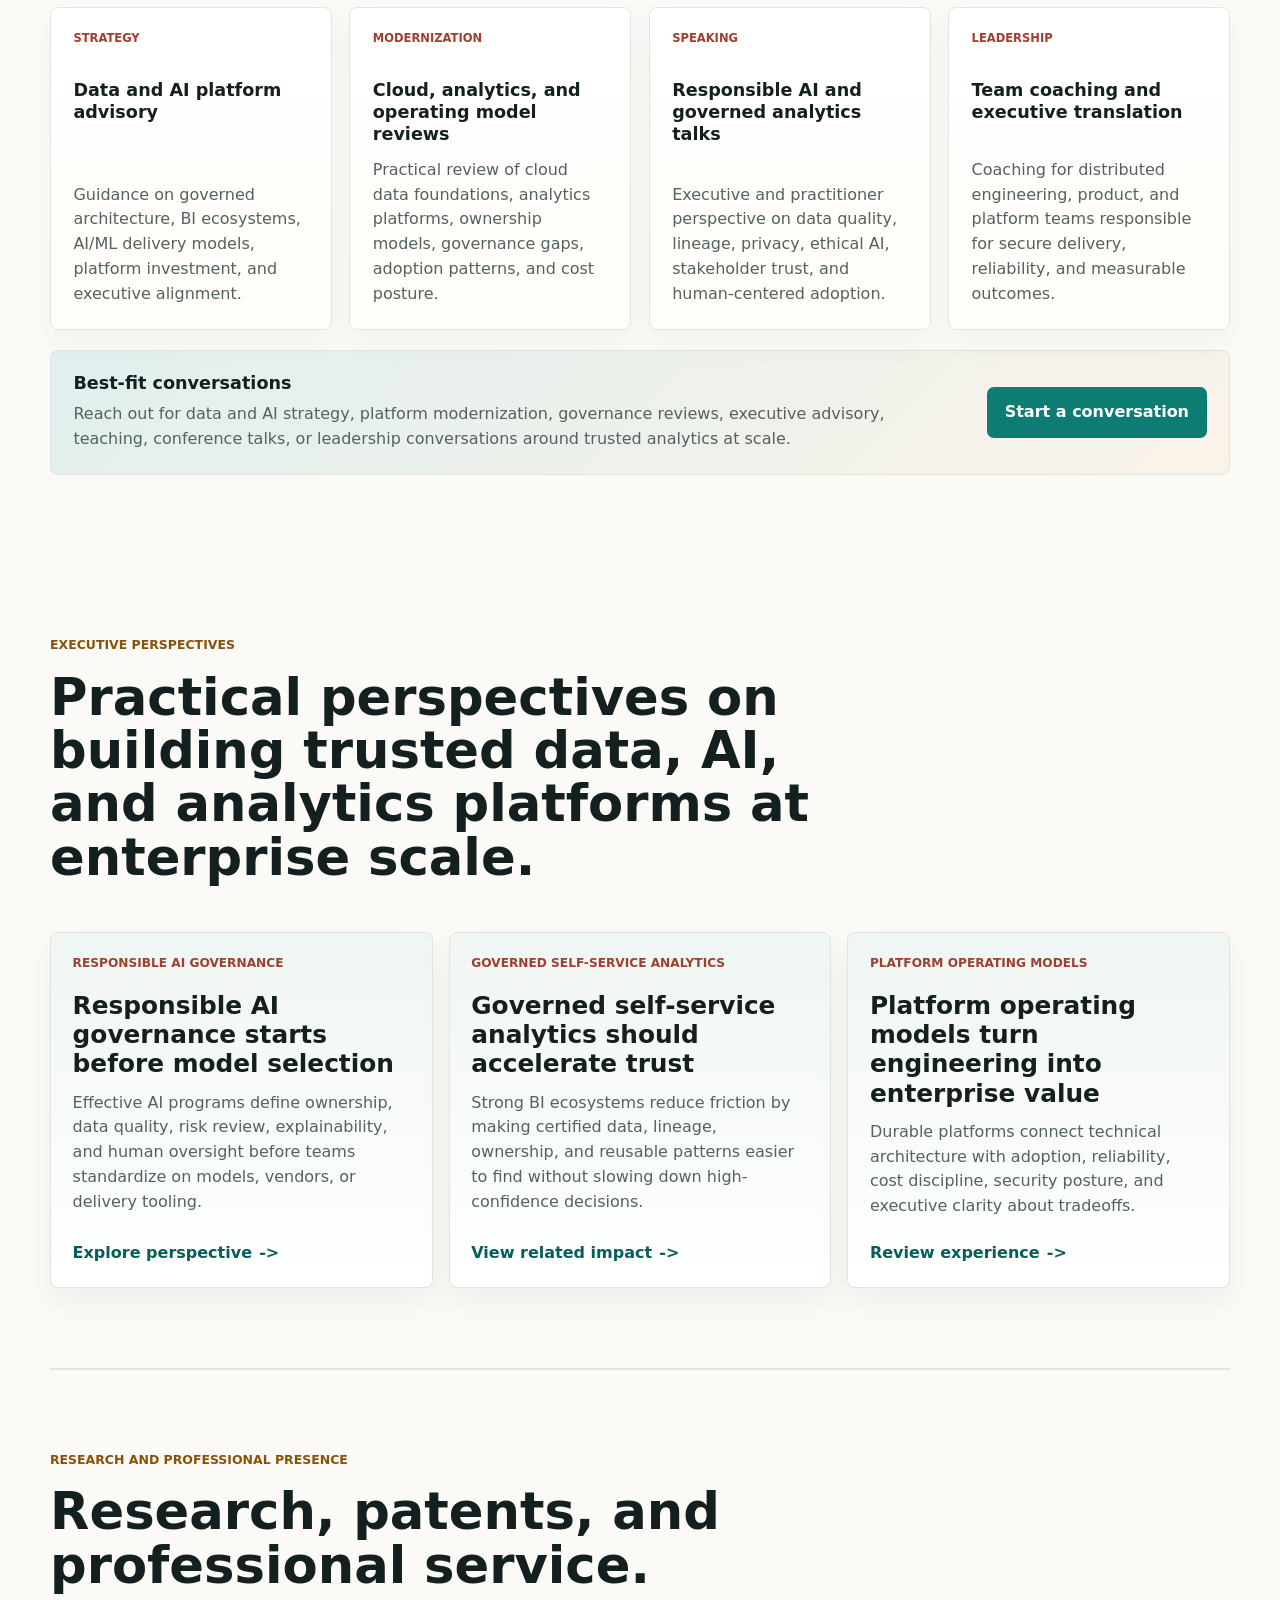
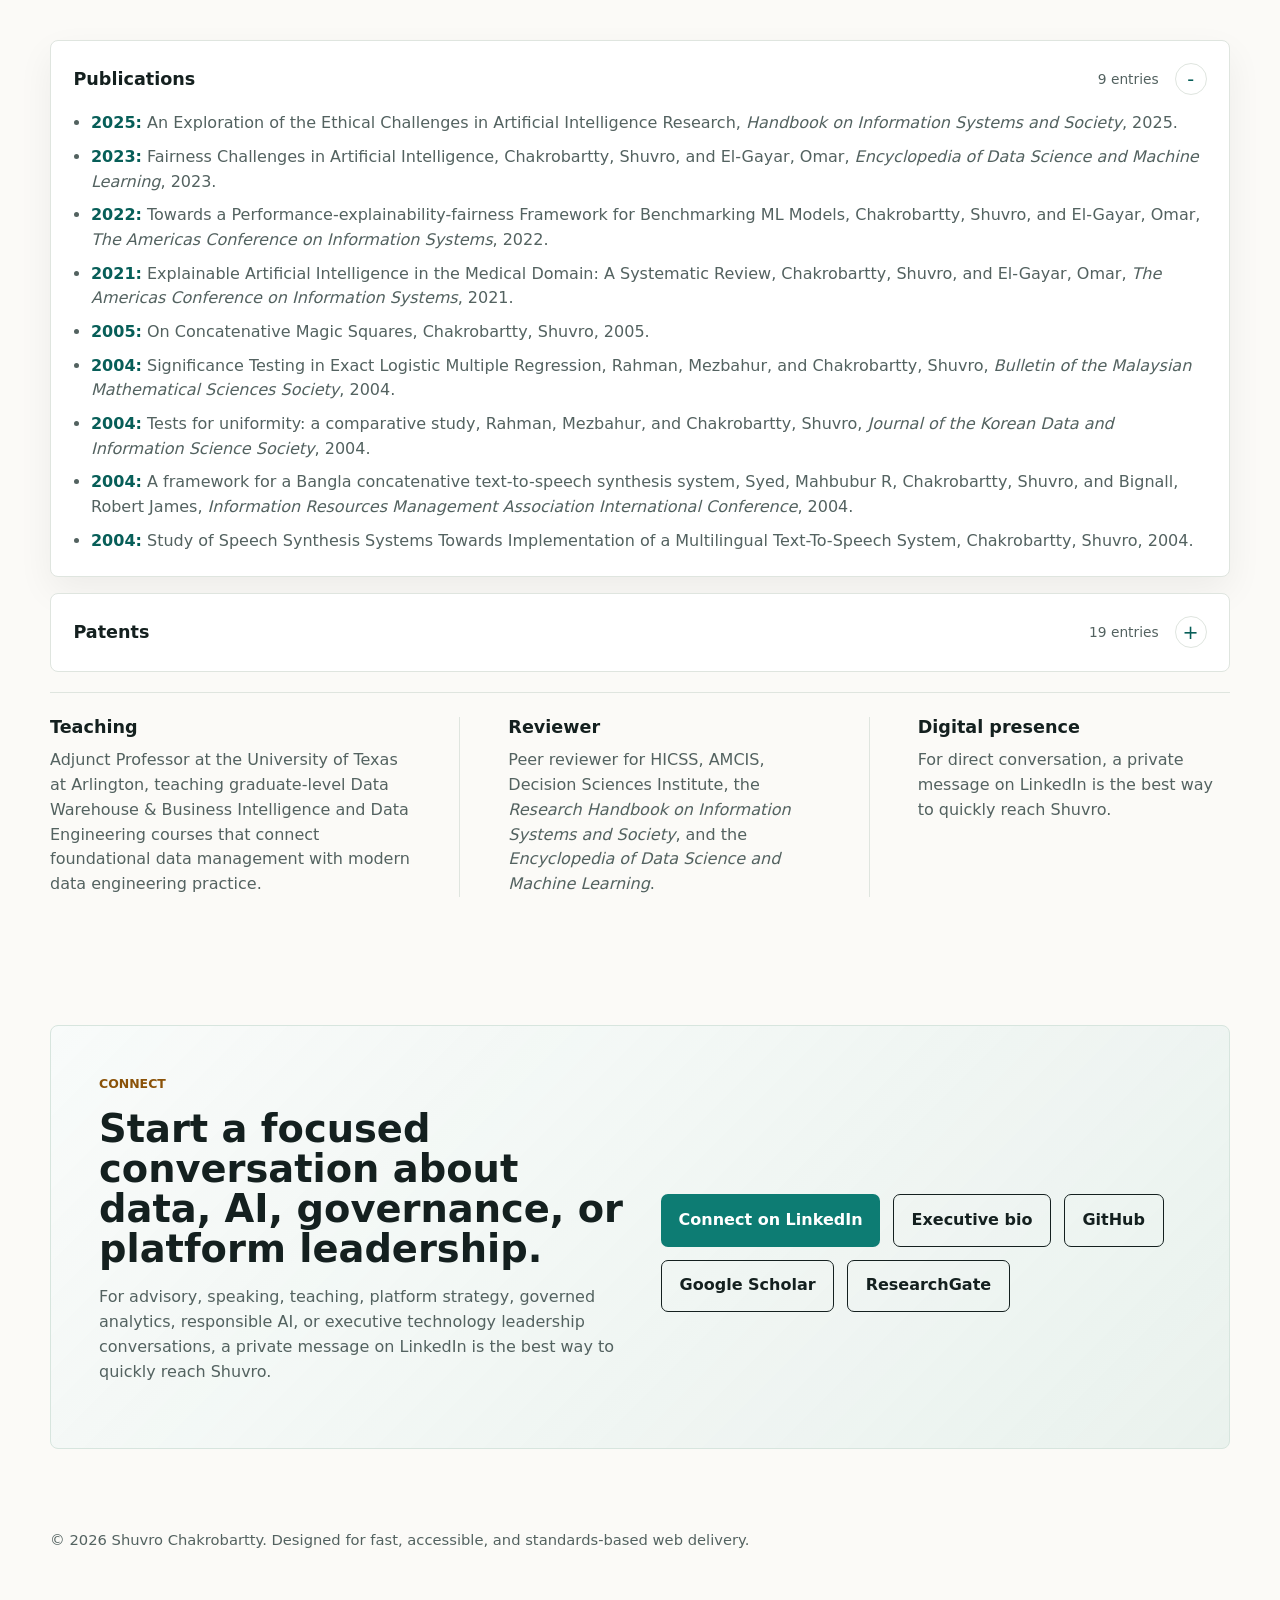
==== commit 11106b35: "Make hero value focused" ====
--- a/index.html
+++ b/index.html
@@ -211,12 +211,12 @@
         <div class="hero-overlay" aria-hidden="true"></div>
         <div class="hero-content">
           <p class="eyebrow">Technology executive | Data, AI, product, and platform strategy</p>
-          <h1 id="hero-title">Shuvro Chakrobartty</h1>
-          <p class="hero-role">Enterprise data, AI, and visualization platform leader.</p>
+          <h1 id="hero-title">Building trusted data, AI, and analytics platforms at enterprise scale.</h1>
+          <p class="hero-role">Executive leadership for governed platforms, responsible AI, and decision systems people trust.</p>
           <p class="hero-copy">
-            Senior Director of Data &amp; Visualization Platform Engineering with
-            20+ years turning complex cloud, analytics, governance, and AI/ML
-            ecosystems into trusted decision platforms at enterprise scale.
+            Senior enterprise data, visualization, and platform engineering
+            leader with 20+ years across cloud architecture, BI ecosystems,
+            governance, and responsible AI/ML delivery.
           </p>
           <div class="hero-actions" aria-label="Primary links">
             <a class="button button-primary" href="#impact">View leadership impact</a>
--- a/styles.css
+++ b/styles.css
@@ -207,11 +207,11 @@
 }
 
 .hero h1 {
-  max-width: 820px;
-  margin: 0;
-  font-size: clamp(3.4rem, 9vw, 7.5rem);
-  font-weight: 520;
-  line-height: 0.95;
+  max-width: 980px;
+  margin: 0;
+  font-size: clamp(2.95rem, 6.8vw, 6.6rem);
+  font-weight: 560;
+  line-height: 1;
   letter-spacing: 0;
   overflow-wrap: anywhere;
 }
@@ -1135,7 +1135,7 @@
   }
 
   .hero h1 {
-    font-size: clamp(2.35rem, 13vw, 3.2rem);
+    font-size: clamp(2.2rem, 11vw, 3rem);
     line-height: 1;
   }
 
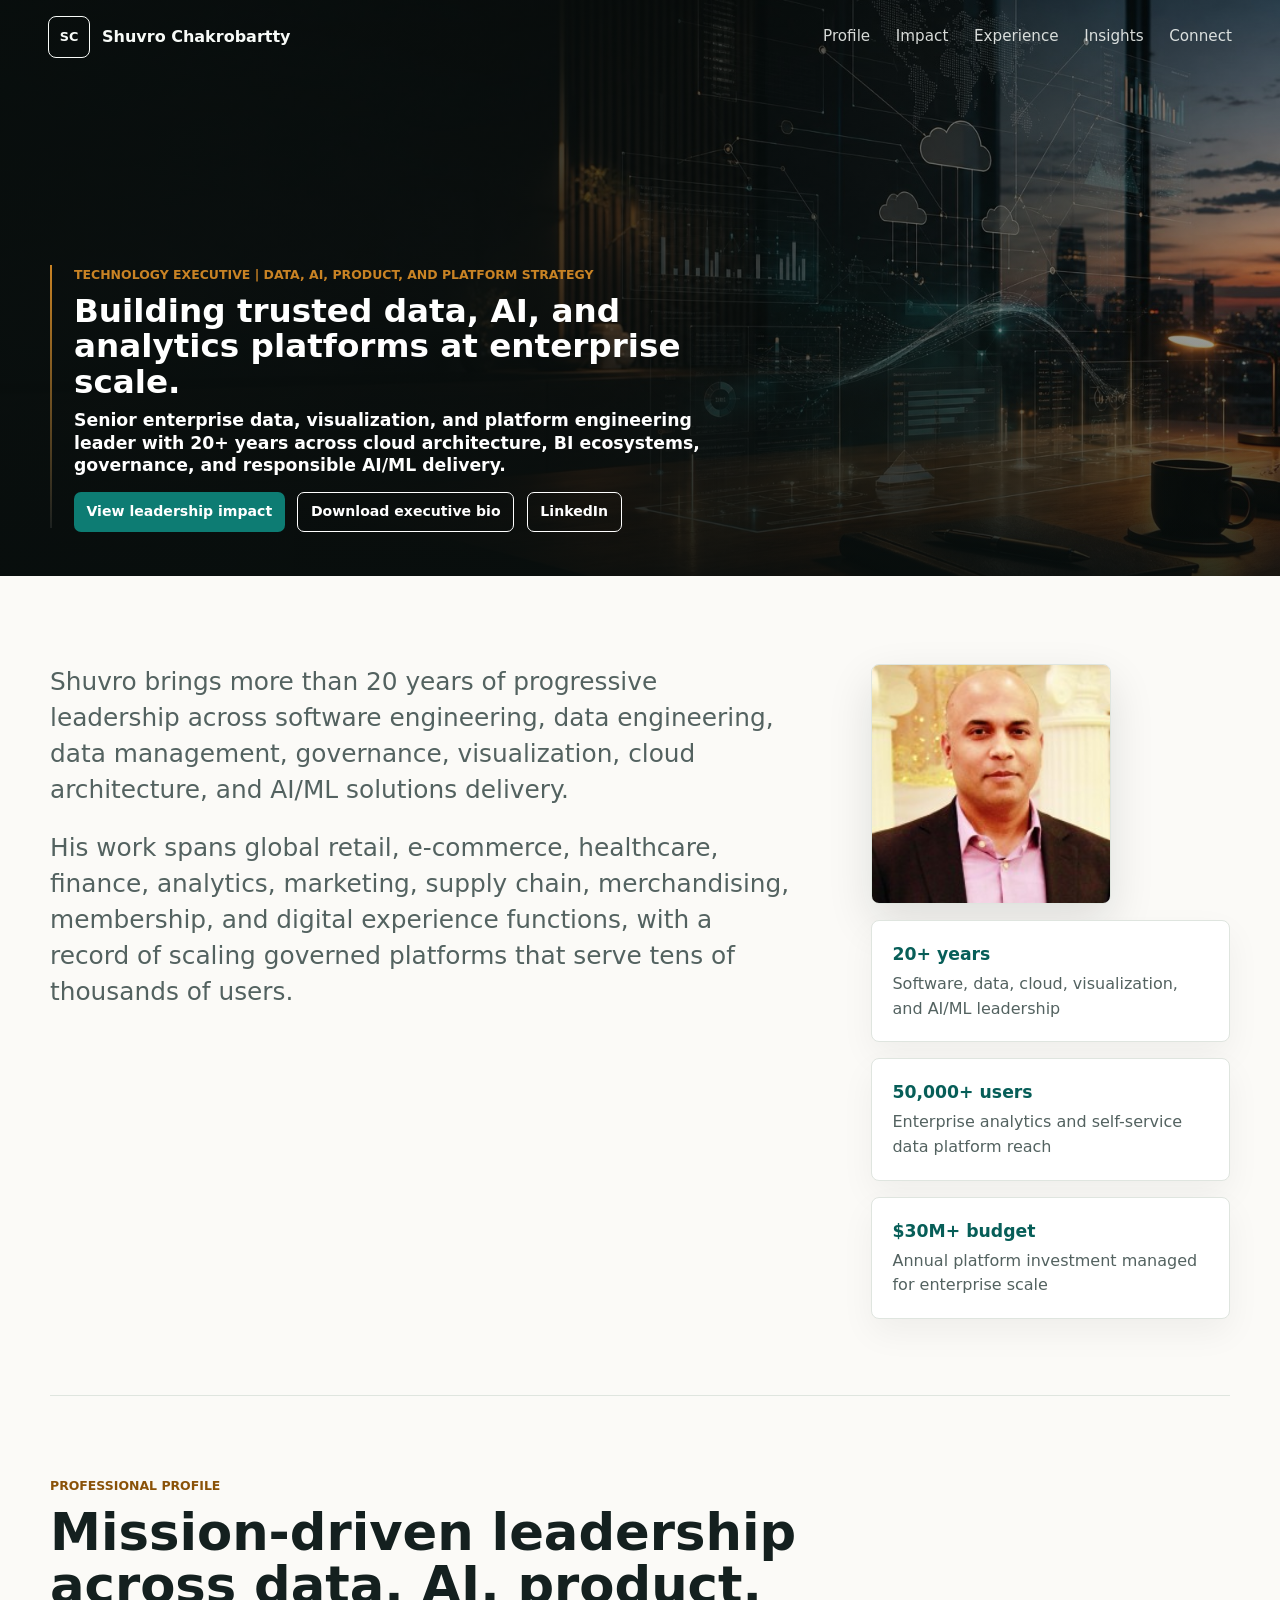
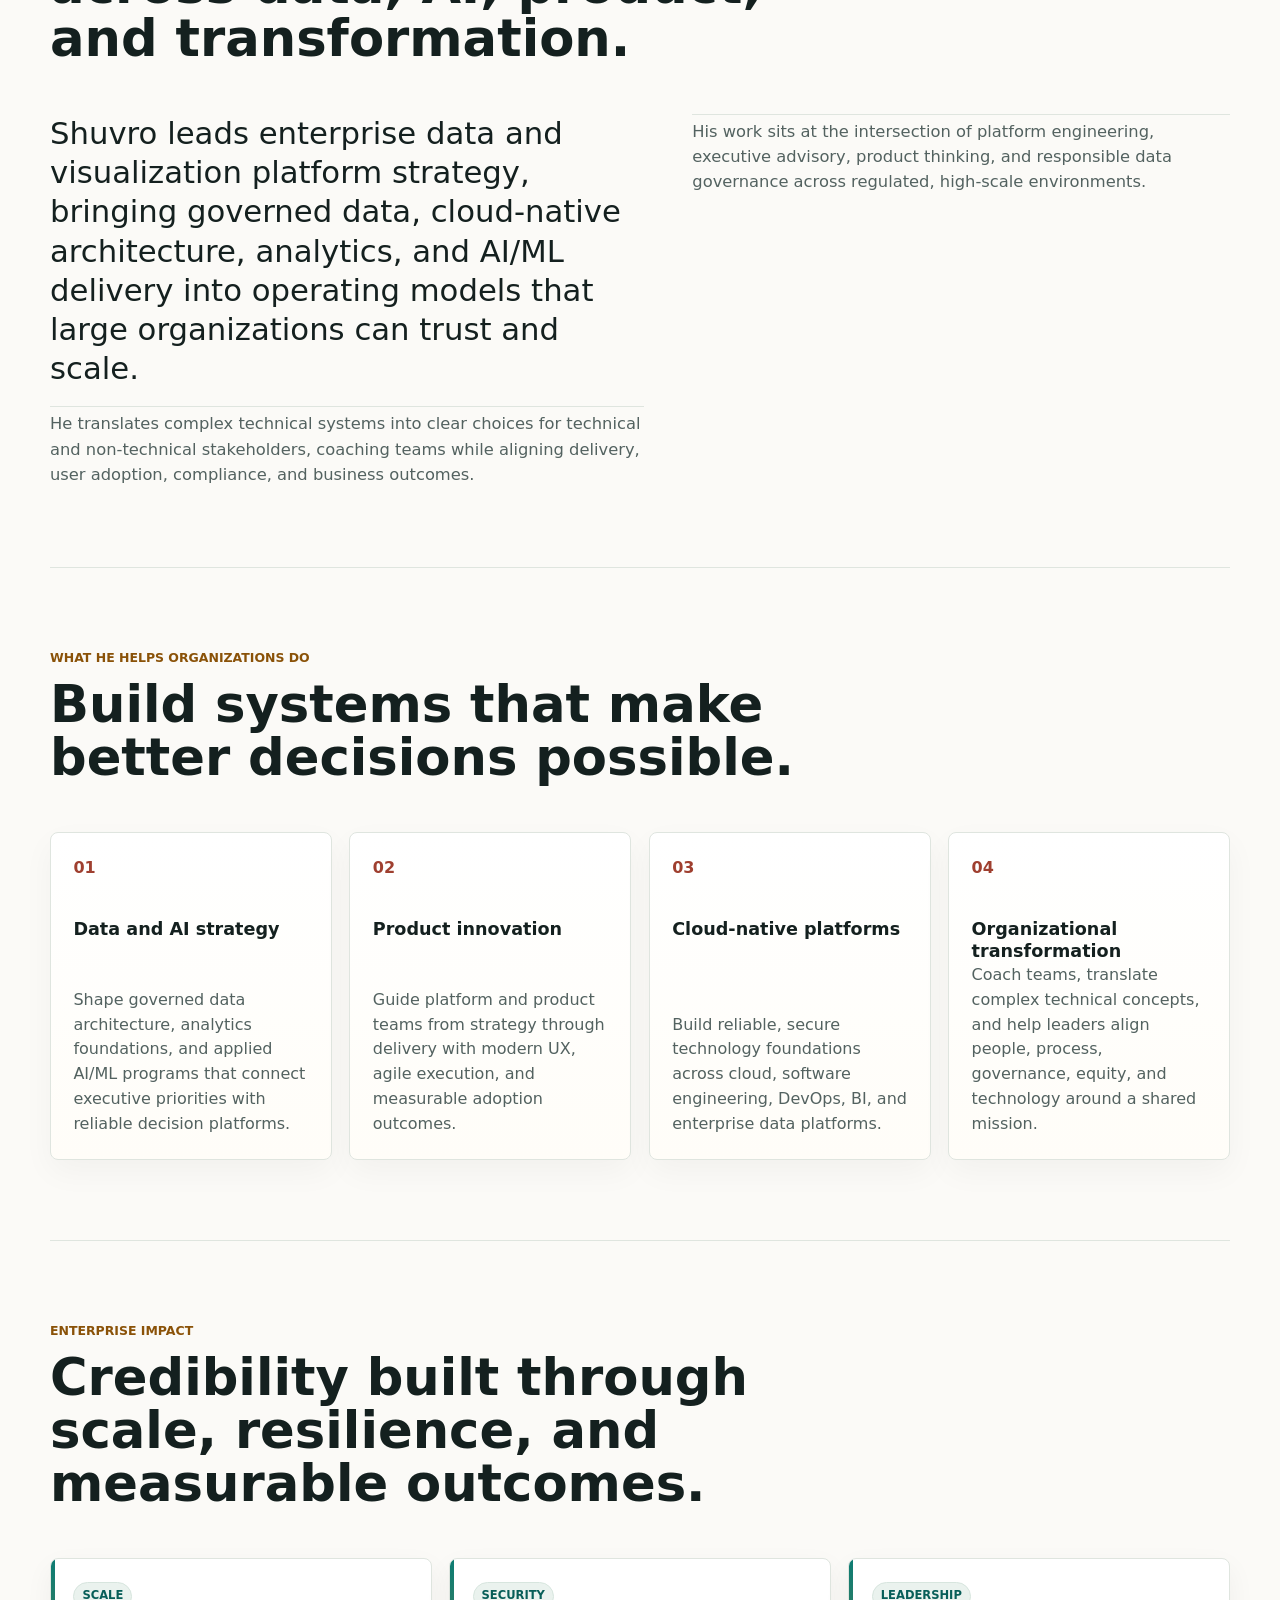
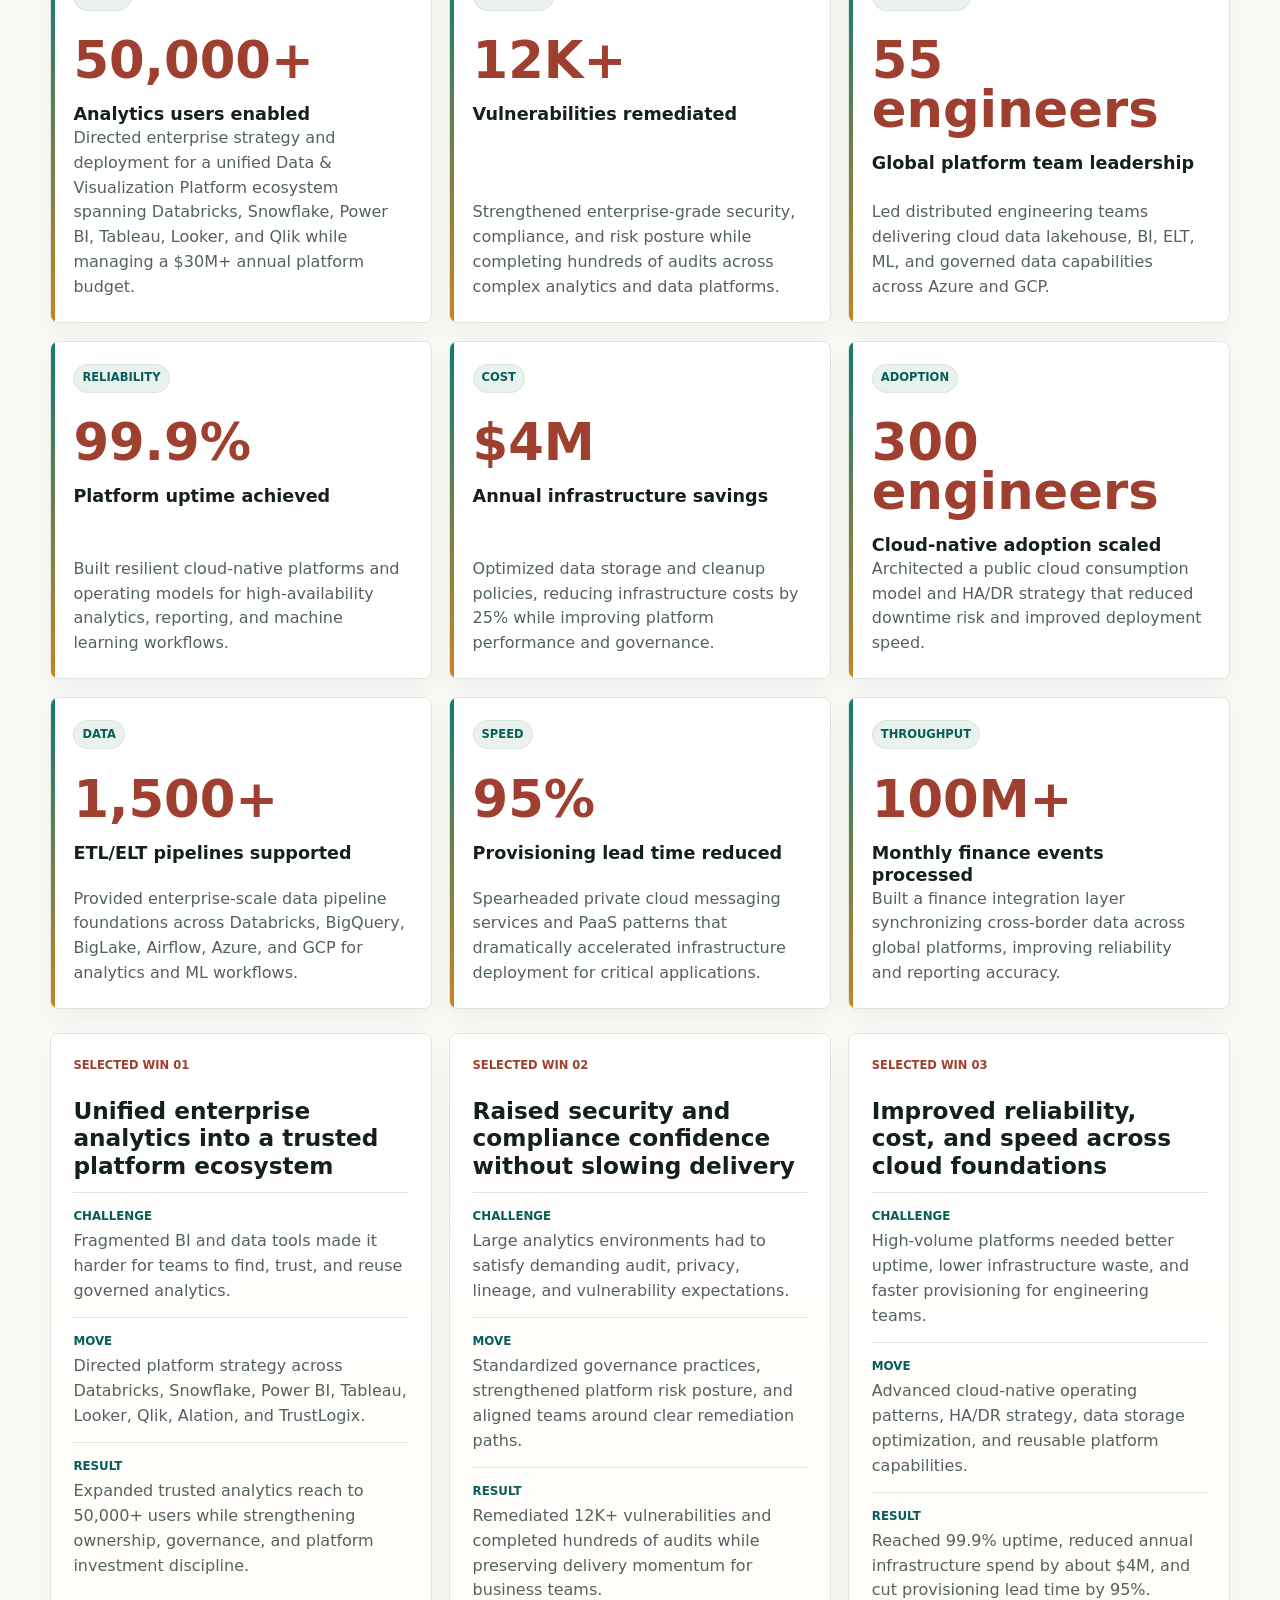
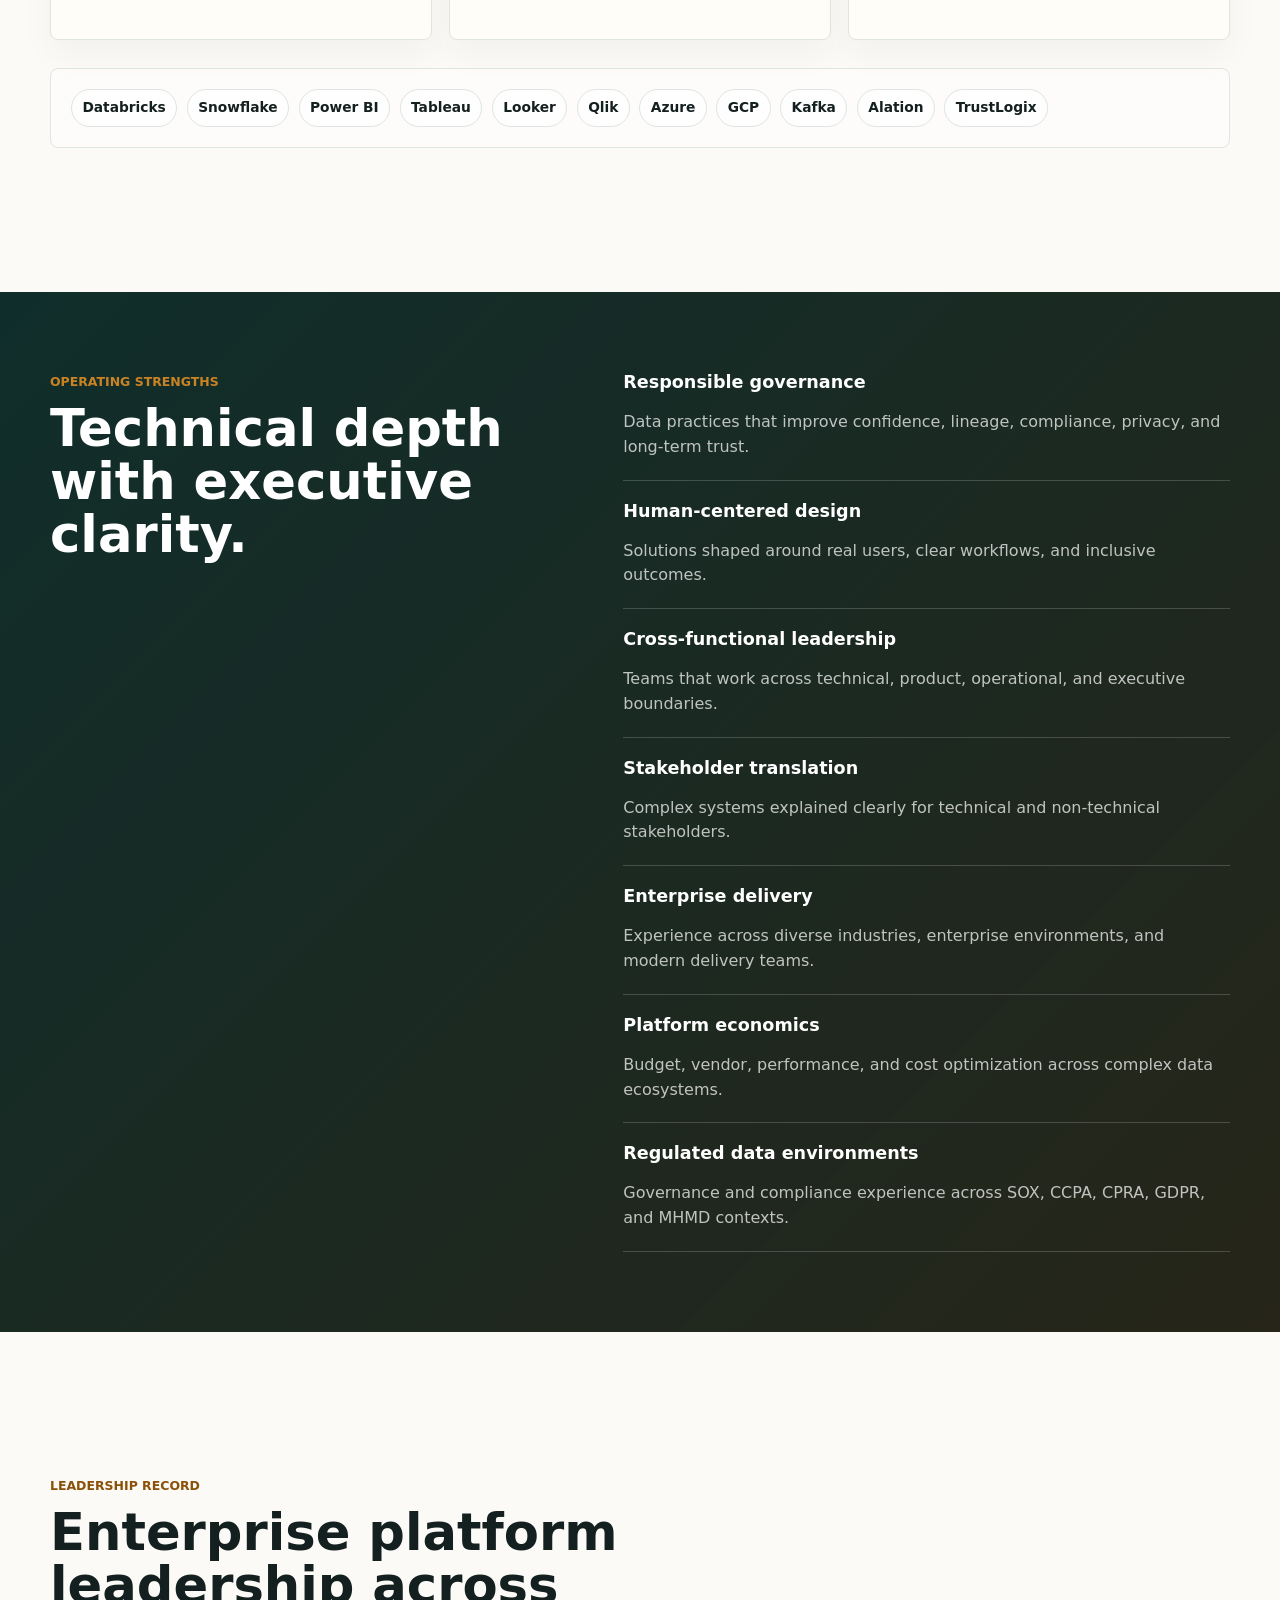
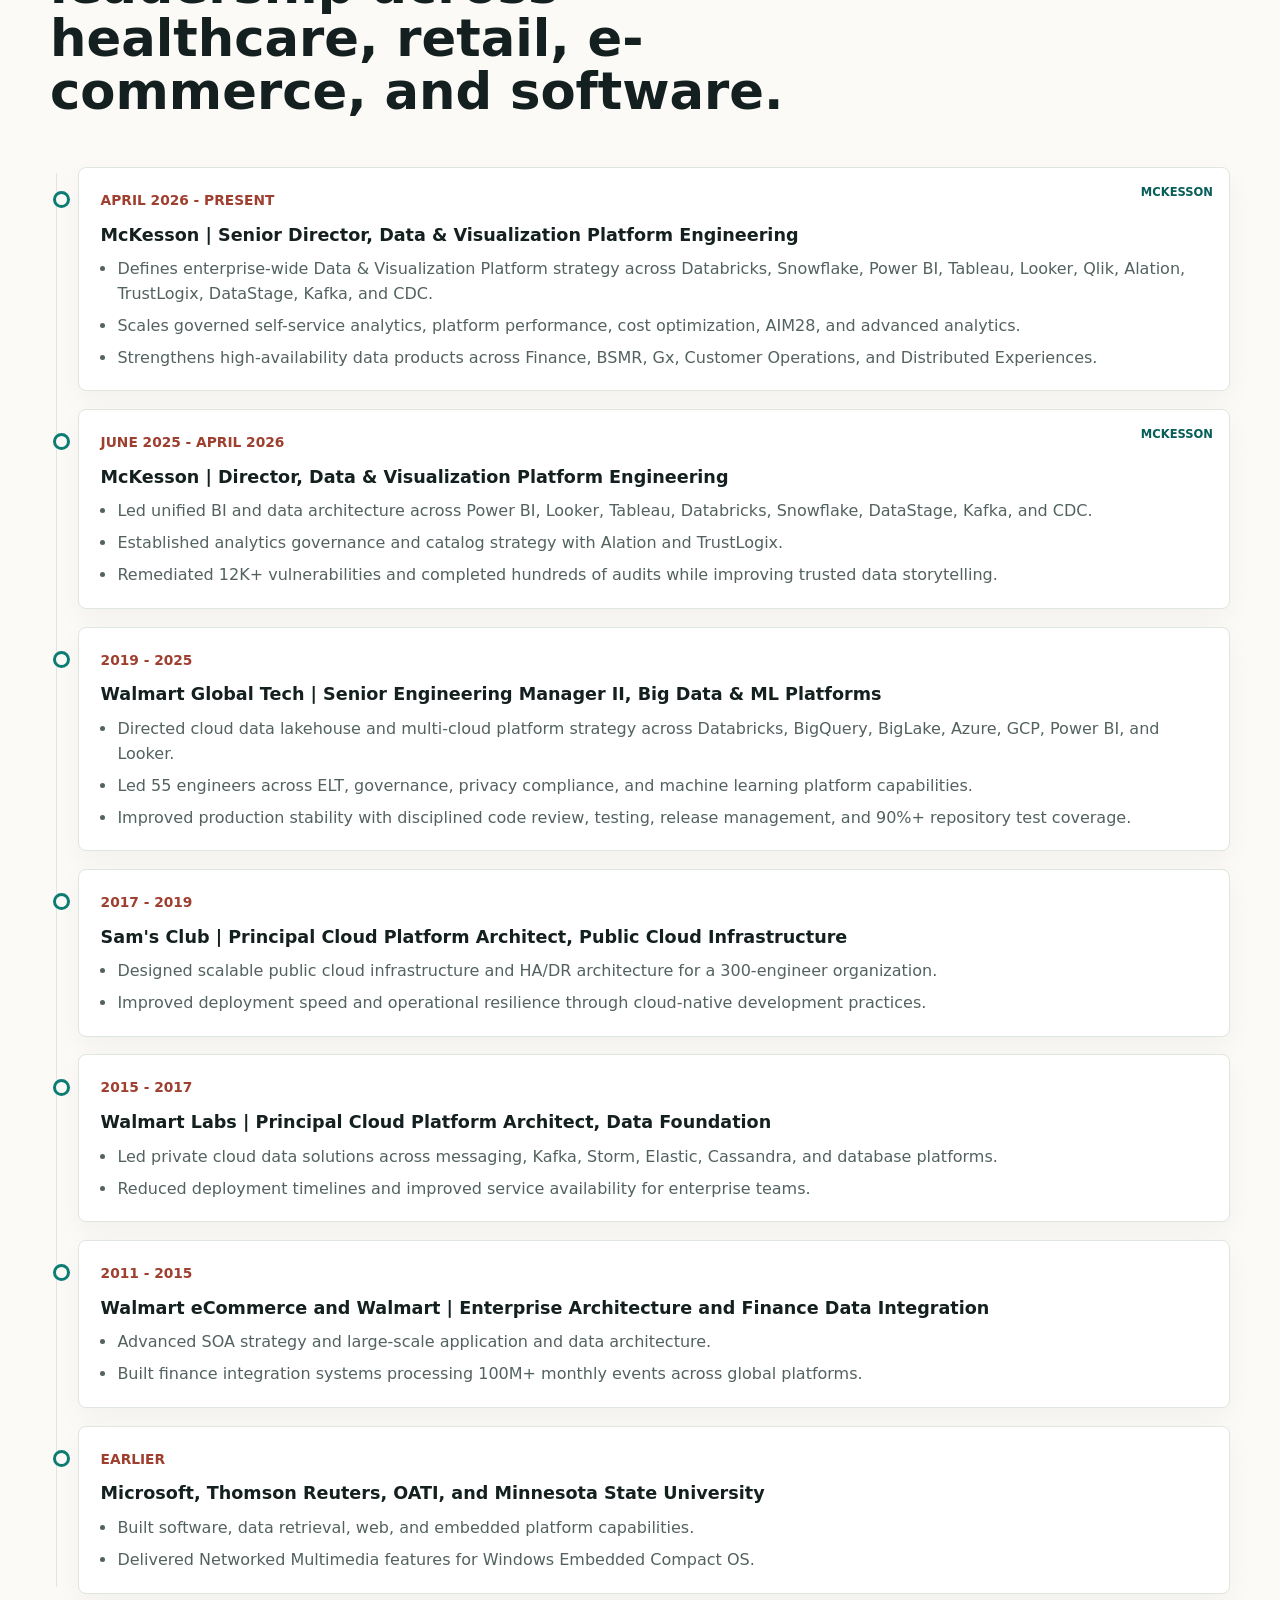
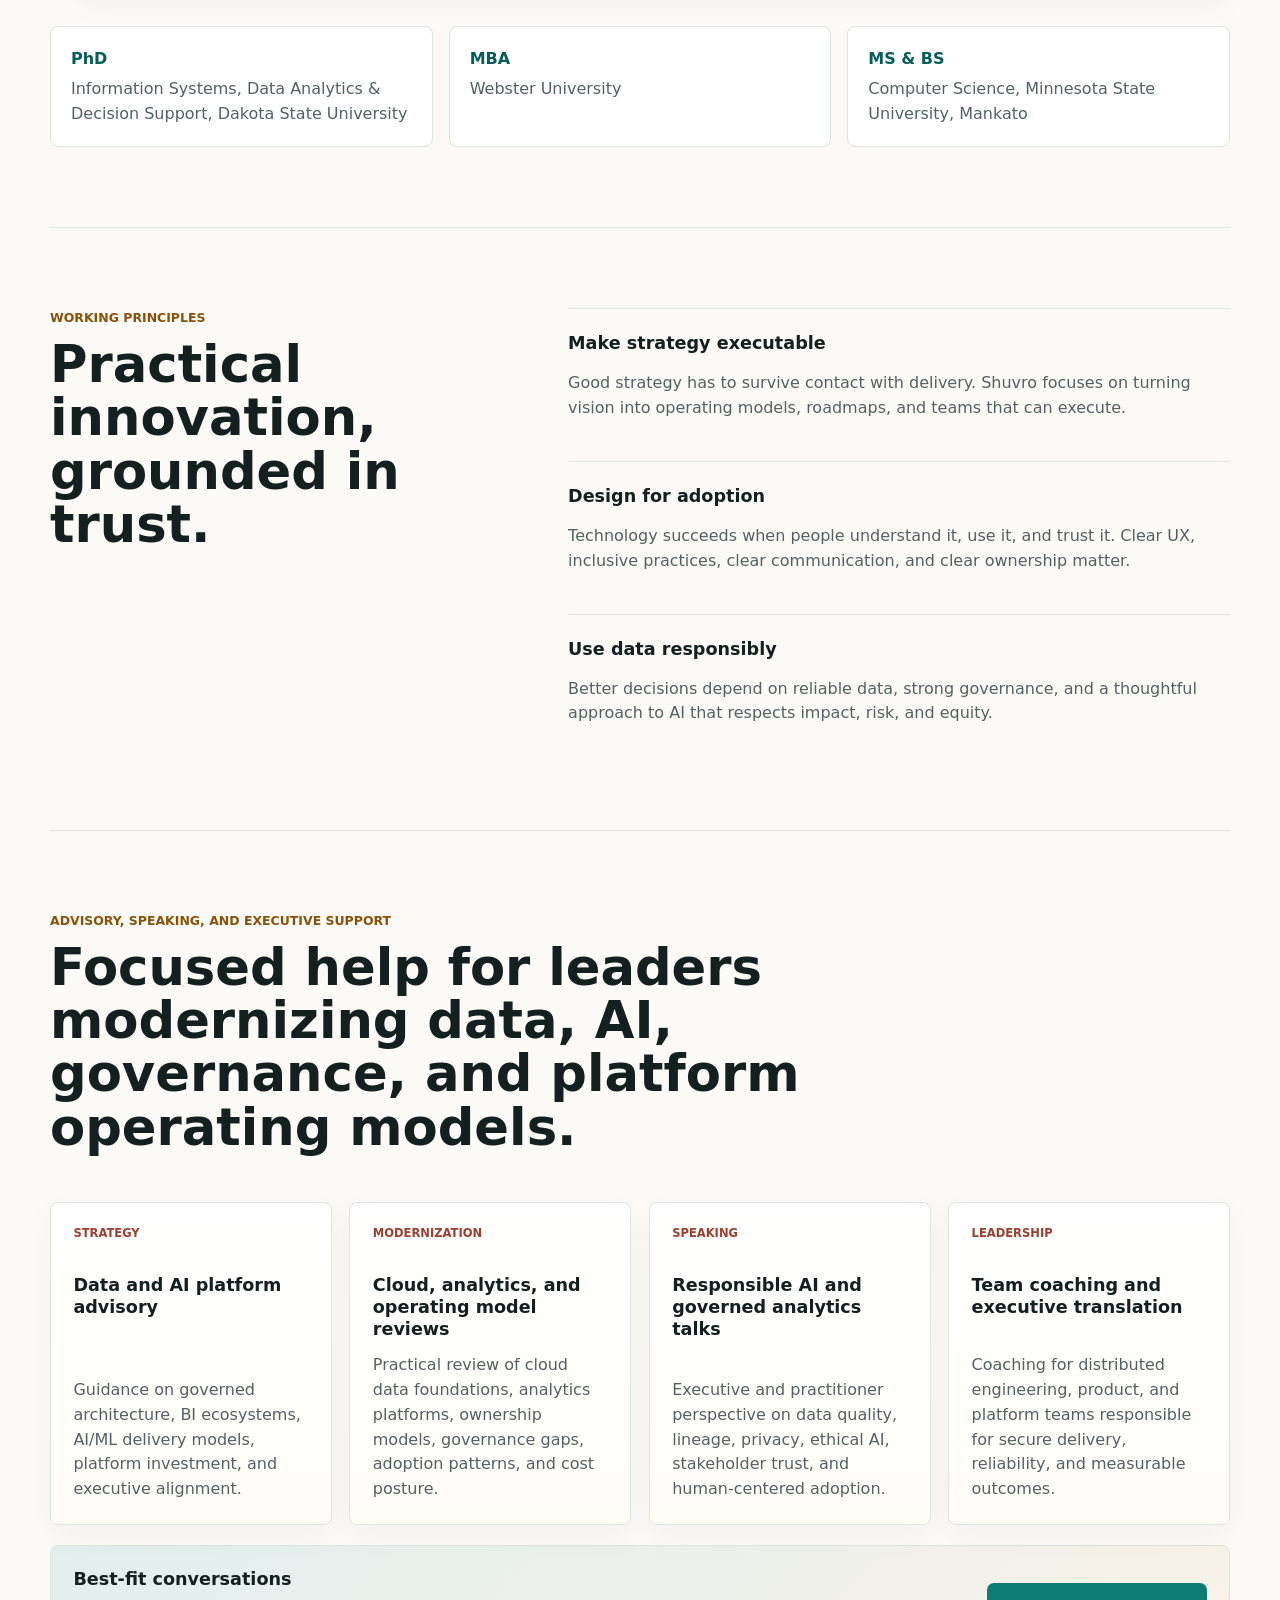
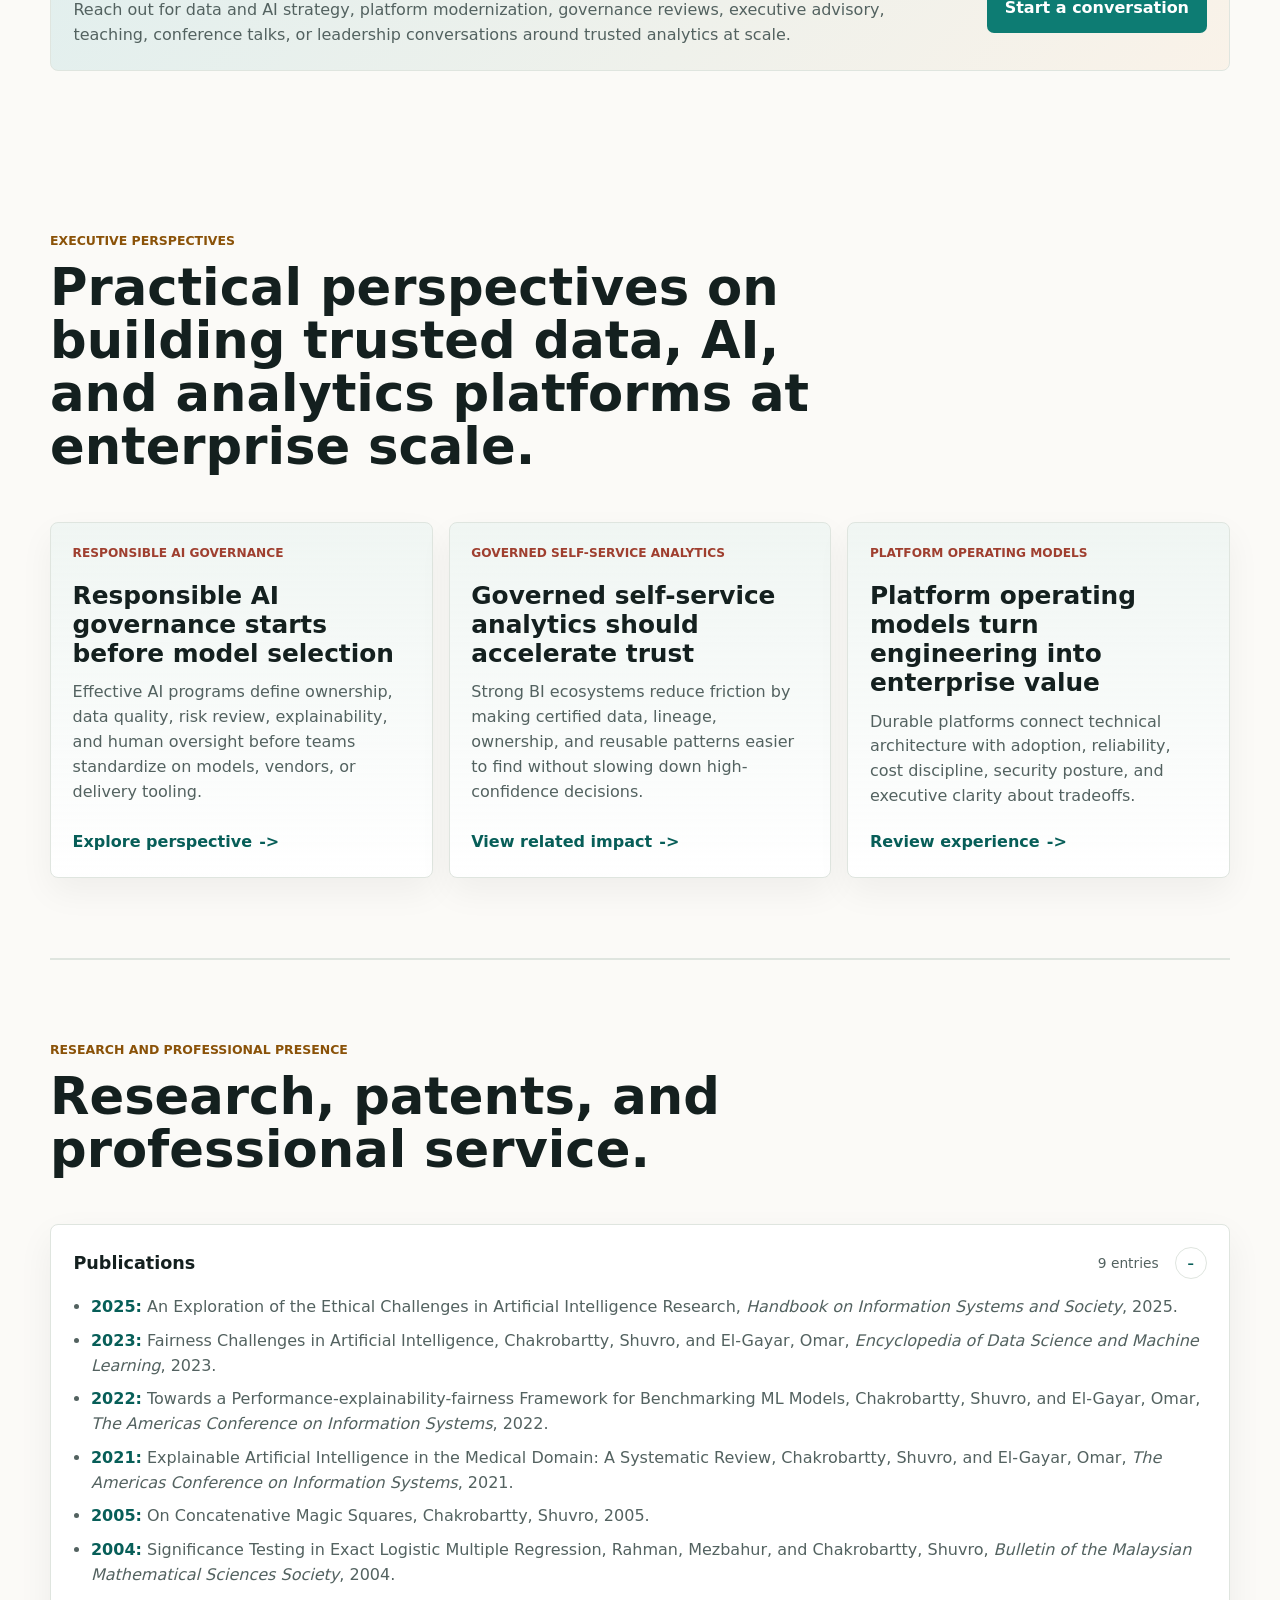
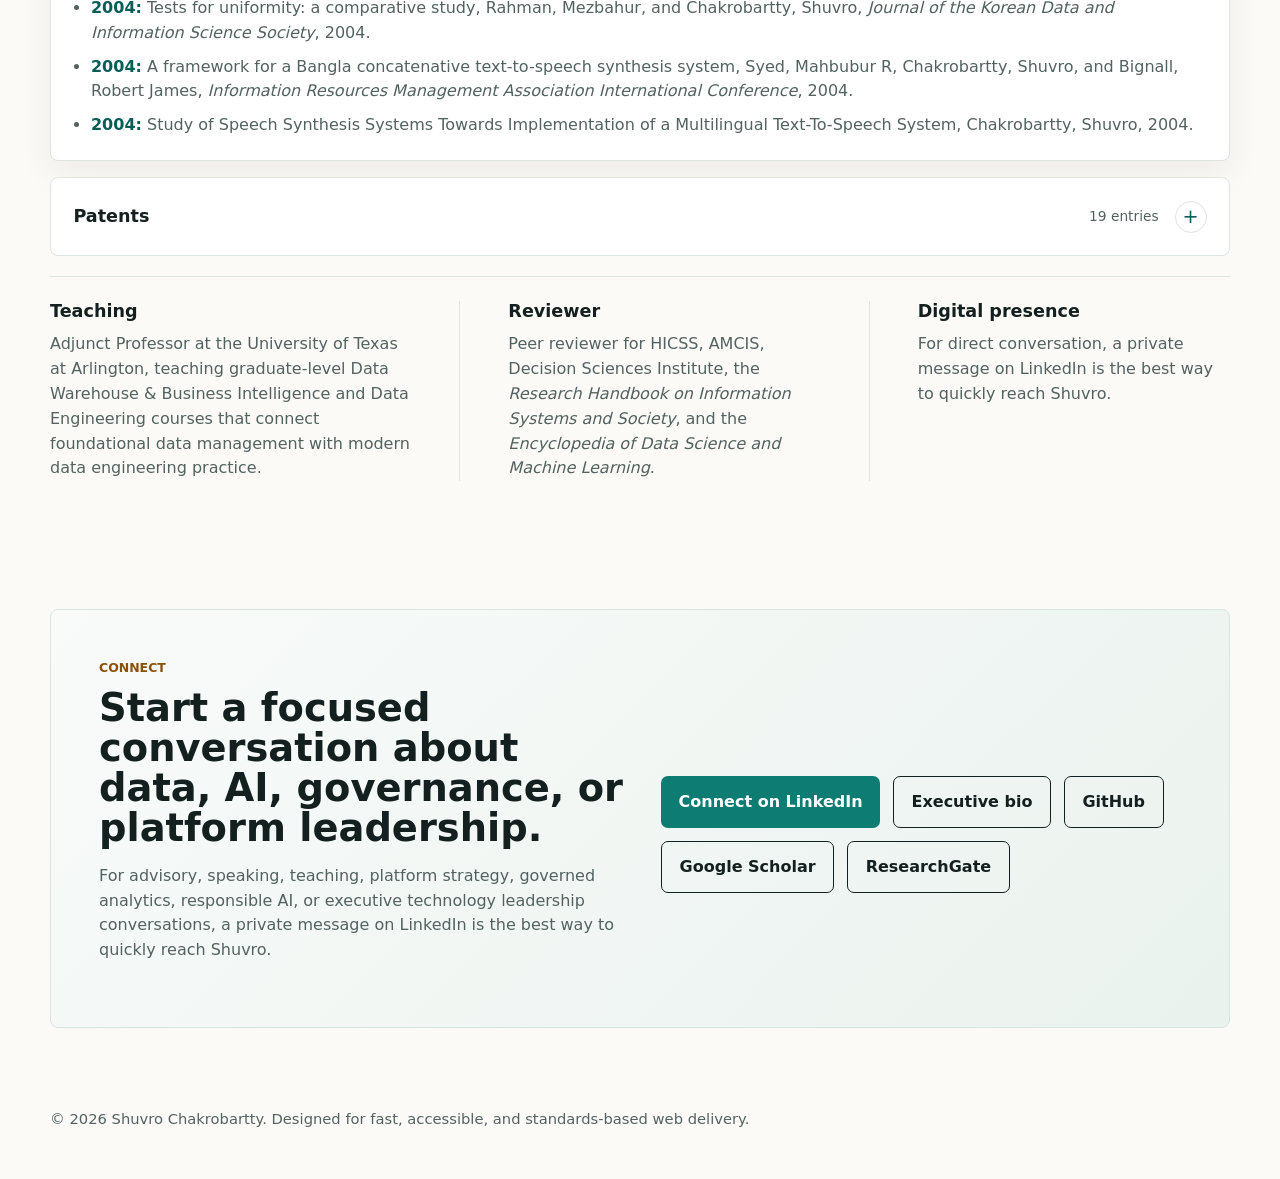
==== commit e608282b: "Ensure hero summary fits mobile viewport" ====
--- a/index.html
+++ b/index.html
@@ -212,12 +212,7 @@
         <div class="hero-content">
           <p class="eyebrow">Technology executive | Data, AI, product, and platform strategy</p>
           <h1 id="hero-title">Building trusted data, AI, and analytics platforms at enterprise scale.</h1>
-          <p class="hero-role">Executive leadership for governed platforms, responsible AI, and decision systems people trust.</p>
-          <p class="hero-copy">
-            Senior enterprise data, visualization, and platform engineering
-            leader with 20+ years across cloud architecture, BI ecosystems,
-            governance, and responsible AI/ML delivery.
-          </p>
+          <p class="hero-role">Senior enterprise data, visualization, and platform engineering leader with 20+ years across cloud architecture, BI ecosystems, governance, and responsible AI/ML delivery.</p>
           <div class="hero-actions" aria-label="Primary links">
             <a class="button button-primary" href="#impact">View leadership impact</a>
             <a class="button button-secondary" href="assets/shuvro-chakrobartty-executive-bio.pdf">Download executive bio</a>
--- a/styles.css
+++ b/styles.css
@@ -147,7 +147,7 @@
 
 .hero {
   position: relative;
-  min-height: 92svh;
+  min-height: 64svh;
   display: grid;
   align-items: end;
   overflow: hidden;
@@ -179,21 +179,21 @@
   width: min(var(--max), calc(100% - 2rem));
   min-width: 0;
   margin: 0 auto;
-  padding: 8rem 0 6rem 1.5rem;
+  padding: 5.25rem 0 2.75rem 1.5rem;
 }
 
 .hero-content::before {
   content: "";
   position: absolute;
   left: 0;
-  top: 8rem;
-  bottom: 6.25rem;
+  top: 5.25rem;
+  bottom: 3rem;
   width: 2px;
   background: linear-gradient(180deg, var(--amber), rgba(255, 255, 255, 0.08));
 }
 
 .eyebrow {
-  margin: 0 0 1rem;
+  margin: 0 0 0.65rem;
   color: var(--amber-readable);
   font-size: 0.78rem;
   font-weight: 760;
@@ -207,29 +207,22 @@
 }
 
 .hero h1 {
-  max-width: 980px;
-  margin: 0;
-  font-size: clamp(2.95rem, 6.8vw, 6.6rem);
+  max-width: 720px;
+  margin: 0;
+  font-size: clamp(1.28rem, 2.55vw, 2.3rem);
   font-weight: 560;
-  line-height: 1;
+  line-height: 1.08;
   letter-spacing: 0;
   overflow-wrap: anywhere;
 }
 
 .hero-role {
-  max-width: 760px;
-  margin: 1.1rem 0 0;
+  max-width: 640px;
+  margin: 0.55rem 0 0;
   color: #ffffff;
-  font-size: clamp(1.35rem, 2.8vw, 2.2rem);
-  font-weight: 700;
-  line-height: 1.15;
-}
-
-.hero-copy {
-  max-width: 720px;
-  margin: 1rem 0 0;
-  color: rgba(255, 255, 255, 0.84);
-  font-size: clamp(1.08rem, 2vw, 1.42rem);
+  font-size: clamp(0.94rem, 1.35vw, 1.12rem);
+  font-weight: 650;
+  line-height: 1.32;
   overflow-wrap: anywhere;
 }
 
@@ -239,6 +232,16 @@
   flex-wrap: wrap;
   gap: 0.8rem;
   margin-top: 2rem;
+}
+
+.hero-actions {
+  margin-top: 0.9rem;
+}
+
+.hero-actions .button {
+  min-height: 38px;
+  padding: 0.52rem 0.78rem;
+  font-size: 0.88rem;
 }
 
 .button {
@@ -1015,24 +1018,33 @@
 
   .nav {
     flex-basis: 100%;
+    flex-wrap: nowrap;
     justify-content: flex-start;
     gap: 0.5rem;
+    overflow-x: auto;
     padding-top: 0.75rem;
+    scrollbar-width: none;
+  }
+
+  .nav::-webkit-scrollbar {
+    display: none;
   }
 
   .nav a {
     display: flex;
     align-items: center;
-    min-height: 44px;
-    padding: 0.65rem 0.75rem;
+    flex: 0 0 auto;
+    min-height: 34px;
+    padding: 0.4rem 0.62rem;
     background: rgba(255, 255, 255, 0.68);
     border: 1px solid var(--line);
     border-radius: 8px;
+    font-size: 0.84rem;
     font-weight: 700;
   }
 
   .hero {
-    min-height: 88svh;
+    min-height: 66svh;
   }
 
   .hero-overlay {
@@ -1112,35 +1124,62 @@
 
 @media (max-width: 620px) {
   .site-header {
-    padding: 0.85rem 0.75rem;
+    padding: 0.65rem 0.75rem;
   }
 
   .brand {
-    font-size: 0.95rem;
+    font-size: 0.9rem;
   }
 
   .brand-mark {
-    width: 38px;
-    height: 38px;
+    width: 34px;
+    height: 34px;
   }
 
   .hero-content {
     width: min(var(--max), calc(100% - 1.25rem));
-    padding: 7rem 0 3.5rem 1rem;
+    padding: 4.55rem 0 1.55rem 1rem;
   }
 
   .hero-content::before {
-    top: 7rem;
-    bottom: 3.75rem;
+    top: 4.55rem;
+    bottom: 1.8rem;
   }
 
   .hero h1 {
-    font-size: clamp(2.2rem, 11vw, 3rem);
-    line-height: 1;
+    font-size: clamp(1rem, 4.8vw, 1.28rem);
+    line-height: 1.12;
   }
 
   .hero-role {
-    font-size: clamp(1.08rem, 6vw, 1.45rem);
+    font-size: clamp(0.82rem, 3.65vw, 0.95rem);
+    line-height: 1.34;
+  }
+
+  .hero-actions {
+    gap: 0.45rem;
+    margin-top: 0.65rem;
+  }
+
+  .hero-actions .button {
+    width: auto;
+    min-height: 34px;
+    padding: 0.42rem 0.55rem;
+    font-size: 0.76rem;
+  }
+
+  .hero-actions .button-secondary[href*="linkedin"] {
+    display: none;
+  }
+
+  .nav {
+    gap: 0.35rem;
+  }
+
+  .nav a {
+    min-height: 32px;
+    padding: 0.32rem 0.45rem;
+    font-size: 0.78rem;
   }
 
   .profile-photo {
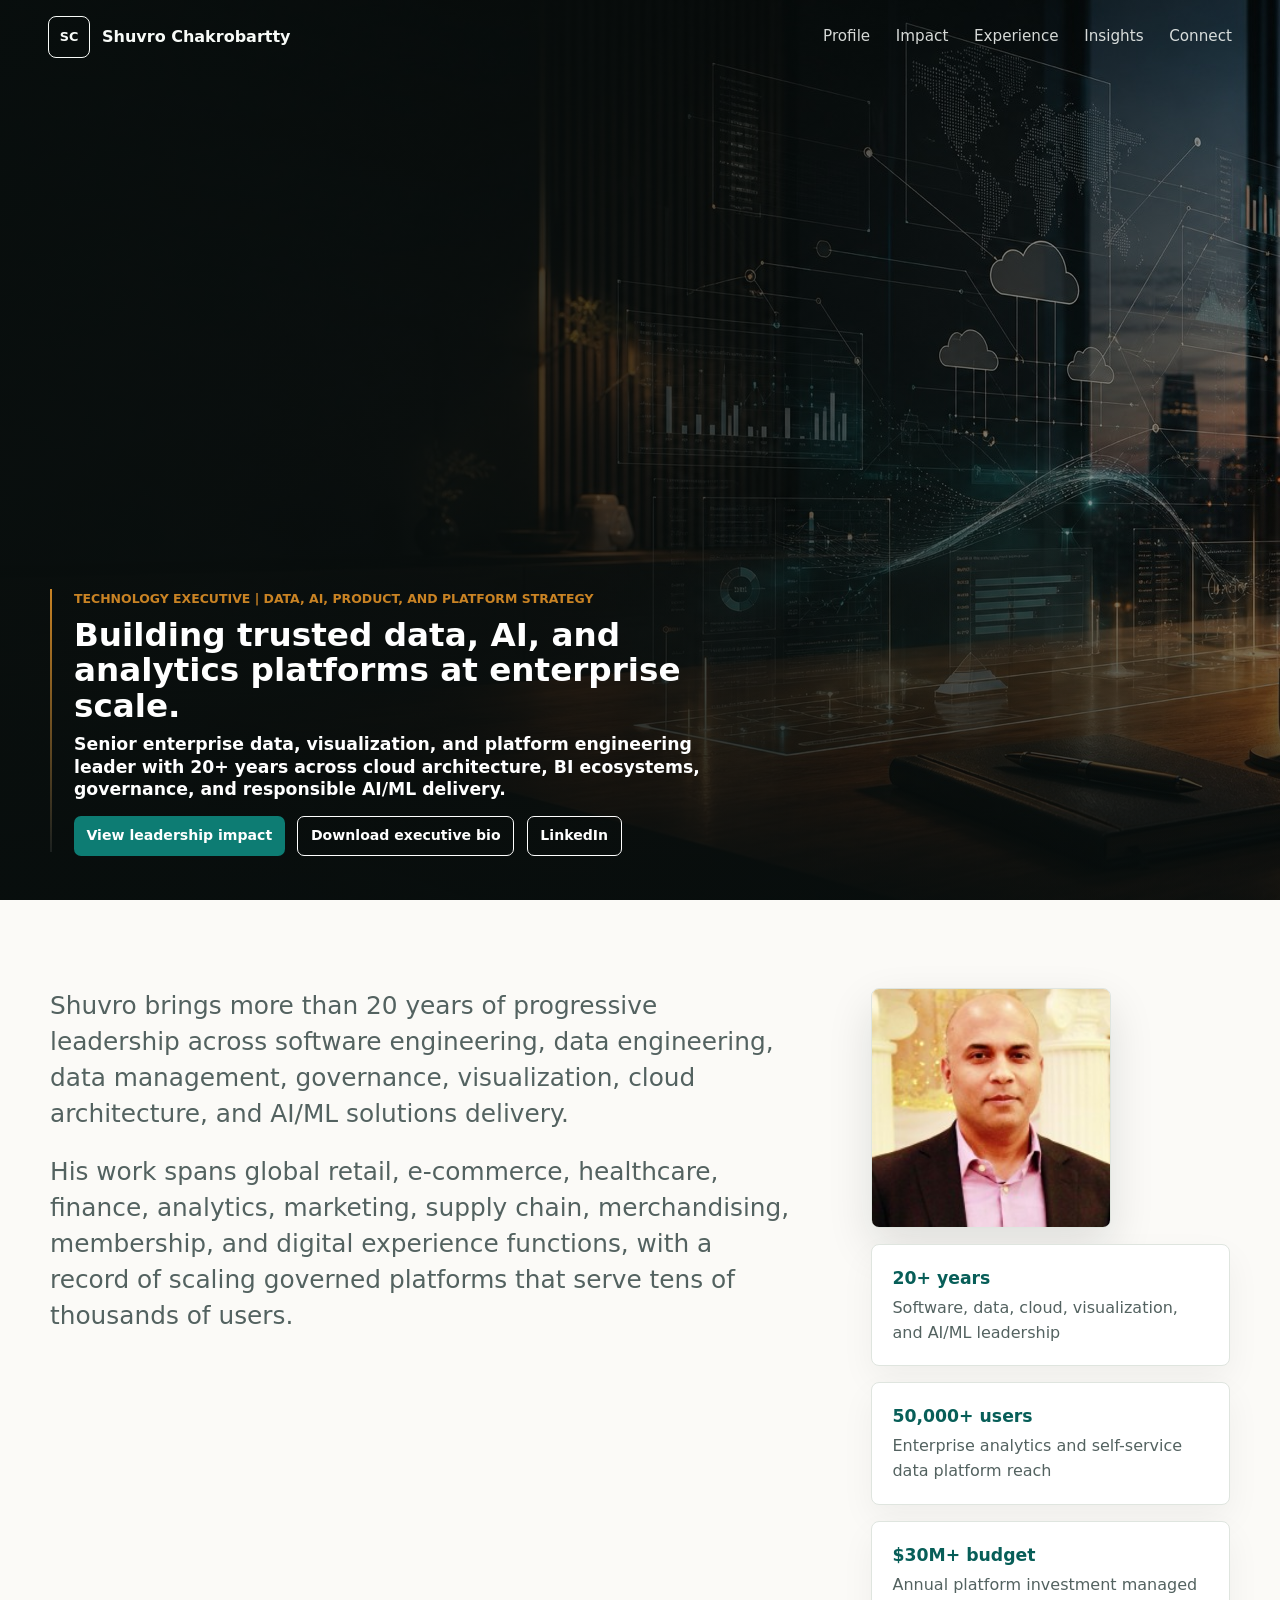
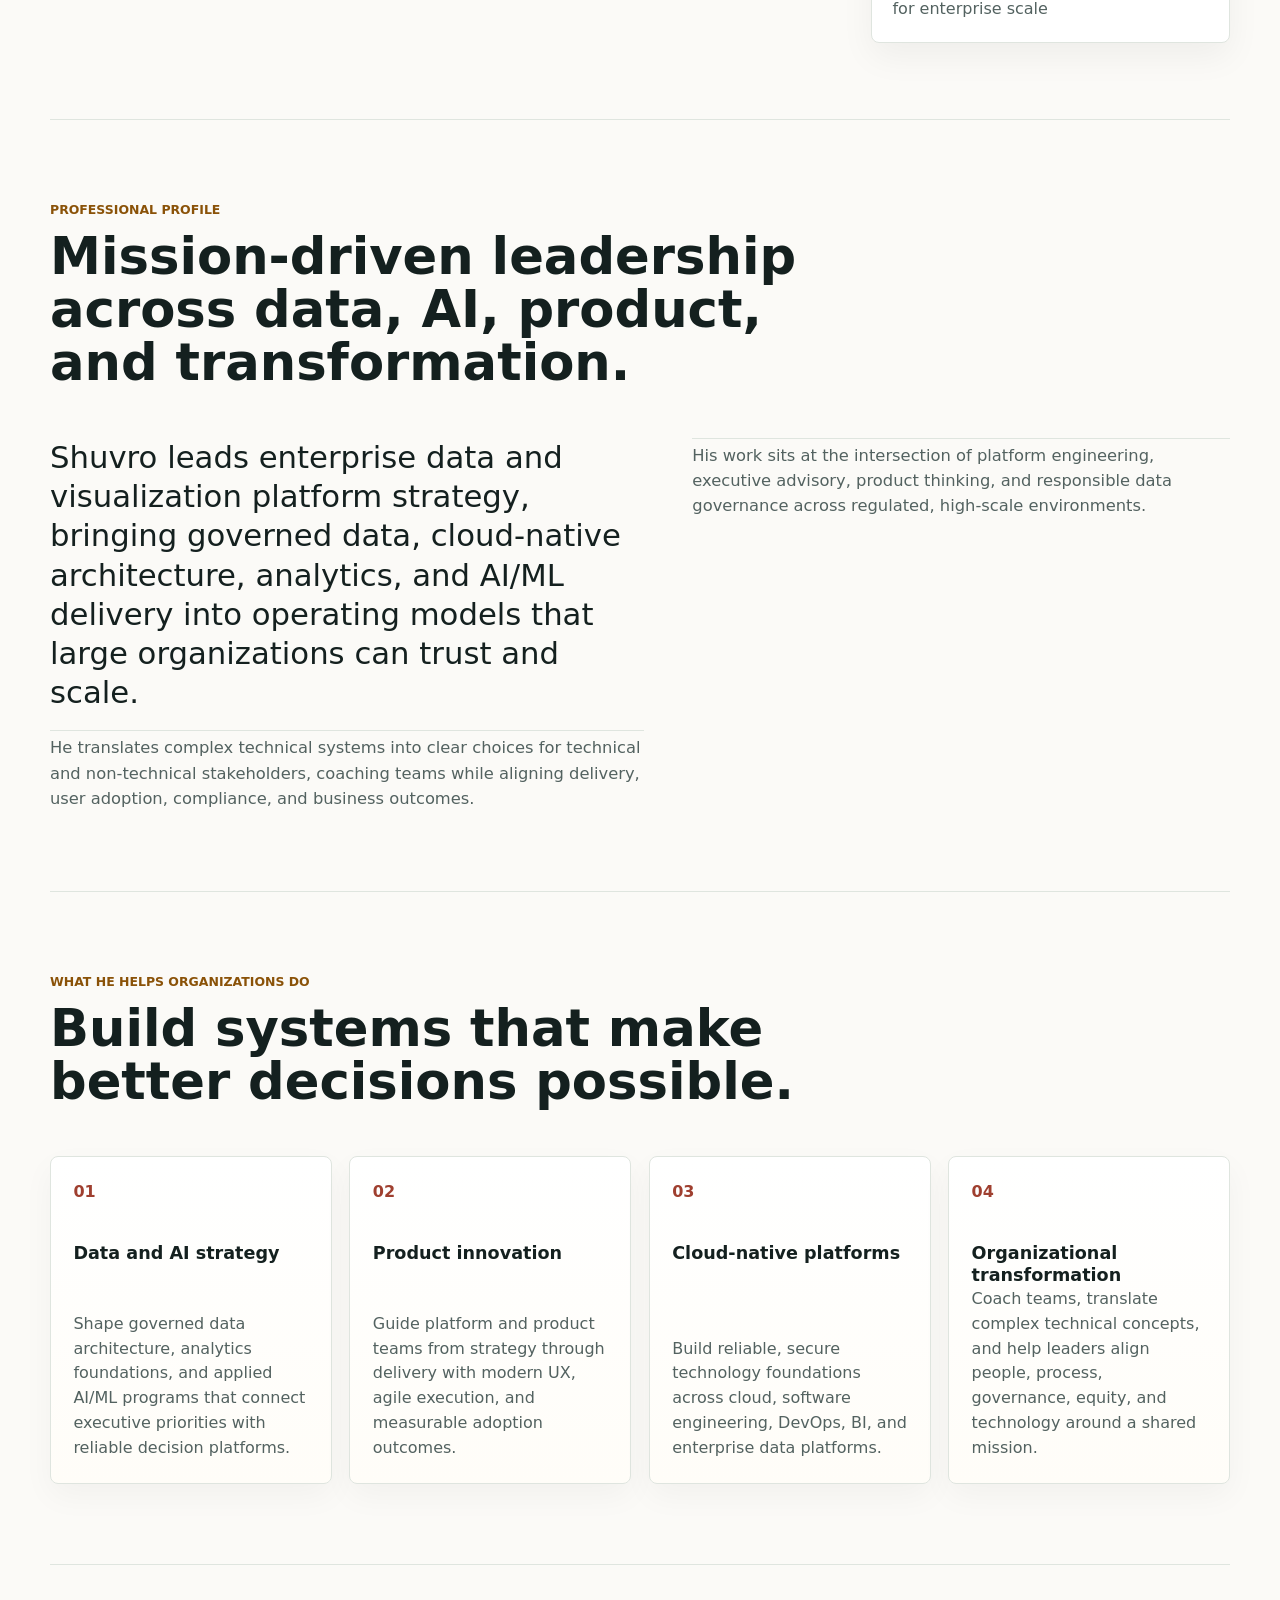
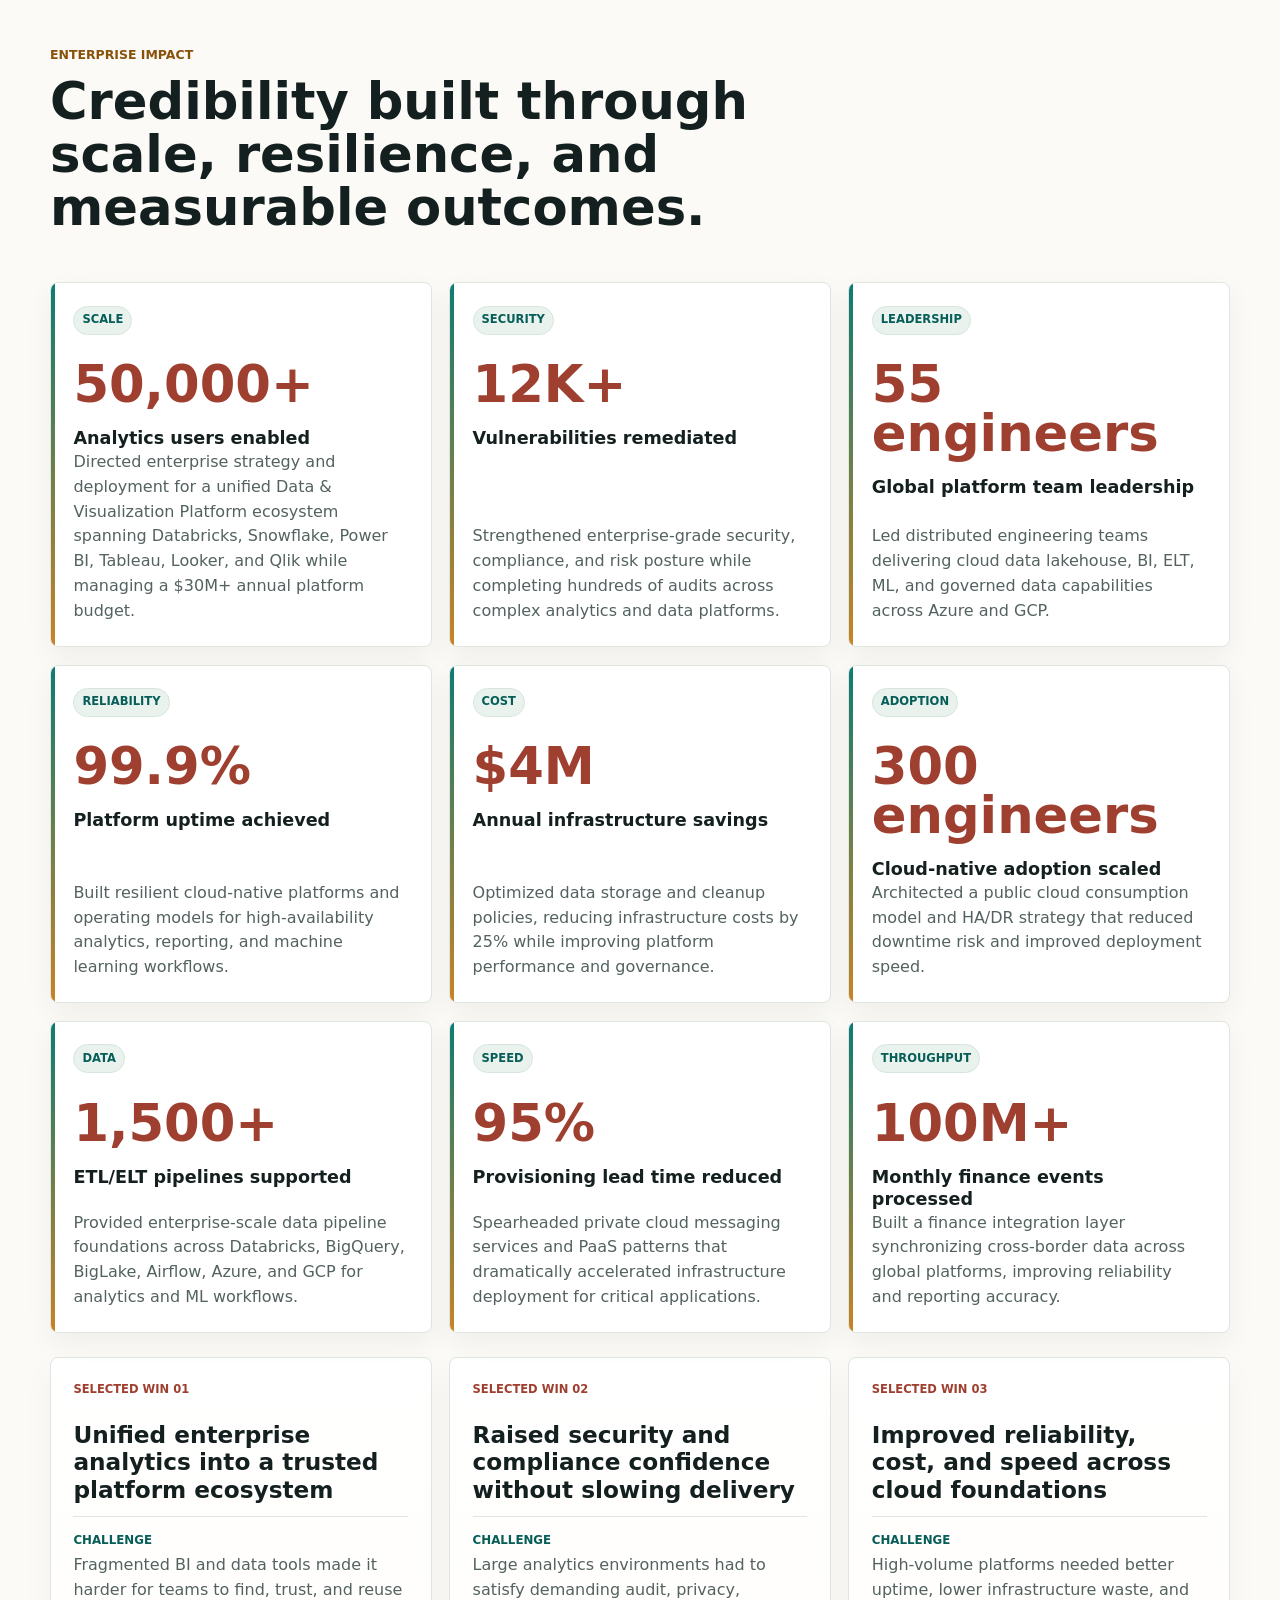
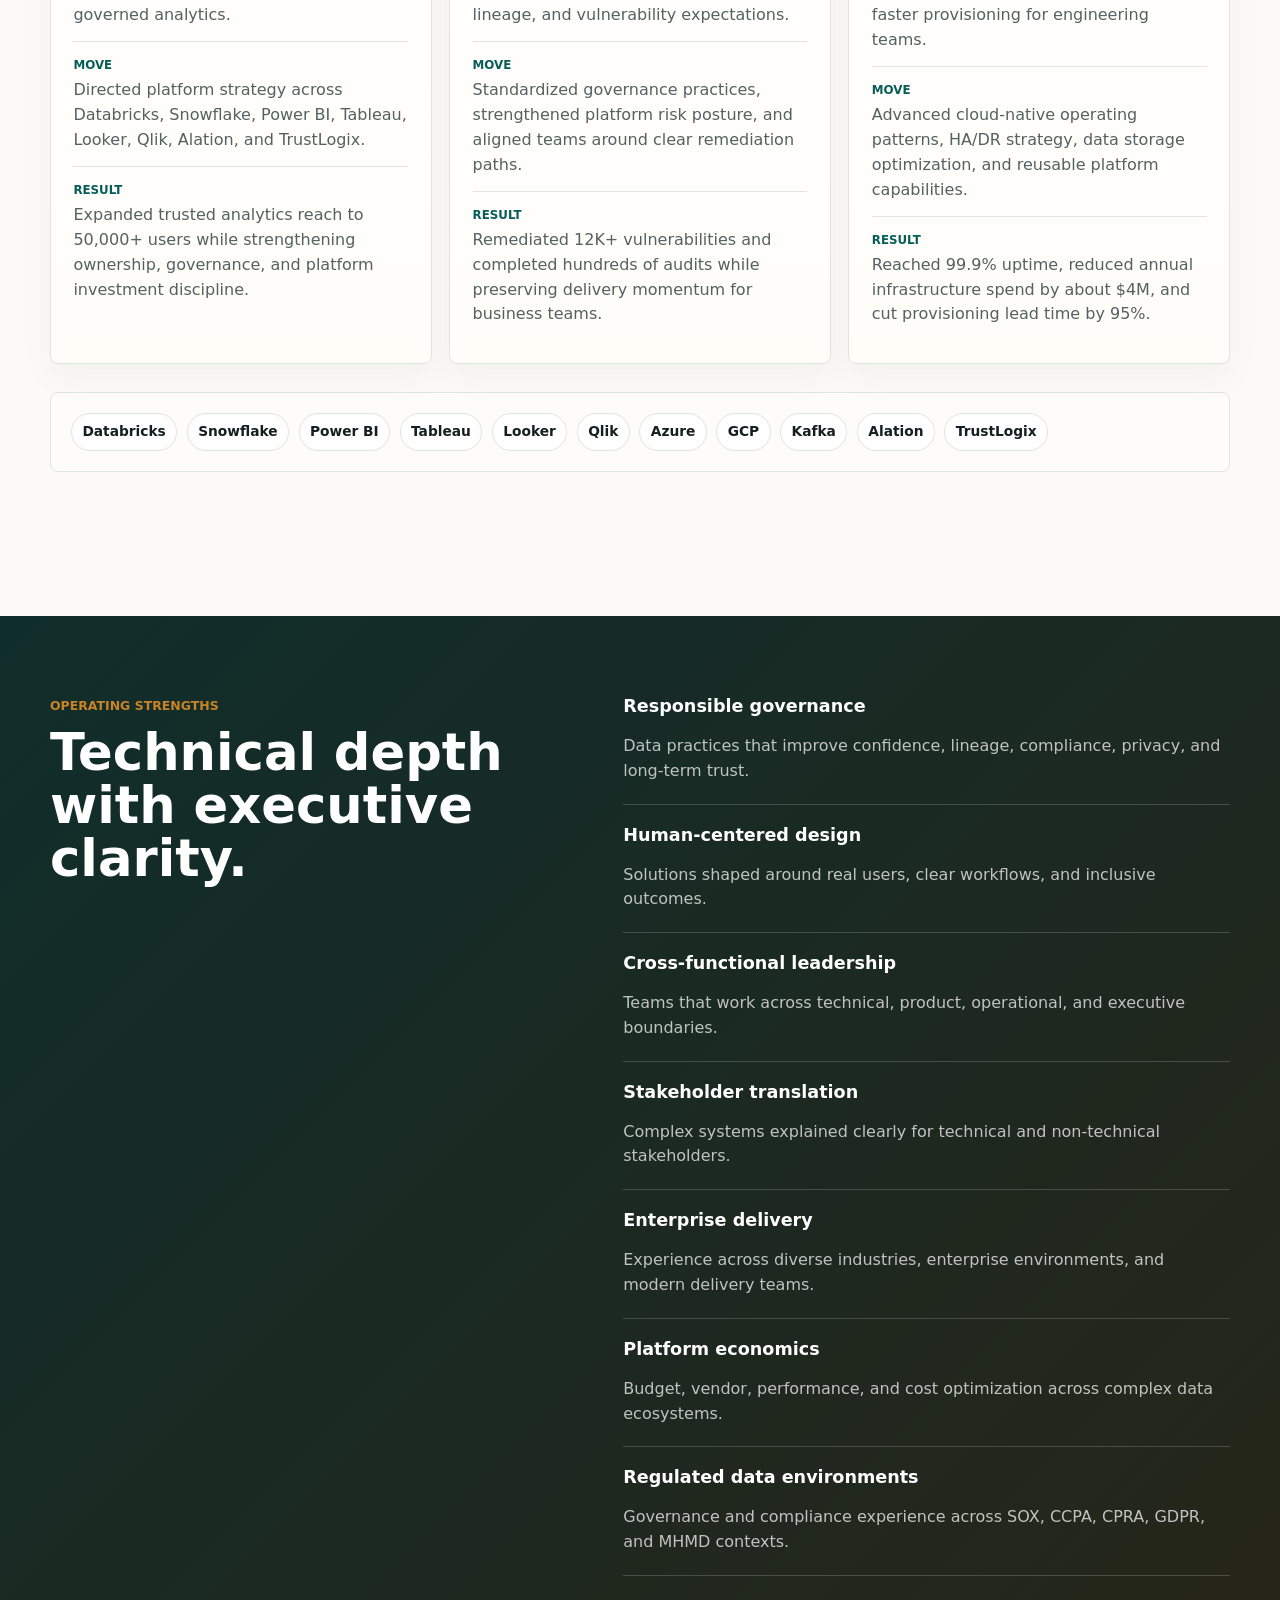
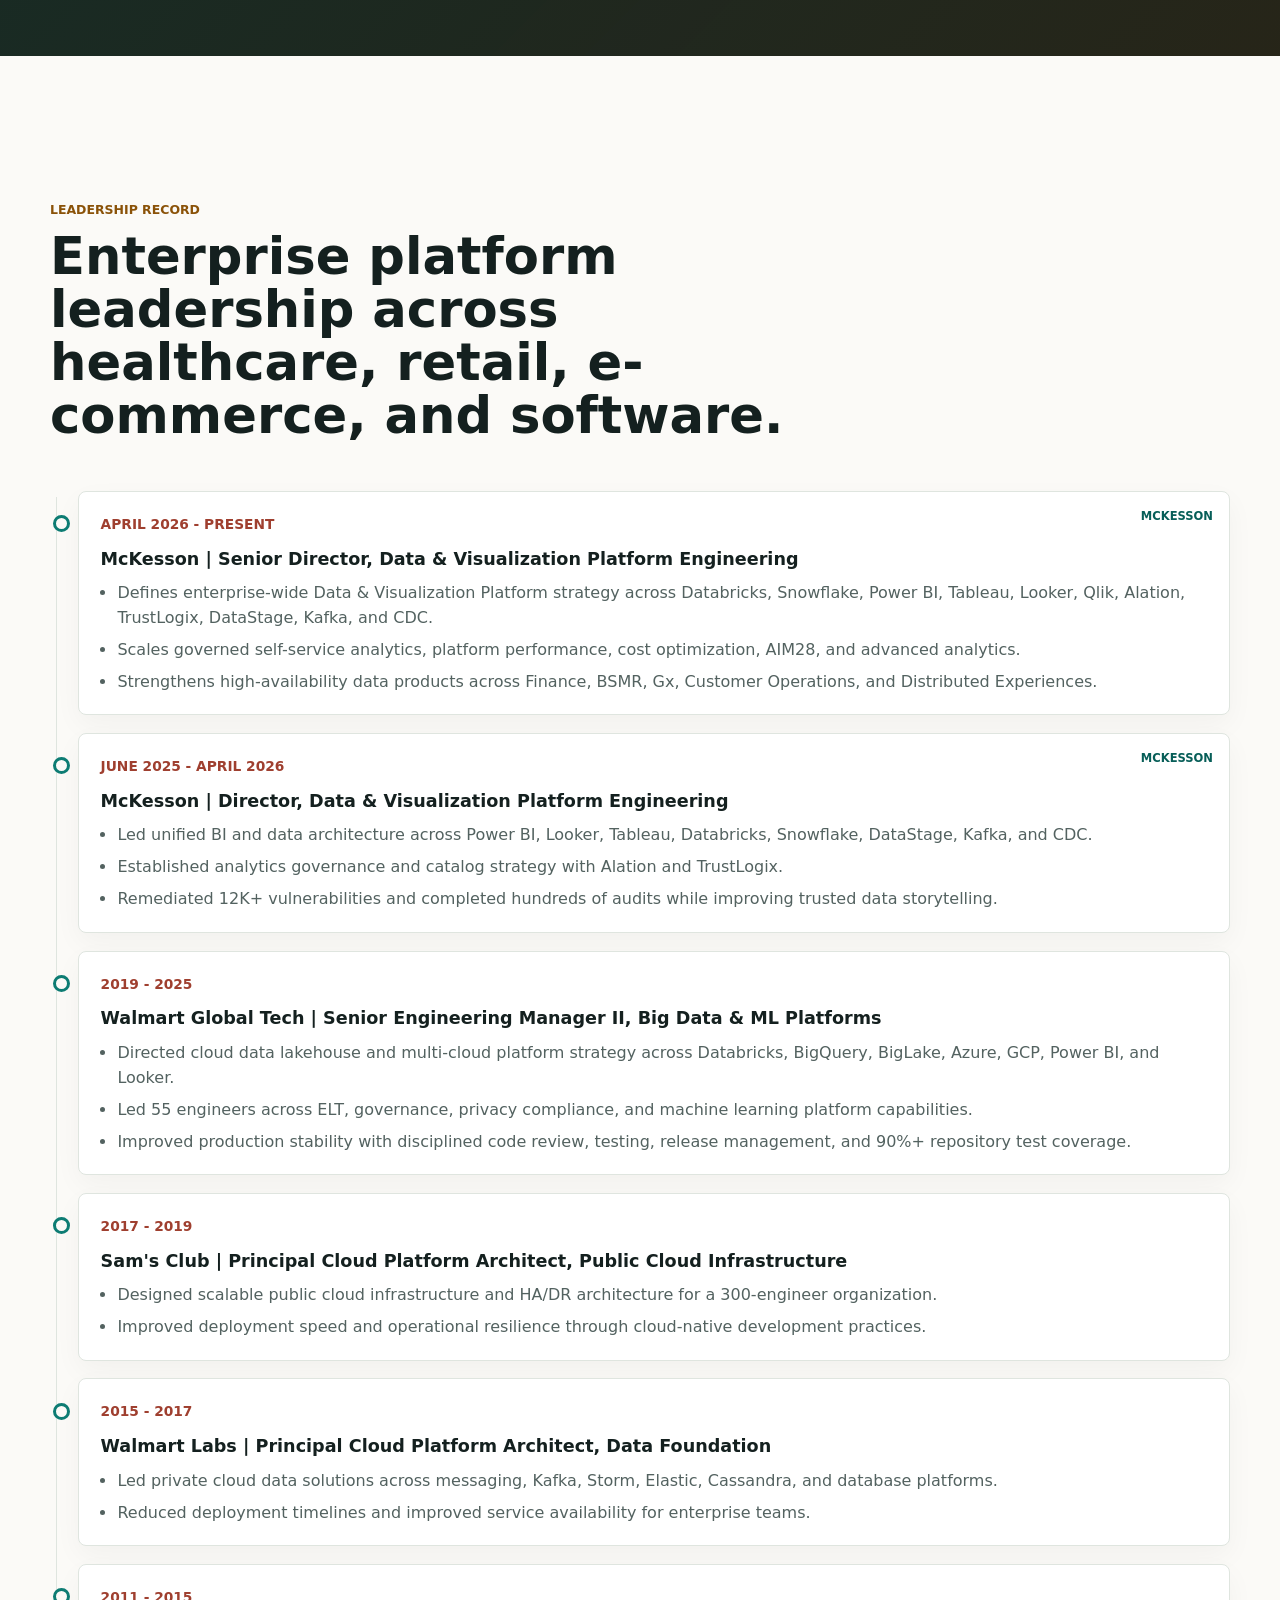
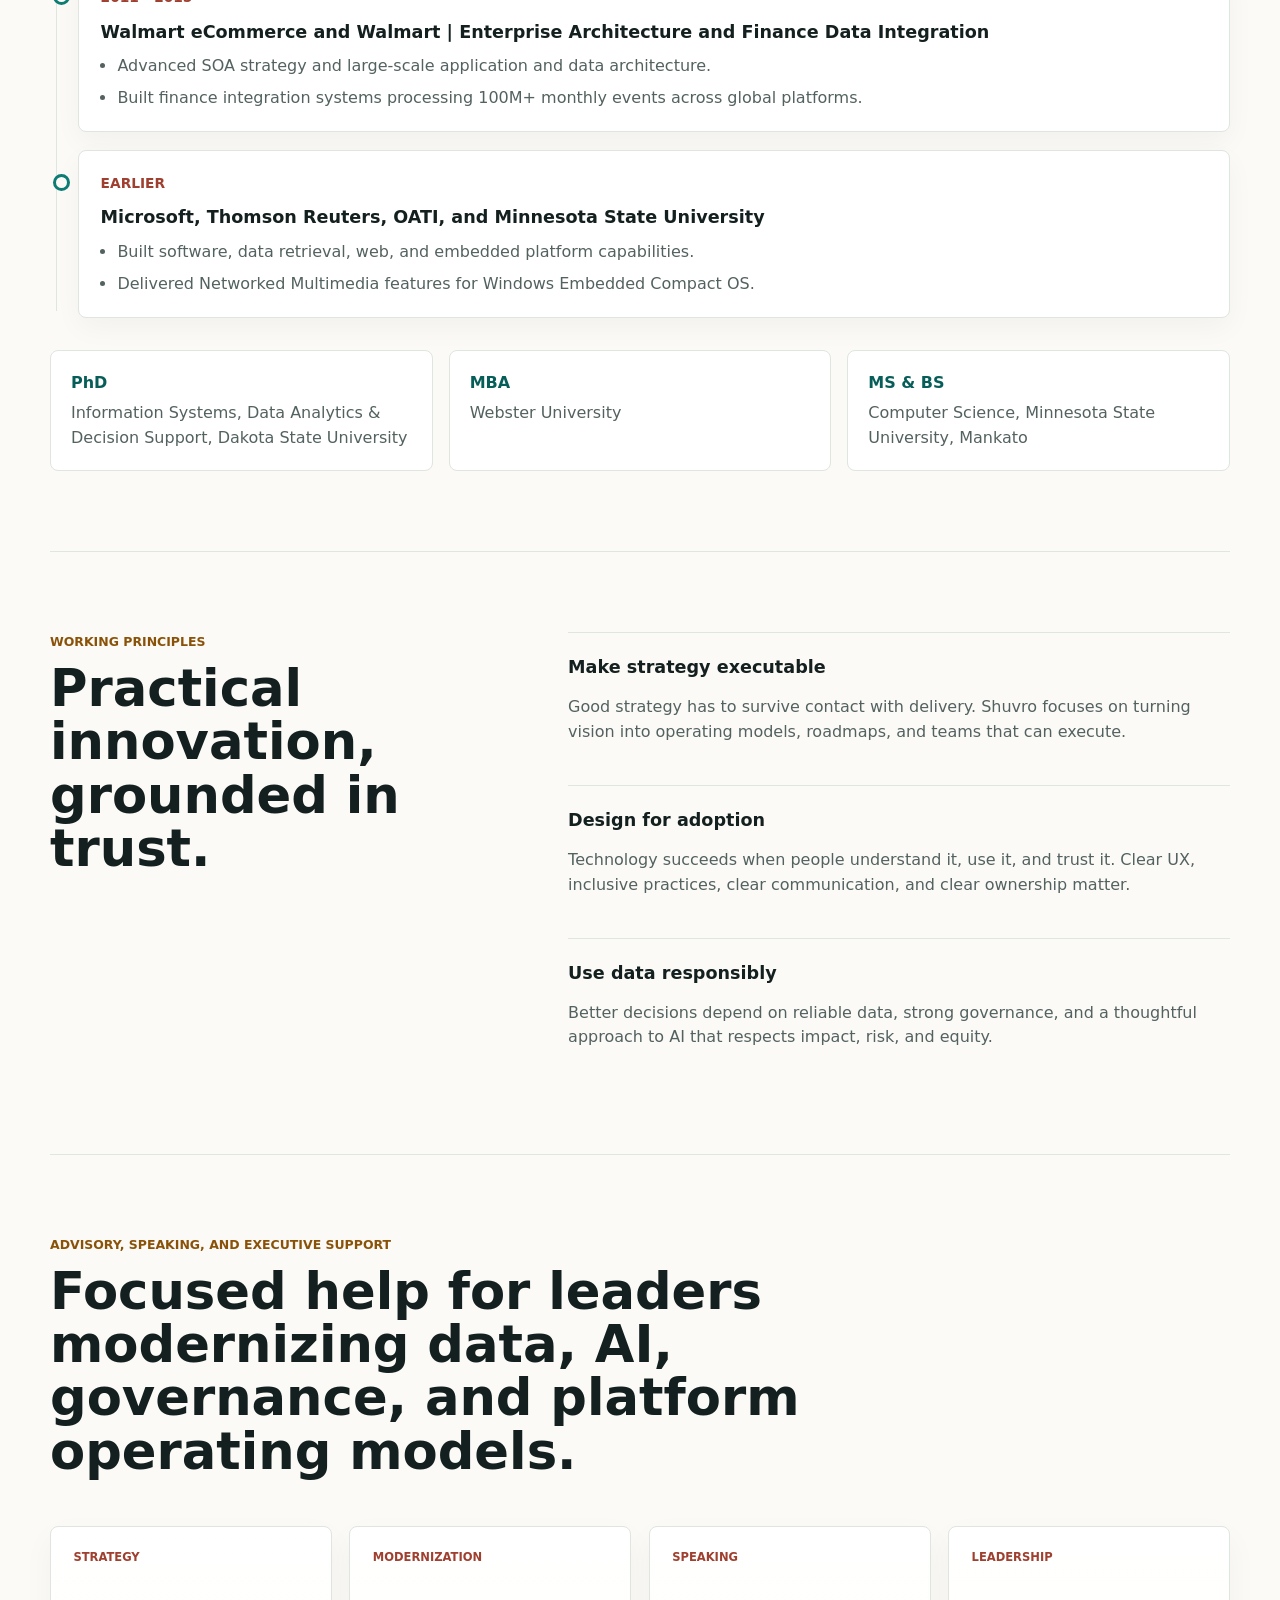
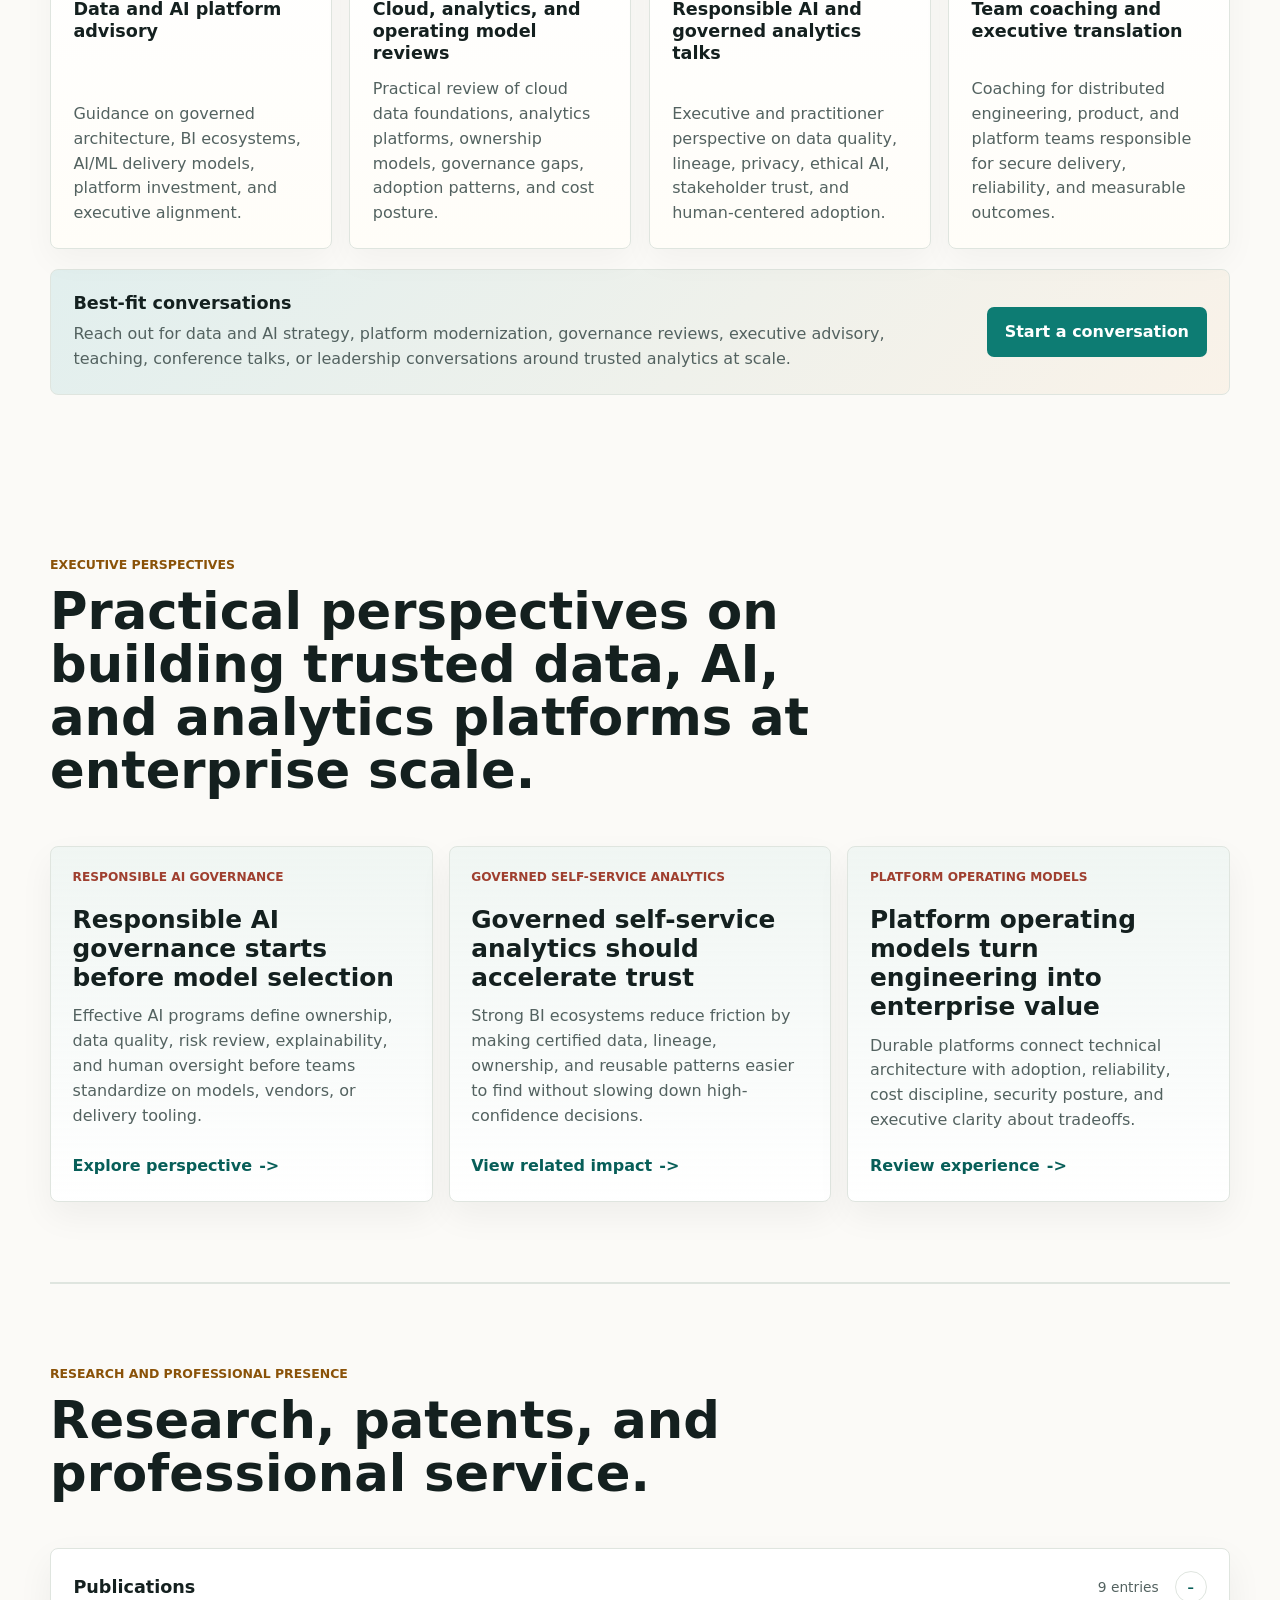
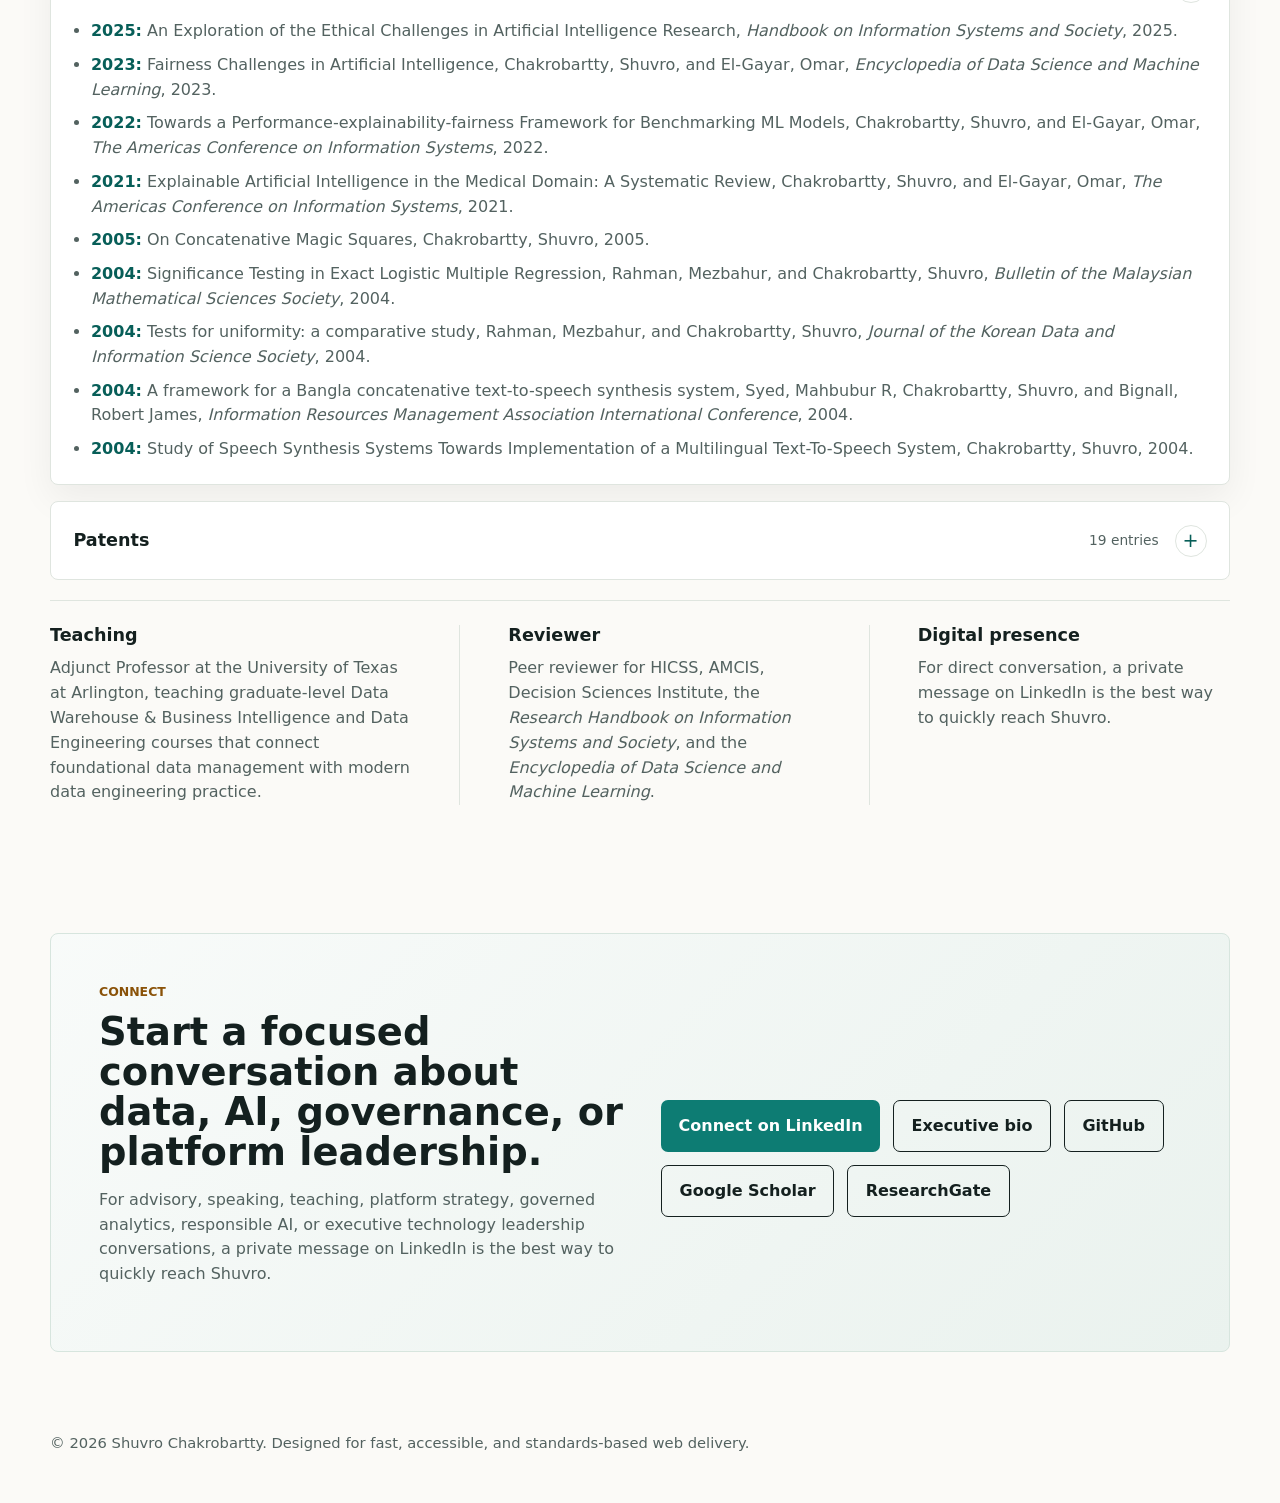
==== commit 33b12ca7: "Make hero visually full screen" ====
--- a/index.html
+++ b/index.html
@@ -40,7 +40,7 @@
       fetchpriority="high"
     >
     <link rel="icon" href="assets/favicon.svg" type="image/svg+xml">
-    <link rel="stylesheet" href="styles.css?v=20260517-advisory">
+    <link rel="stylesheet" href="styles.css?v=20260527-fullhero">
     <script type="application/ld+json">
       {
         "@context": "https://schema.org",
--- a/styles.css
+++ b/styles.css
@@ -147,7 +147,7 @@
 
 .hero {
   position: relative;
-  min-height: 64svh;
+  min-height: 100svh;
   display: grid;
   align-items: end;
   overflow: hidden;
@@ -1010,10 +1010,6 @@
     align-items: center;
     flex-wrap: wrap;
     min-height: 72px;
-    background: rgba(251, 250, 247, 0.94);
-    color: var(--ink);
-    box-shadow: 0 1px 0 rgba(20, 32, 31, 0.08);
-    backdrop-filter: blur(16px);
   }
 
   .nav {
@@ -1036,15 +1032,20 @@
     flex: 0 0 auto;
     min-height: 34px;
     padding: 0.4rem 0.62rem;
-    background: rgba(255, 255, 255, 0.68);
-    border: 1px solid var(--line);
+    background: rgba(8, 14, 13, 0.48);
+    border: 1px solid rgba(255, 255, 255, 0.22);
     border-radius: 8px;
     font-size: 0.84rem;
     font-weight: 700;
   }
 
+  .site-header[data-elevated="true"] .nav a {
+    background: rgba(255, 255, 255, 0.68);
+    border-color: var(--line);
+  }
+
   .hero {
-    min-height: 66svh;
+    min-height: 100svh;
   }
 
   .hero-overlay {
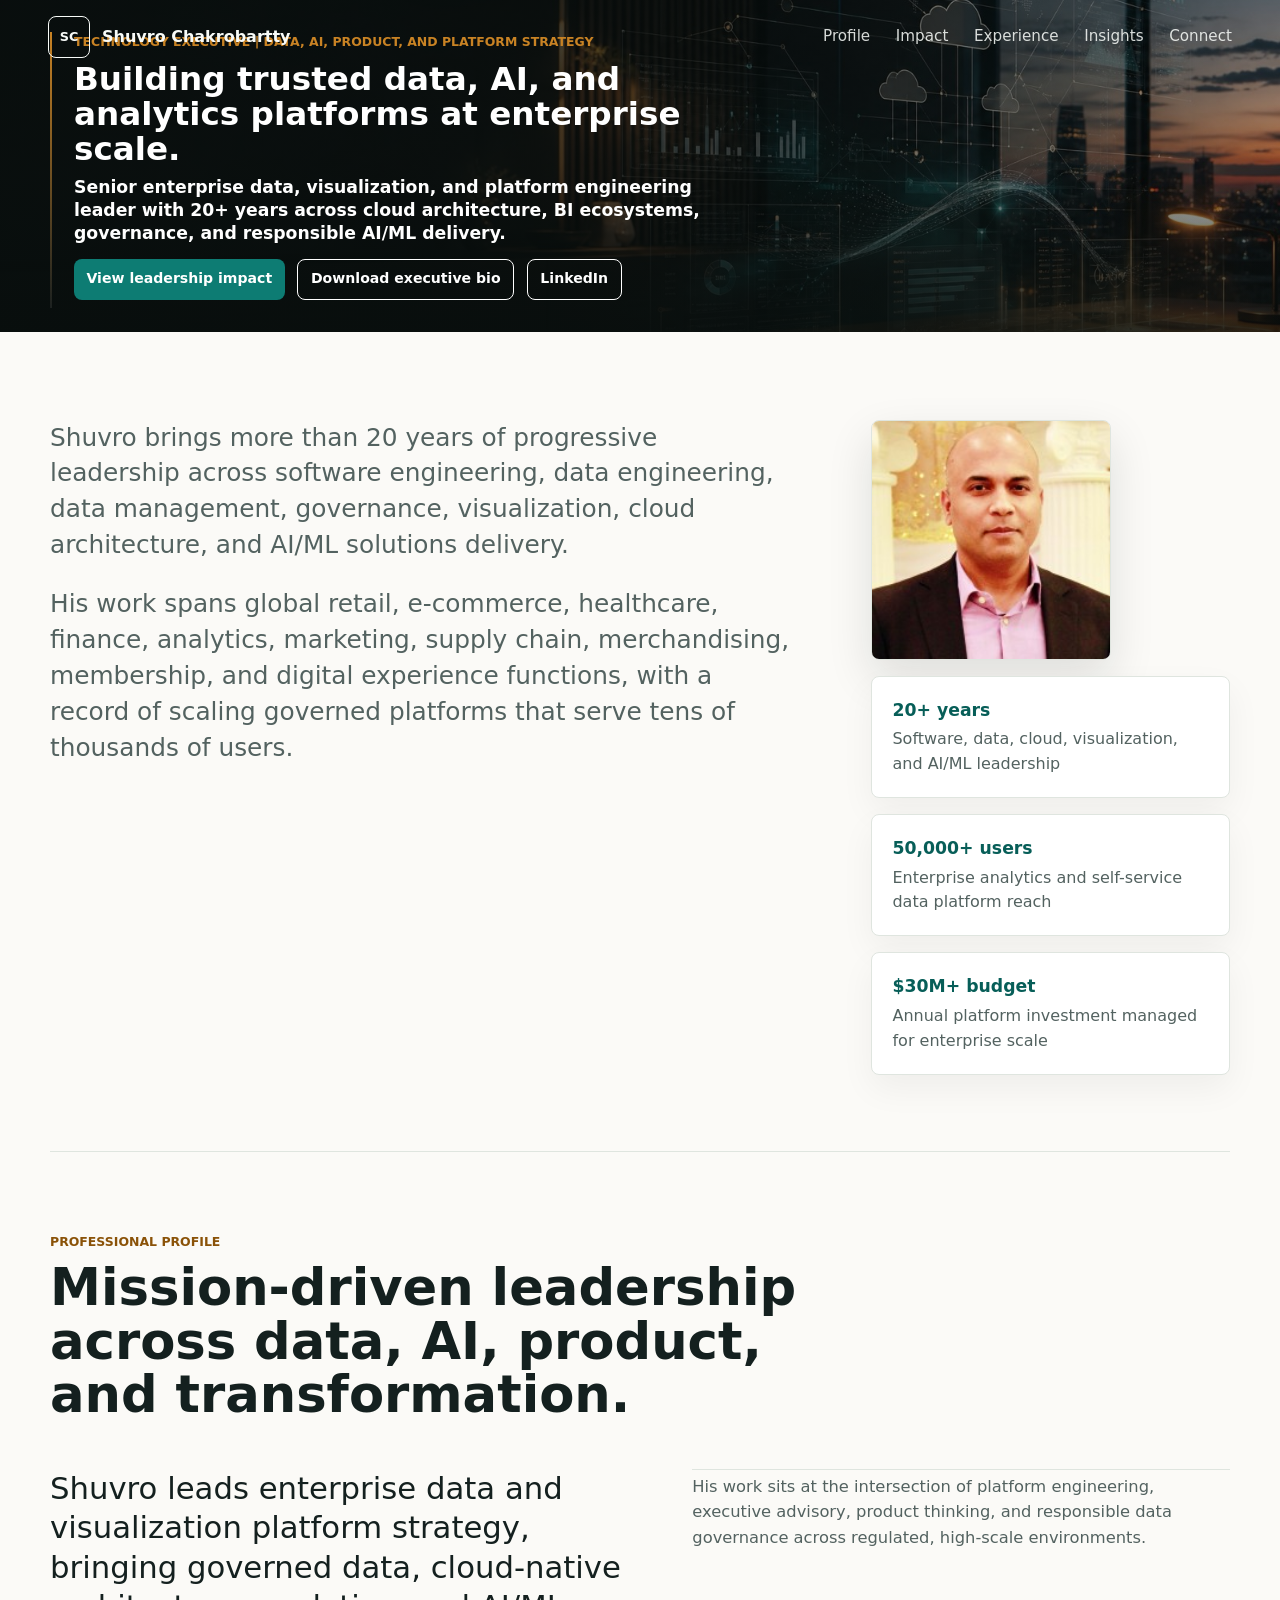
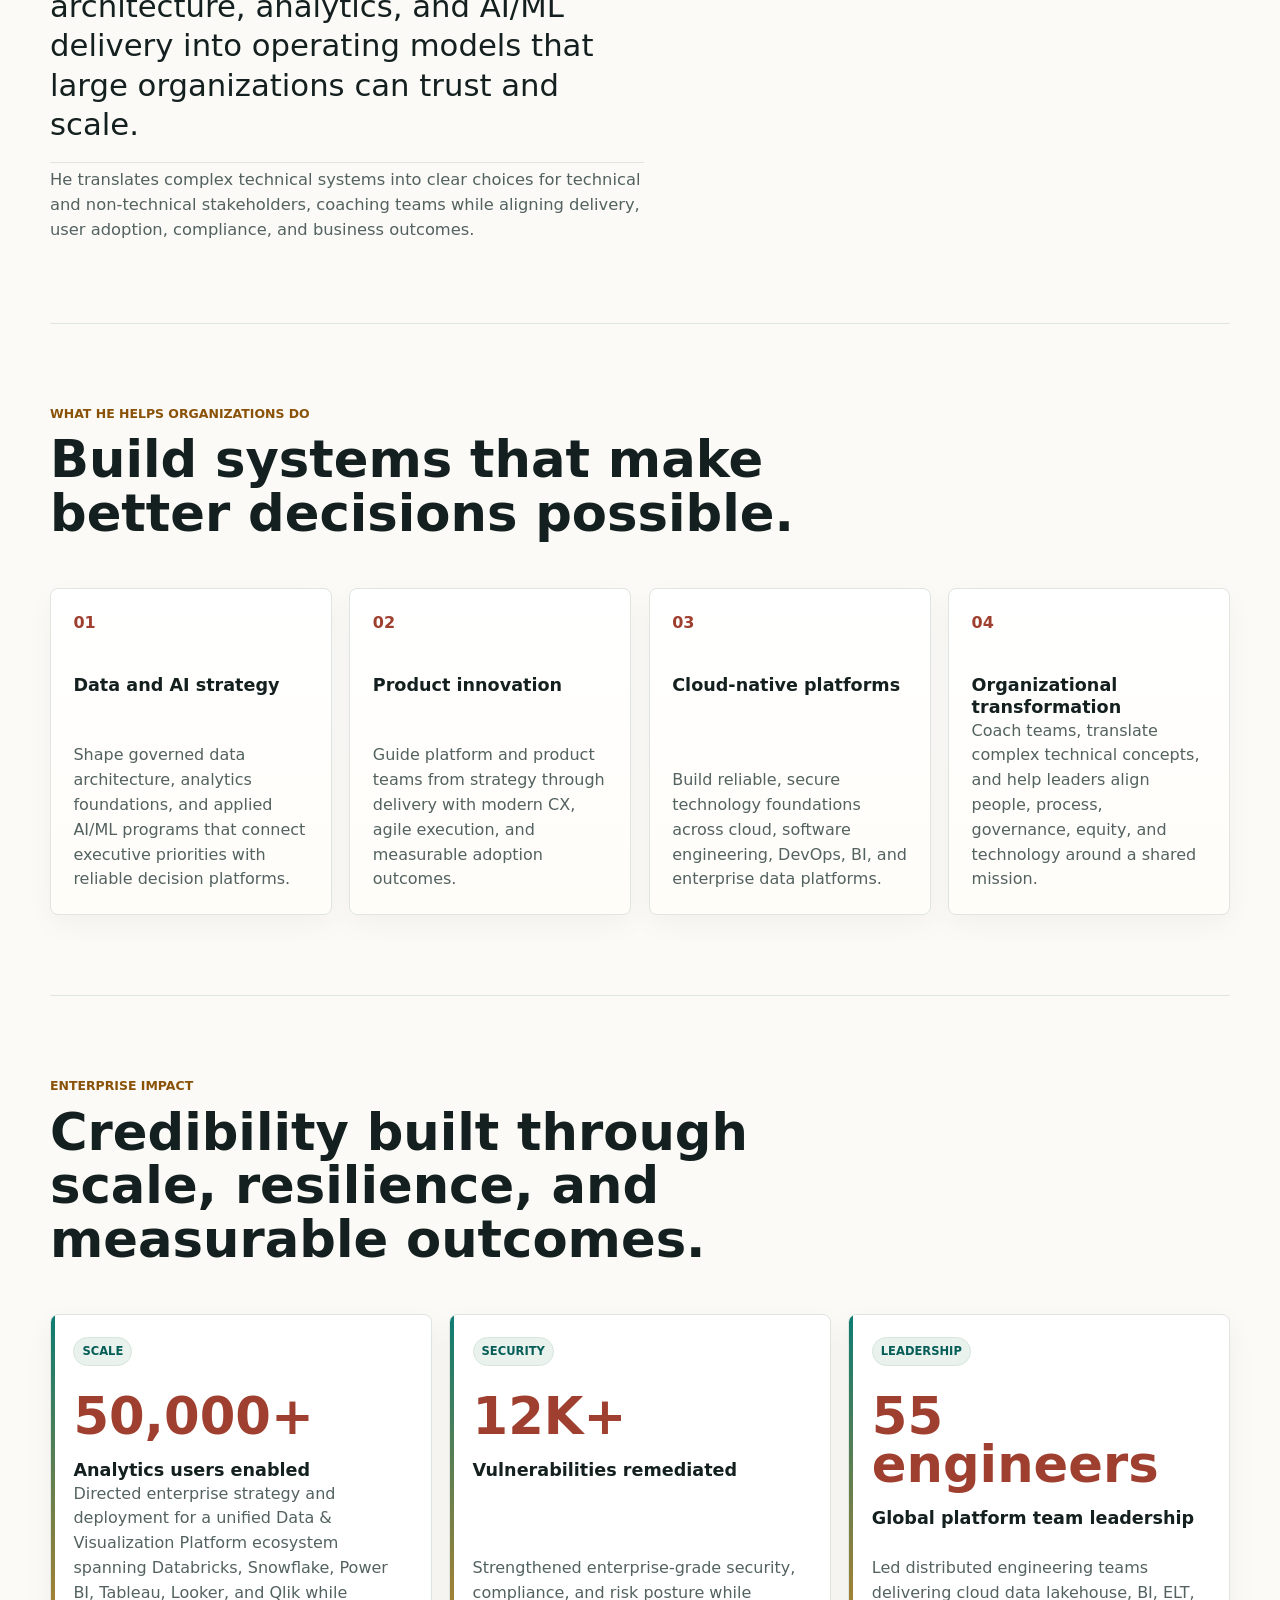
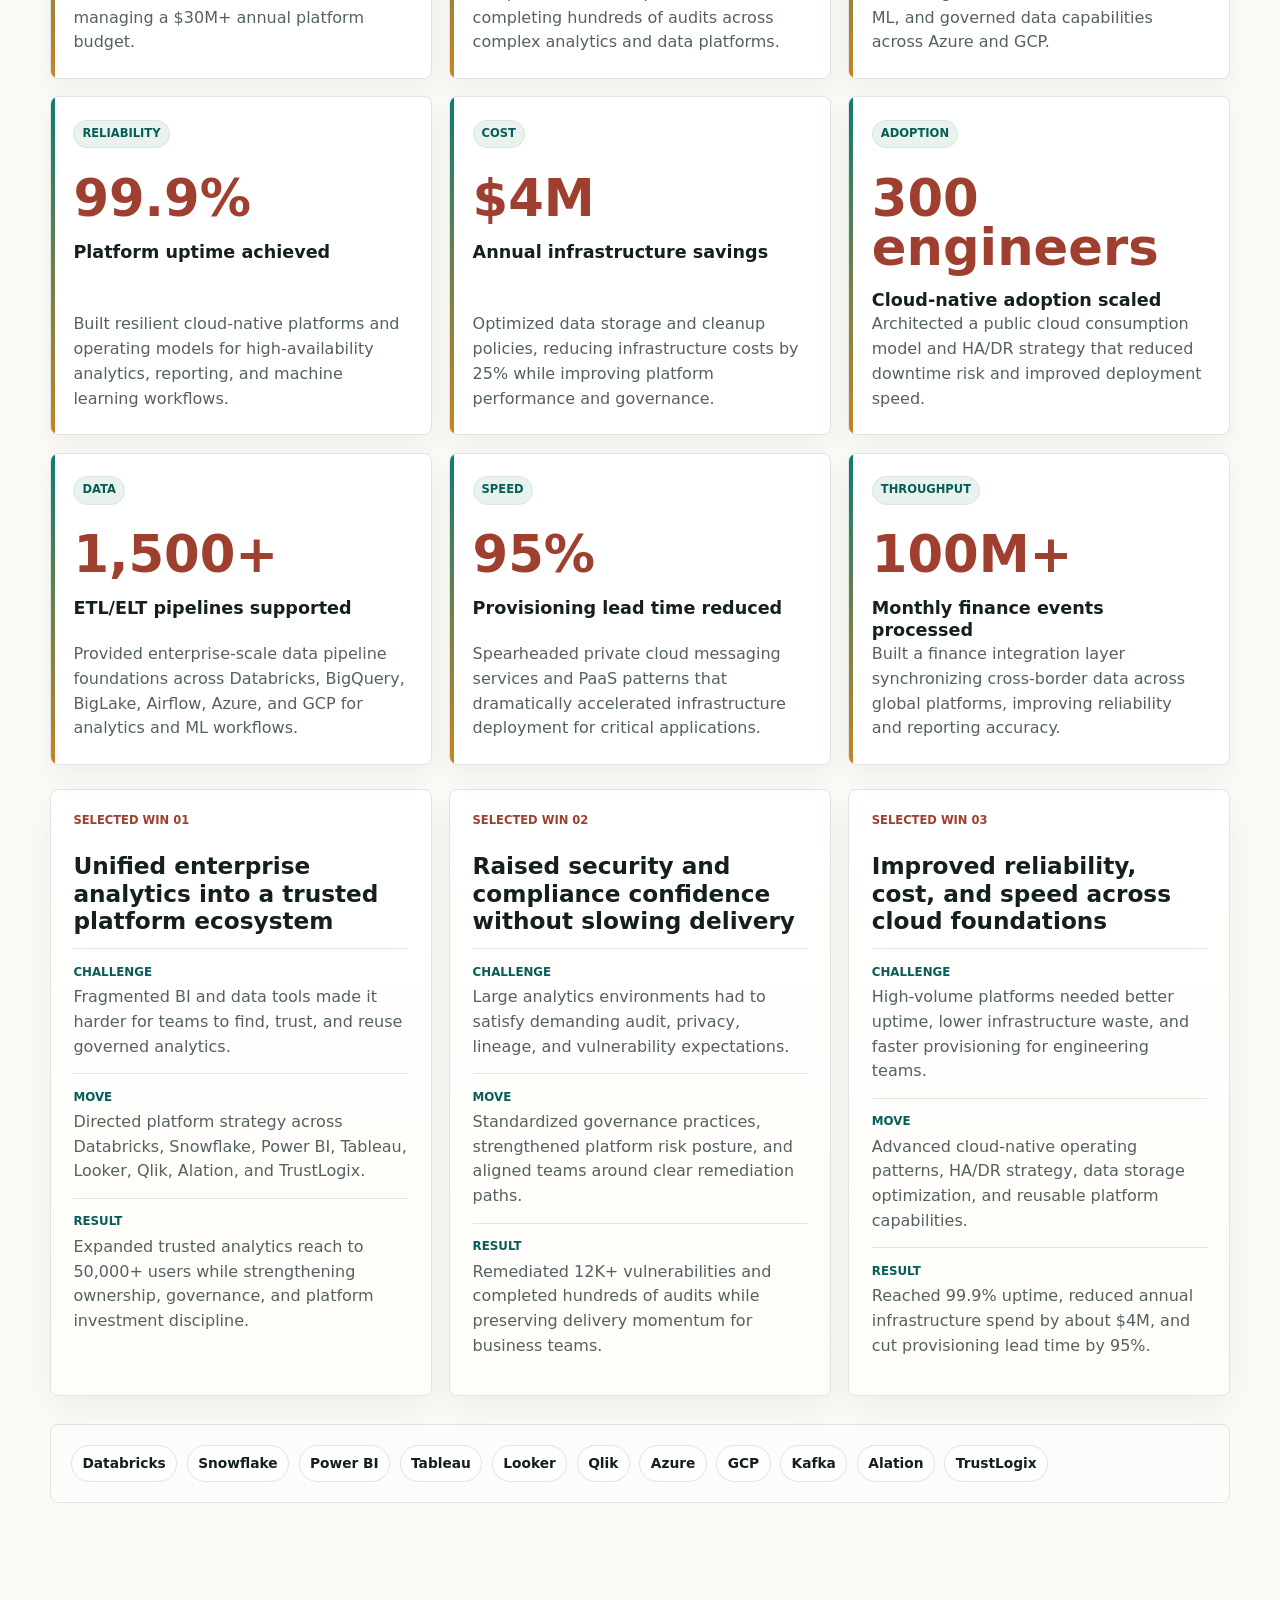
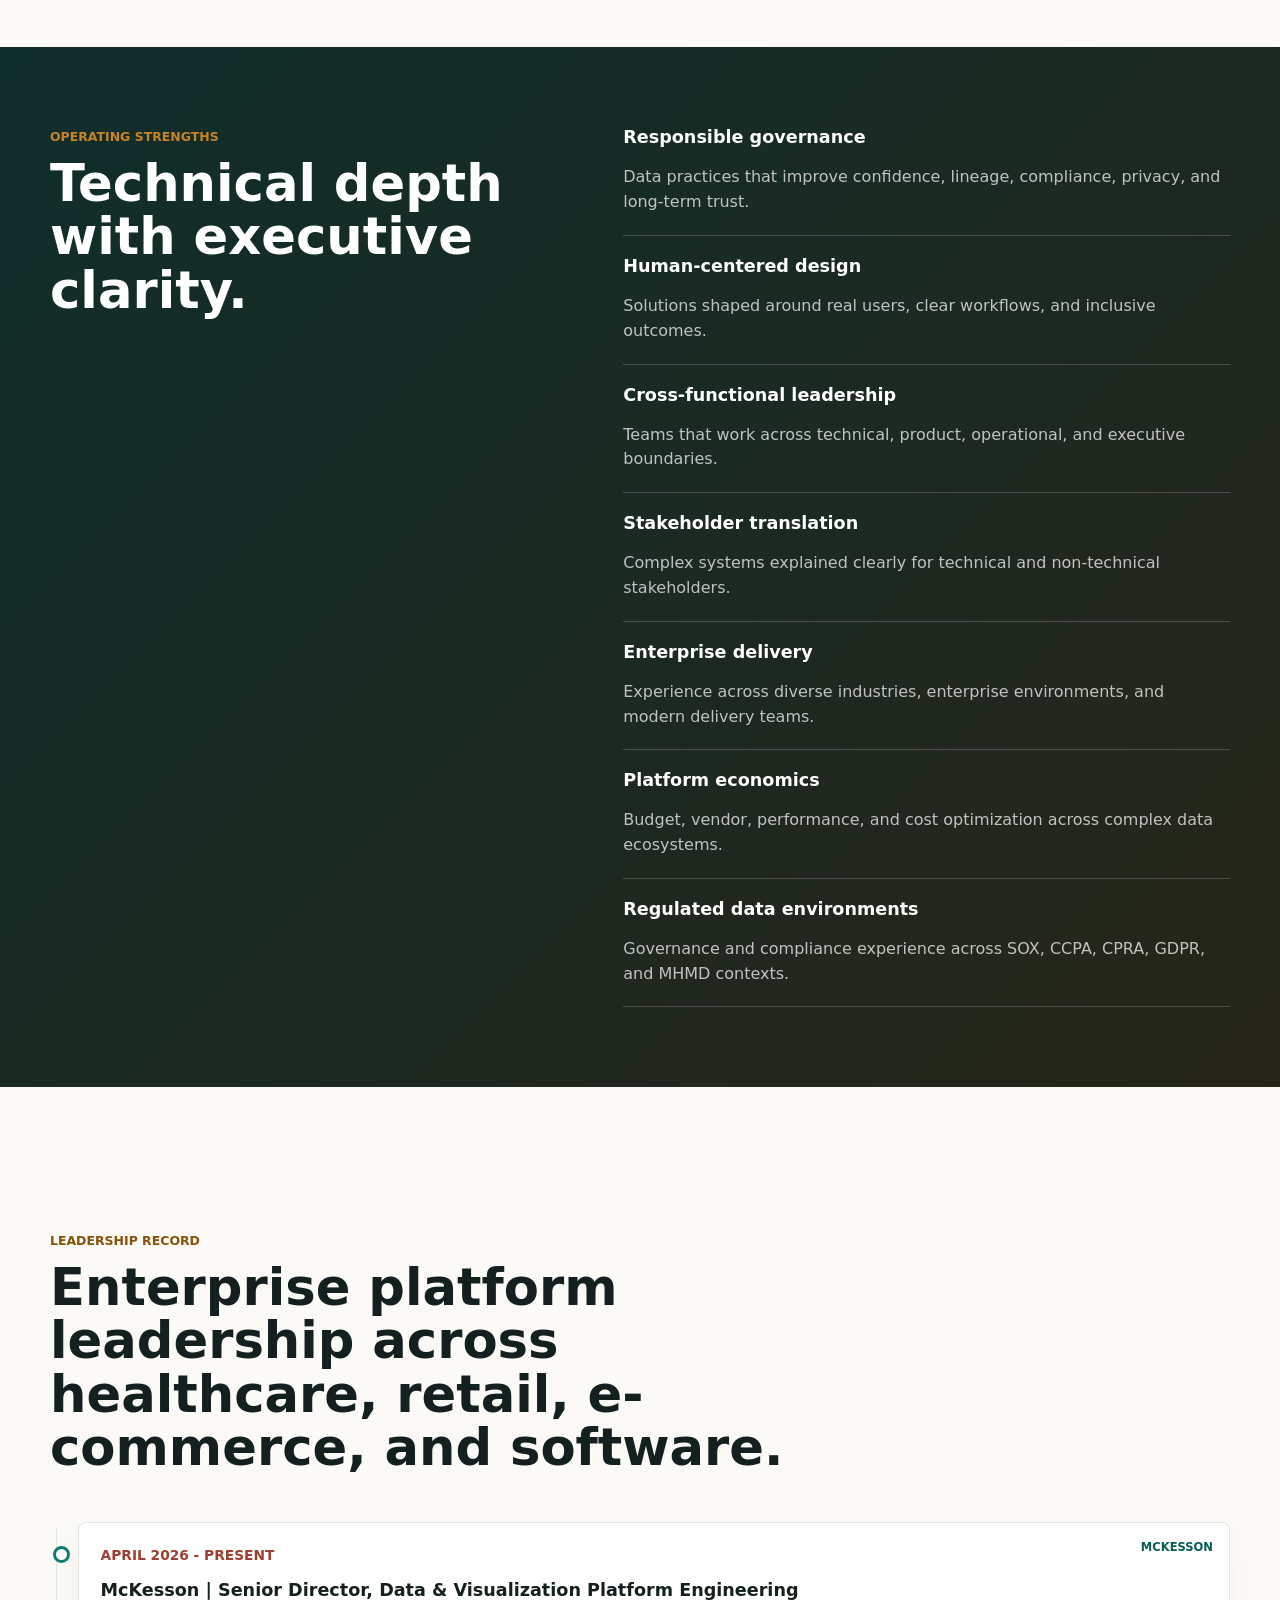
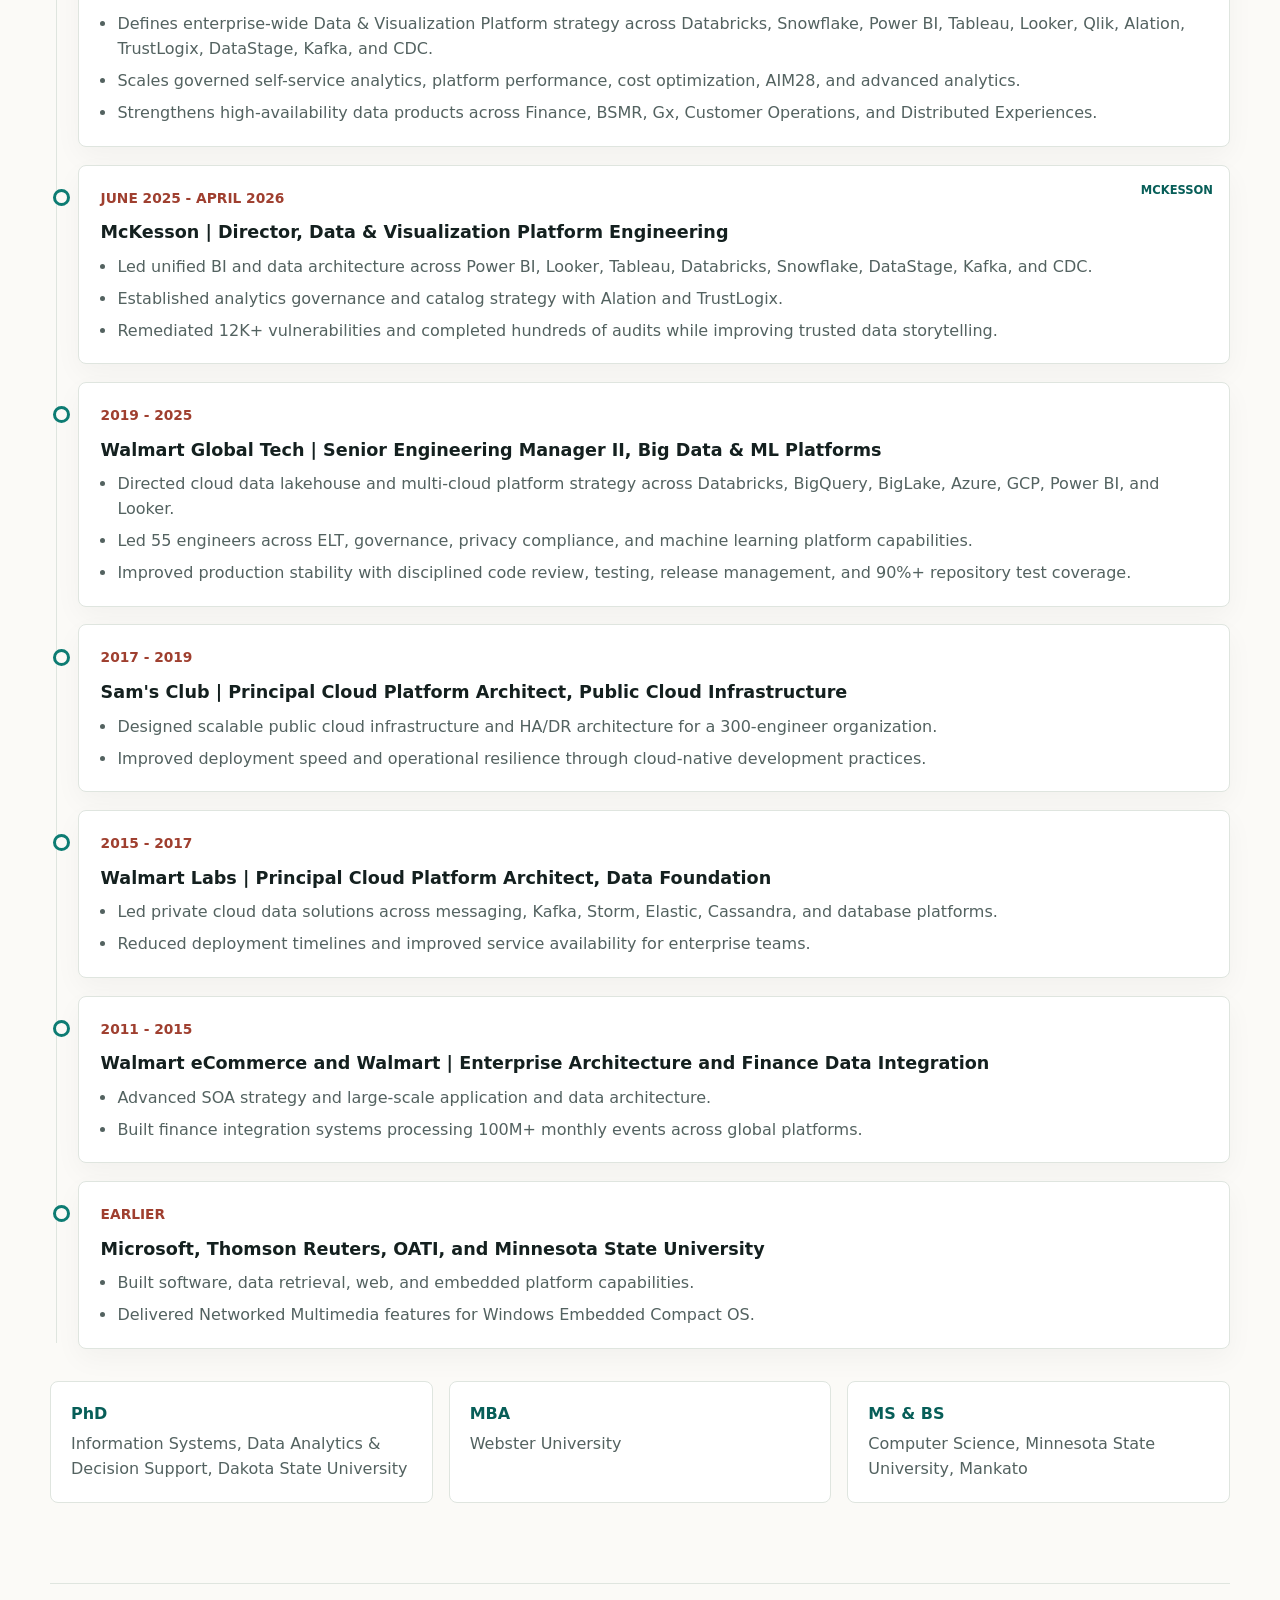
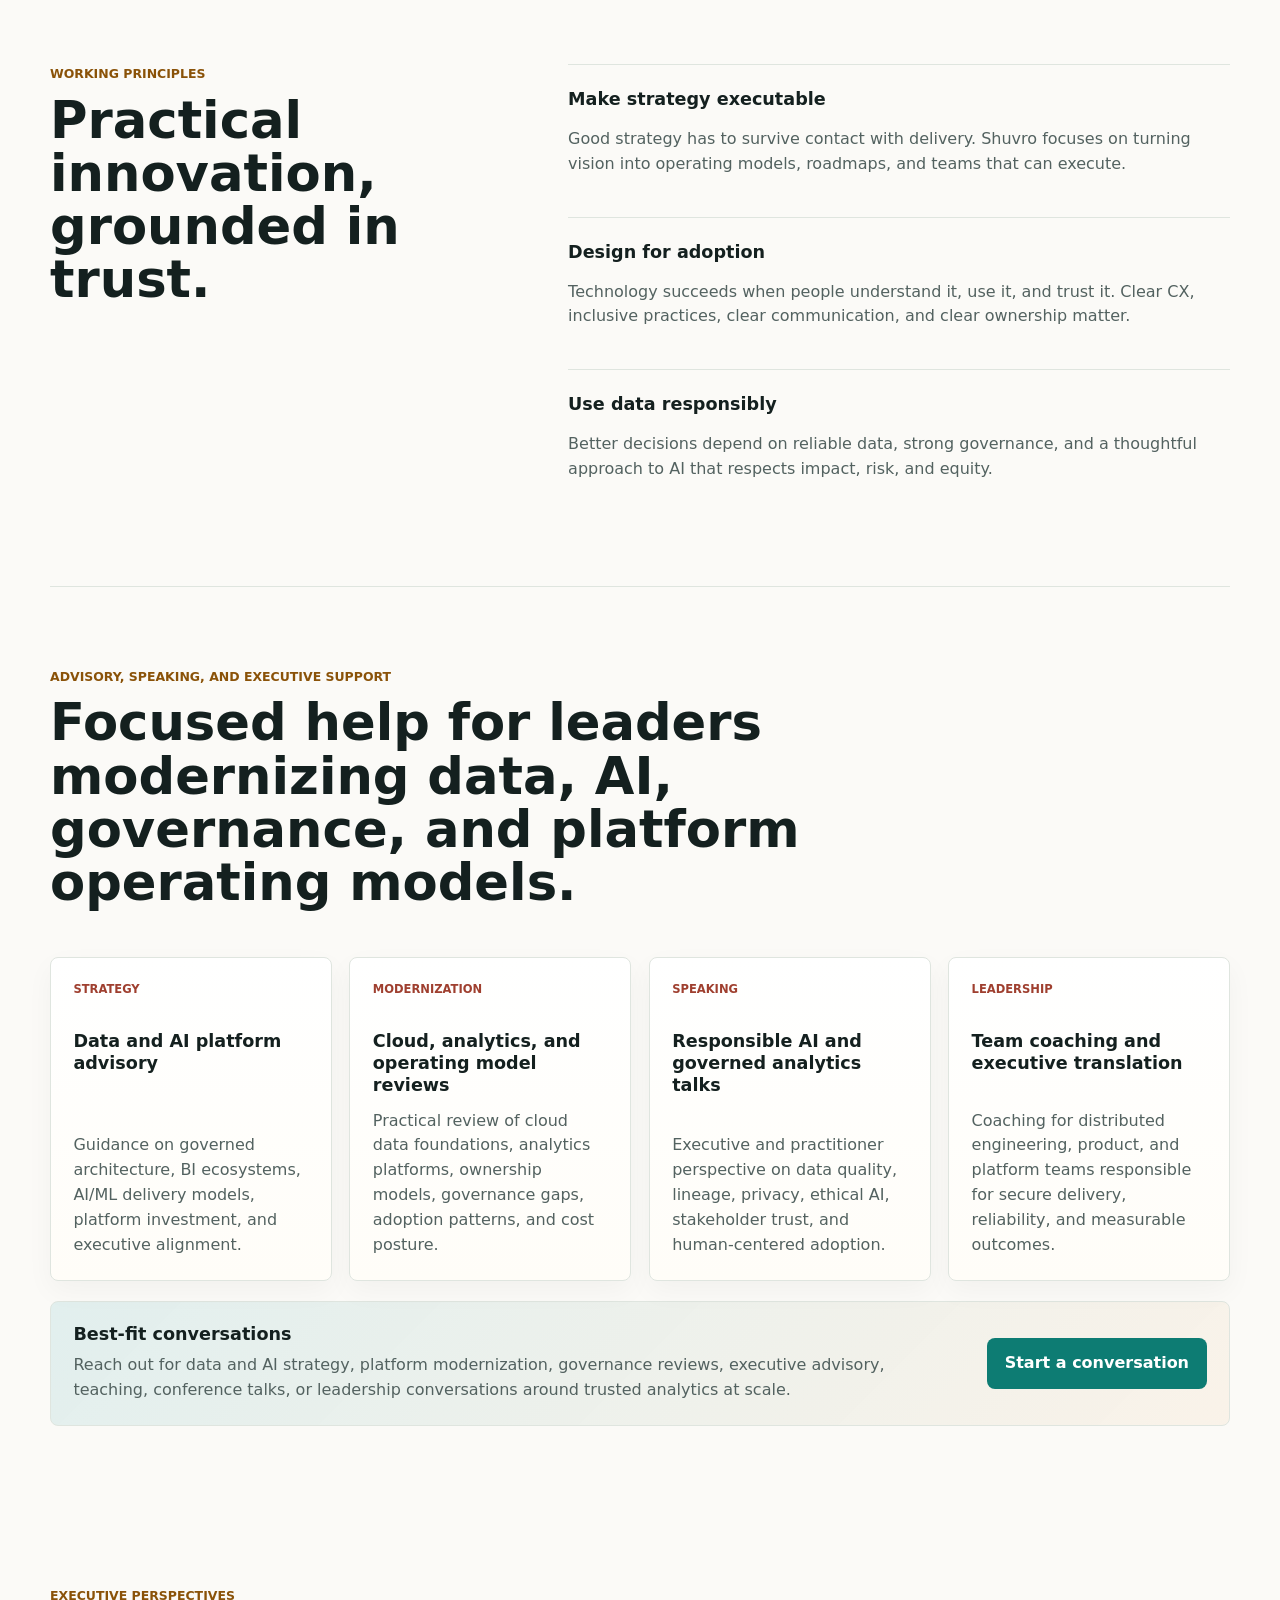
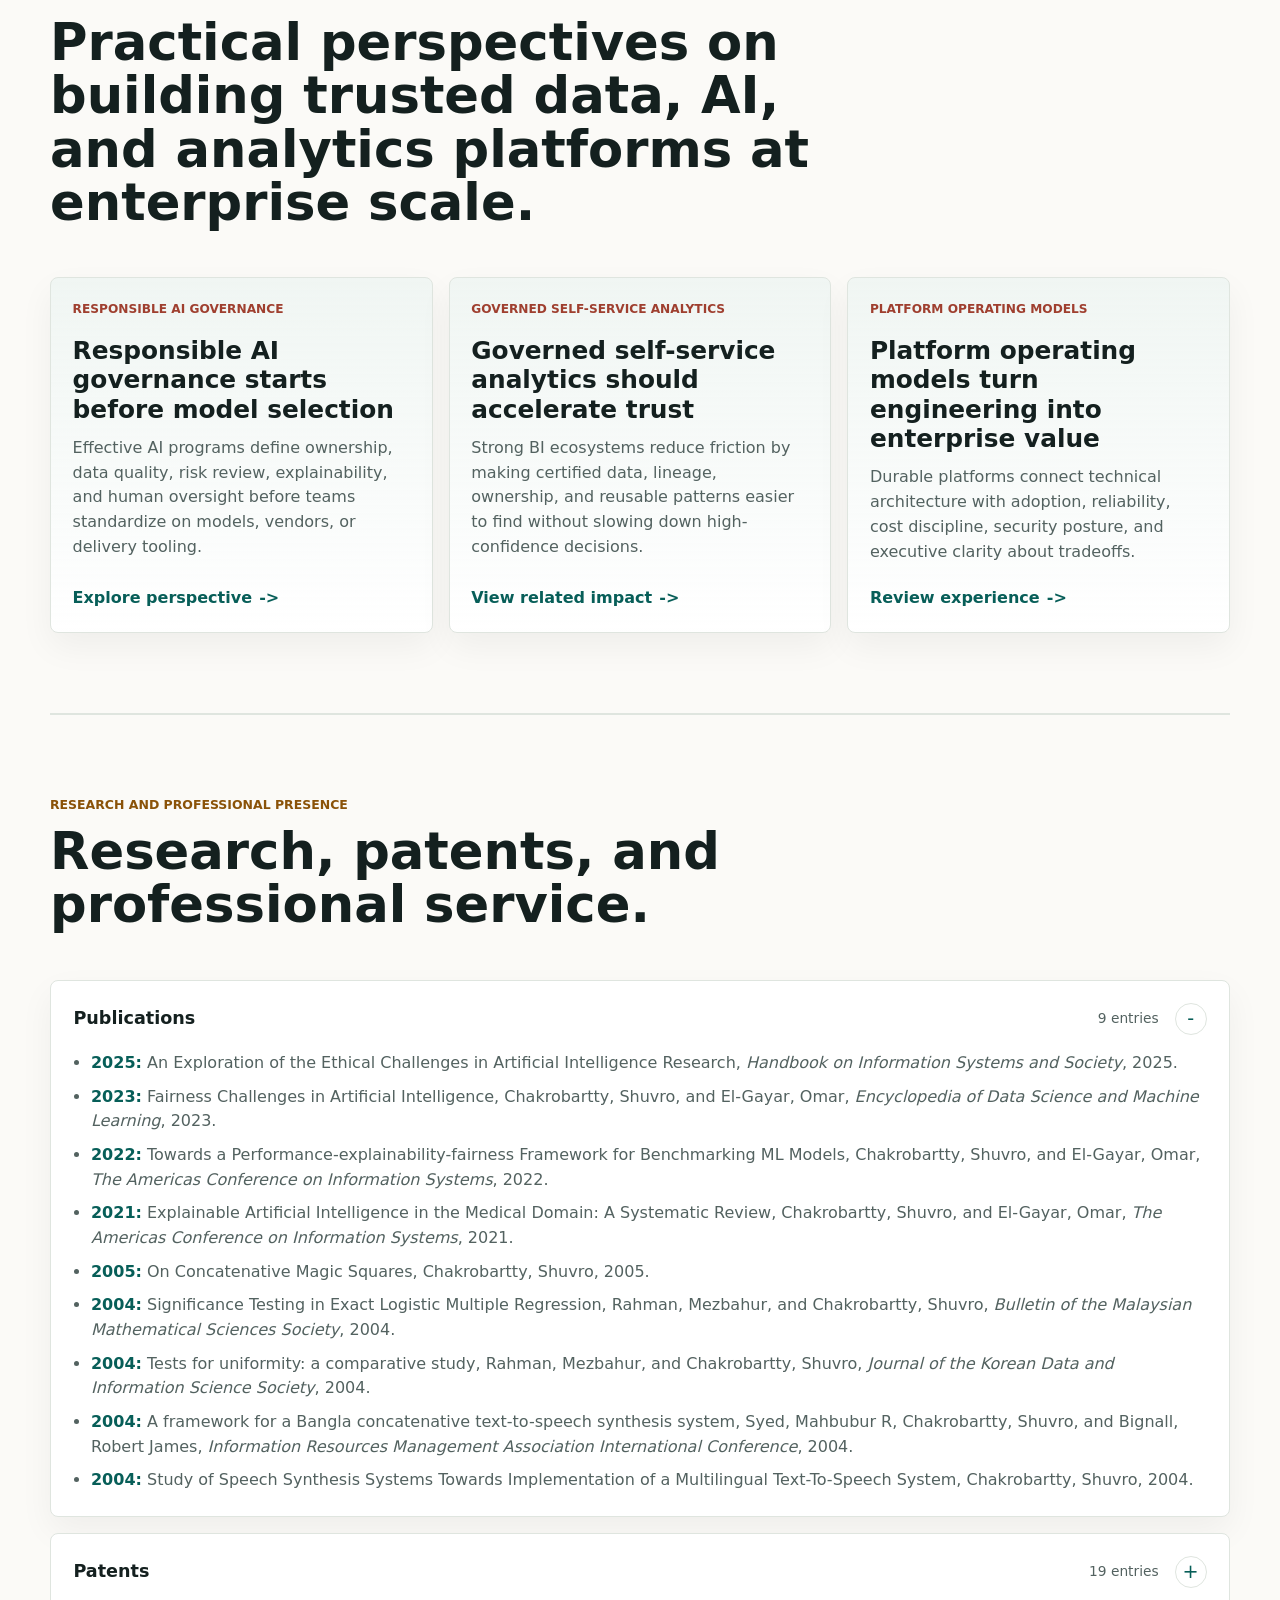
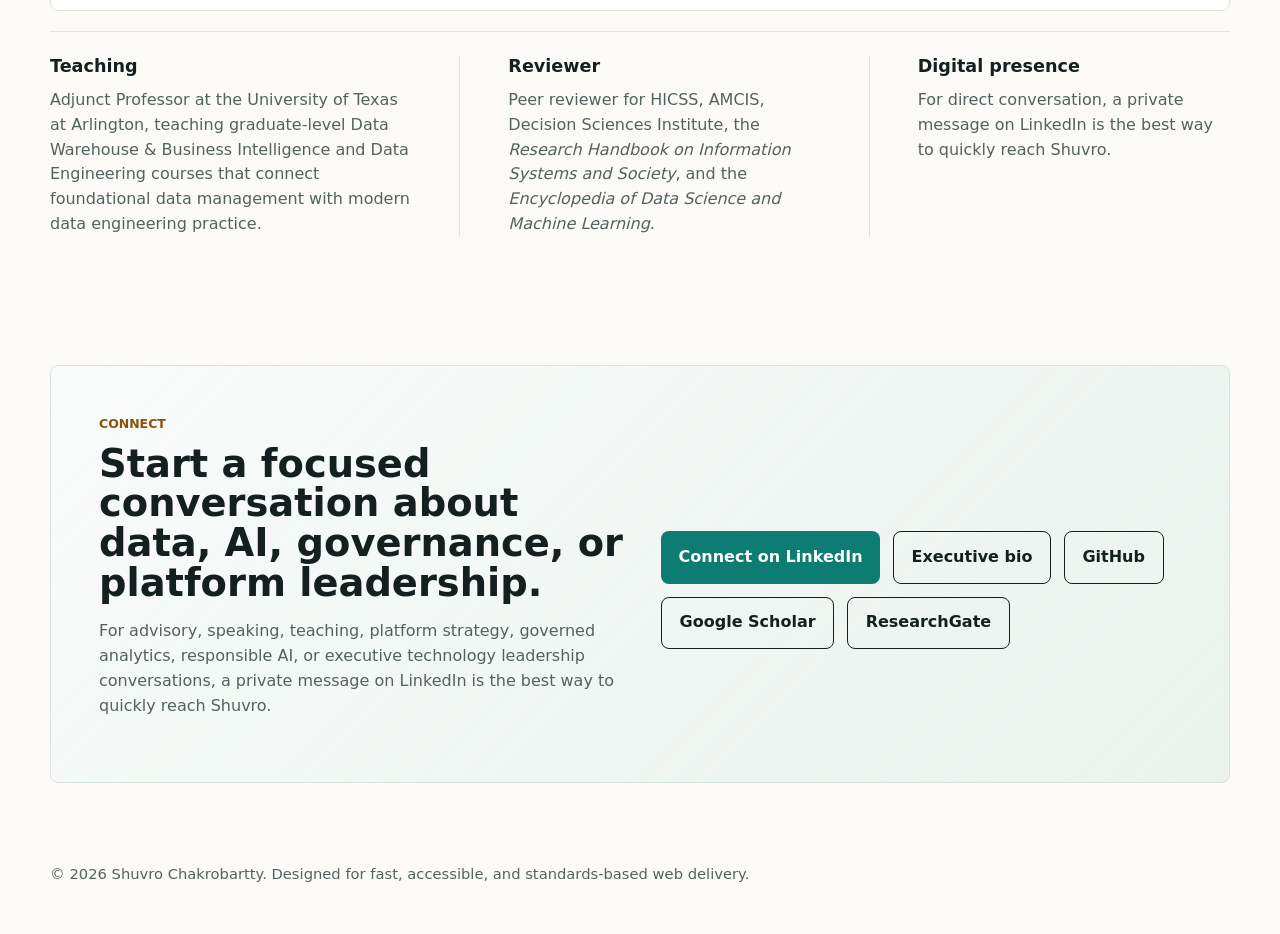
==== commit dcd99713: "some layout improvements" ====
--- a/index.html
+++ b/index.html
@@ -206,6 +206,7 @@
           aria-hidden="true"
           width="1600"
           height="900"
+          decoding="async"
           fetchpriority="high"
         >
         <div class="hero-overlay" aria-hidden="true"></div>
@@ -307,7 +308,7 @@
             <h3>Product innovation</h3>
             <p>
               Guide platform and product teams from strategy through delivery
-              with modern UX, agile execution, and measurable adoption outcomes.
+              with modern CX, agile execution, and measurable adoption outcomes.
             </p>
           </article>
           <article class="feature-card">
@@ -625,7 +626,7 @@
             <h3>Design for adoption</h3>
             <p>
               Technology succeeds when people understand it, use it, and trust it.
-              Clear UX, inclusive practices, clear communication, and clear ownership matter.
+              Clear CX, inclusive practices, clear communication, and clear ownership matter.
             </p>
           </article>
           <article>
--- a/styles.css
+++ b/styles.css
@@ -3,6 +3,7 @@
   --muted: #536260;
   --paper: #fbfaf7;
   --panel: #ffffff;
+  --panel-soft: #fffdf8;
   --line: #dfe5df;
   --charcoal: #101817;
   --teal: #0d7c73;
@@ -11,9 +12,14 @@
   --amber-readable: #8a5208;
   --coral: #9f3f2f;
   --shadow: 0 20px 60px rgba(16, 24, 23, 0.14);
+  --shadow-soft: 0 10px 28px rgba(16, 24, 23, 0.04);
+  --shadow-panel: 0 14px 34px rgba(16, 24, 23, 0.05);
   --soft-teal: #eaf2ee;
   --warm-panel: #fffdf8;
   --max: 1180px;
+  --radius: 8px;
+  --transition: 0.2s ease;
+  --panel-border: 1px solid var(--line);
 }
 
 * {
@@ -95,9 +101,9 @@
   padding: 1rem clamp(1rem, 4vw, 3rem);
   color: #f8fbf8;
   transition:
-    background 0.2s ease,
-    box-shadow 0.2s ease,
-    color 0.2s ease;
+    background var(--transition),
+    box-shadow var(--transition),
+    color var(--transition);
 }
 
 .site-header[data-elevated="true"] {
@@ -122,7 +128,7 @@
   width: 42px;
   height: 42px;
   border: 1px solid currentColor;
-  border-radius: 8px;
+  border-radius: var(--radius);
   font-size: 0.8rem;
 }
 
@@ -147,9 +153,8 @@
 
 .hero {
   position: relative;
-  min-height: 100svh;
-  display: grid;
-  align-items: end;
+  display: grid;
+  align-items: start;
   overflow: hidden;
   background: var(--charcoal);
   color: #ffffff;
@@ -179,15 +184,15 @@
   width: min(var(--max), calc(100% - 2rem));
   min-width: 0;
   margin: 0 auto;
-  padding: 5.25rem 0 2.75rem 1.5rem;
+  padding: 2rem 0 2rem 1.5rem;
 }
 
 .hero-content::before {
   content: "";
   position: absolute;
   left: 0;
-  top: 5.25rem;
-  bottom: 3rem;
+  top: 2rem;
+  bottom: 1.5rem;
   width: 2px;
   background: linear-gradient(180deg, var(--amber), rgba(255, 255, 255, 0.08));
 }
@@ -250,18 +255,24 @@
   justify-content: center;
   min-height: 48px;
   padding: 0.8rem 1.1rem;
-  border-radius: 7px;
+  border-radius: var(--radius);
   font-weight: 740;
   text-decoration: none;
   transition:
-    transform 0.2s ease,
-    border-color 0.2s ease,
-    background 0.2s ease;
+    transform var(--transition),
+    border-color var(--transition),
+    background var(--transition);
 }
 
 .button:hover,
 .button:focus-visible {
   transform: translateY(-1px);
+}
+
+.button:focus-visible,
+.nav a:focus-visible {
+  outline: 3px solid rgba(13, 124, 115, 0.35);
+  outline-offset: 2px;
 }
 
 .button-primary {
@@ -320,7 +331,7 @@
   height: auto;
   object-fit: cover;
   border: 1px solid var(--line);
-  border-radius: 8px;
+  border-radius: var(--radius);
   box-shadow: 0 18px 45px rgba(16, 24, 23, 0.12);
 }
 
@@ -334,8 +345,8 @@
   padding: 1.25rem;
   background: var(--panel);
   border: 1px solid var(--line);
-  border-radius: 8px;
-  box-shadow: 0 14px 34px rgba(16, 24, 23, 0.05);
+  border-radius: var(--radius);
+  box-shadow: var(--shadow-panel);
 }
 
 .quick-facts dt {
@@ -416,9 +427,9 @@
   display: flex;
   flex-direction: column;
   border: 1px solid var(--line);
-  border-radius: 8px;
+  border-radius: var(--radius);
   background: linear-gradient(180deg, var(--panel) 0%, var(--warm-panel) 100%);
-  box-shadow: 0 12px 32px rgba(16, 24, 23, 0.04);
+  box-shadow: var(--shadow-soft);
 }
 
 .feature-card p {
@@ -447,7 +458,7 @@
   padding: 1.4rem;
   background: var(--panel);
   border: 1px solid var(--line);
-  border-radius: 8px;
+  border-radius: var(--radius);
   box-shadow: 0 10px 28px rgba(16, 24, 23, 0.05);
   overflow: hidden;
 }
@@ -500,8 +511,8 @@
   padding: 1.4rem;
   background: linear-gradient(180deg, var(--panel) 0%, var(--warm-panel) 100%);
   border: 1px solid var(--line);
-  border-radius: 8px;
-  box-shadow: 0 14px 34px rgba(16, 24, 23, 0.04);
+  border-radius: var(--radius);
+  box-shadow: var(--shadow-panel);
 }
 
 .impact-stories span {
@@ -548,7 +559,7 @@
   padding: 1.25rem;
   background: rgba(255, 255, 255, 0.52);
   border: 1px solid var(--line);
-  border-radius: 8px;
+  border-radius: var(--radius);
 }
 
 .tech-strip span {
@@ -578,11 +589,11 @@
   color: inherit;
   background: var(--panel);
   border: 1px solid var(--line);
-  border-radius: 8px;
+  border-radius: var(--radius);
 }
 
 .research-card[open] {
-  box-shadow: 0 14px 36px rgba(16, 24, 23, 0.06);
+  box-shadow: var(--shadow-panel);
 }
 
 .research-card:not([open]) {
@@ -755,8 +766,8 @@
   padding: 1.25rem 1.35rem;
   background: var(--panel);
   border: 1px solid var(--line);
-  border-radius: 8px;
-  box-shadow: 0 10px 28px rgba(16, 24, 23, 0.04);
+  border-radius: var(--radius);
+  box-shadow: var(--shadow-soft);
 }
 
 .experience-grid article::before {
@@ -825,7 +836,7 @@
   padding: 1.25rem;
   background: var(--panel);
   border: 1px solid var(--line);
-  border-radius: 8px;
+  border-radius: var(--radius);
 }
 
 .credential-strip span {
@@ -864,8 +875,8 @@
   padding: 1.4rem;
   background: linear-gradient(180deg, var(--panel) 0%, var(--warm-panel) 100%);
   border: 1px solid var(--line);
-  border-radius: 8px;
-  box-shadow: 0 12px 32px rgba(16, 24, 23, 0.04);
+  border-radius: var(--radius);
+  box-shadow: var(--shadow-soft);
 }
 
 .advisory-grid span {
@@ -895,7 +906,7 @@
     linear-gradient(135deg, rgba(13, 124, 115, 0.12), rgba(201, 131, 36, 0.1)),
     var(--panel);
   border: 1px solid var(--line);
-  border-radius: 8px;
+  border-radius: var(--radius);
 }
 
 .advisory-cta h3 {
@@ -927,8 +938,8 @@
     linear-gradient(180deg, rgba(234, 242, 238, 0.72) 0%, rgba(255, 255, 255, 0.9) 100%),
     var(--panel);
   border: 1px solid var(--line);
-  border-radius: 8px;
-  box-shadow: 0 14px 34px rgba(16, 24, 23, 0.05);
+  border-radius: var(--radius);
+  box-shadow: var(--shadow-panel);
 }
 
 .insights-grid span {
@@ -983,7 +994,7 @@
     linear-gradient(135deg, rgba(255, 255, 255, 0.68), rgba(234, 242, 238, 0.85)),
     var(--soft-teal);
   border: 1px solid #d7e5de;
-  border-radius: 8px;
+  border-radius: var(--radius);
 }
 
 .contact-section h2 {
@@ -1003,6 +1014,20 @@
 
 .site-footer p {
   margin: 0;
+}
+
+@media (prefers-reduced-motion: reduce) {
+  html {
+    scroll-behavior: auto;
+  }
+
+  *,
+  *::before,
+  *::after {
+    transition-duration: 0.01ms !important;
+    animation-duration: 0.01ms !important;
+    animation-iteration-count: 1 !important;
+  }
 }
 
 @media (max-width: 900px) {
@@ -1034,7 +1059,7 @@
     padding: 0.4rem 0.62rem;
     background: rgba(8, 14, 13, 0.48);
     border: 1px solid rgba(255, 255, 255, 0.22);
-    border-radius: 8px;
+    border-radius: var(--radius);
     font-size: 0.84rem;
     font-weight: 700;
   }
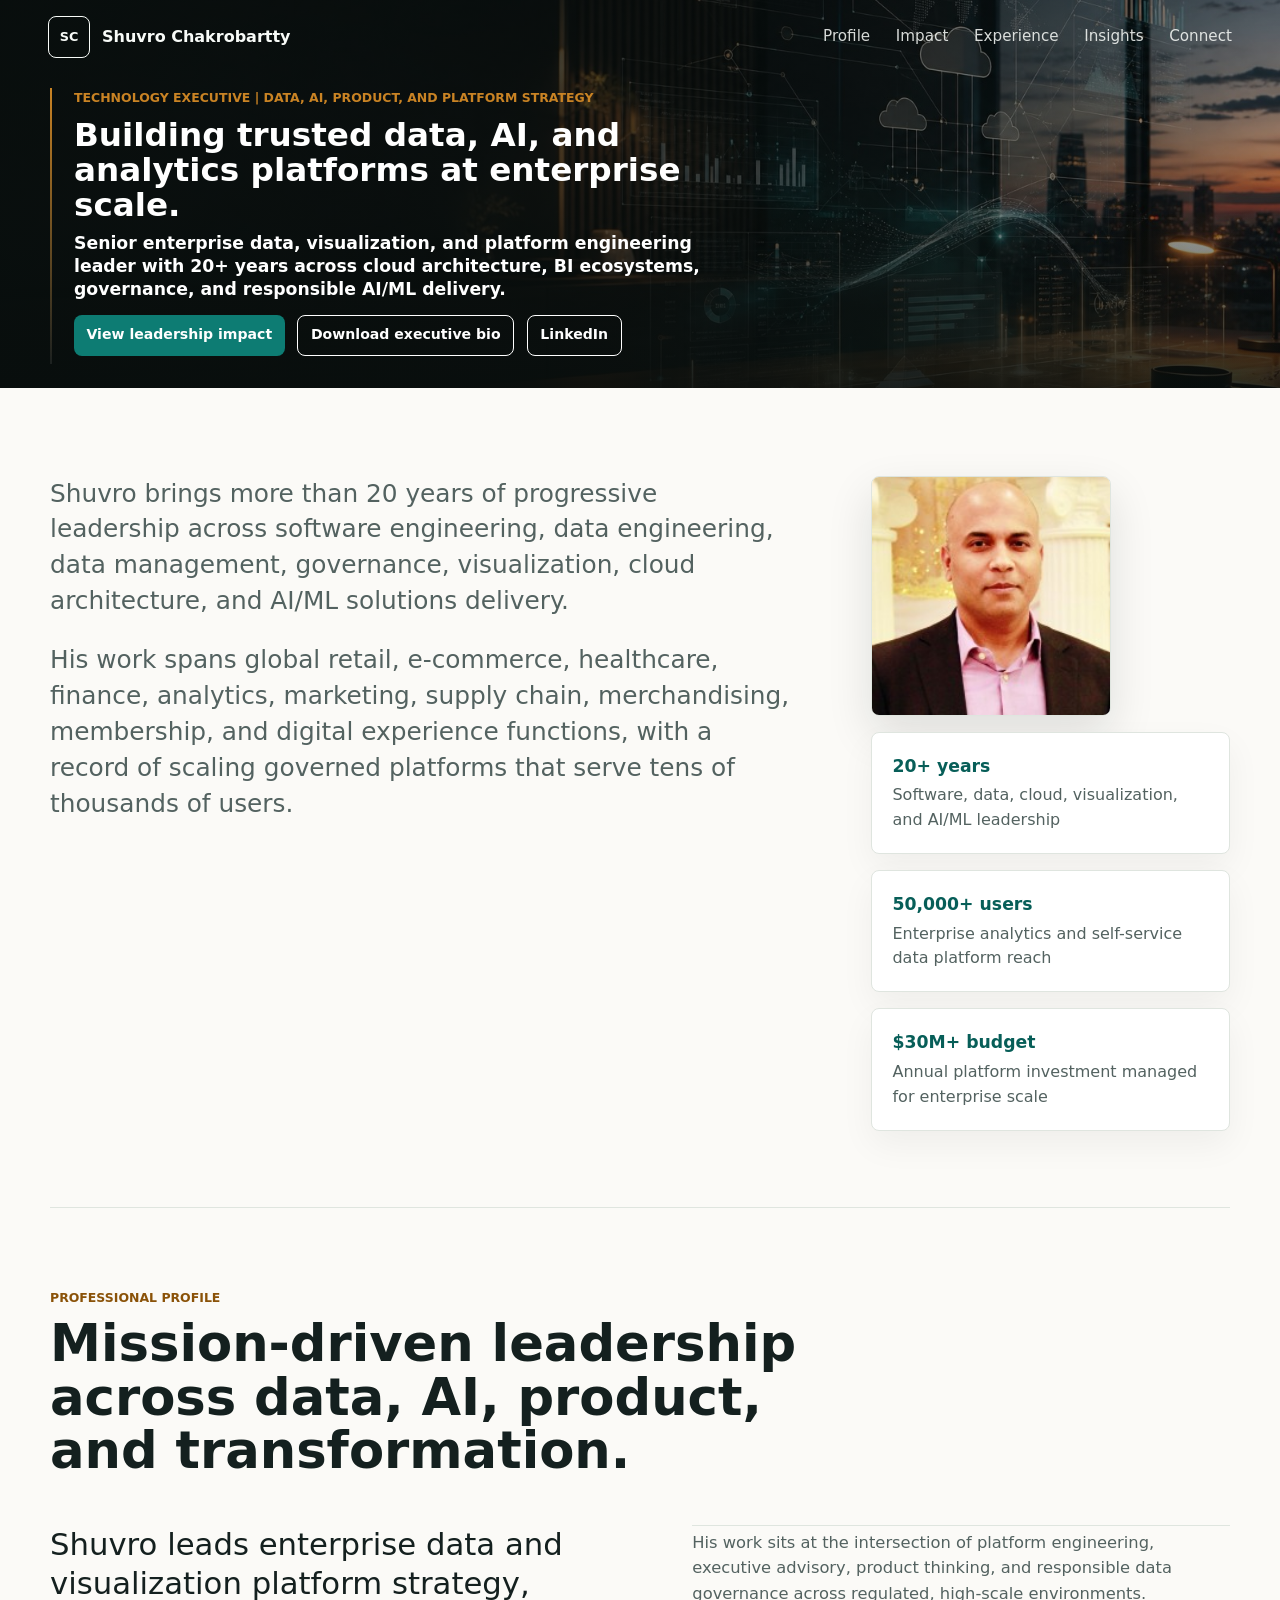
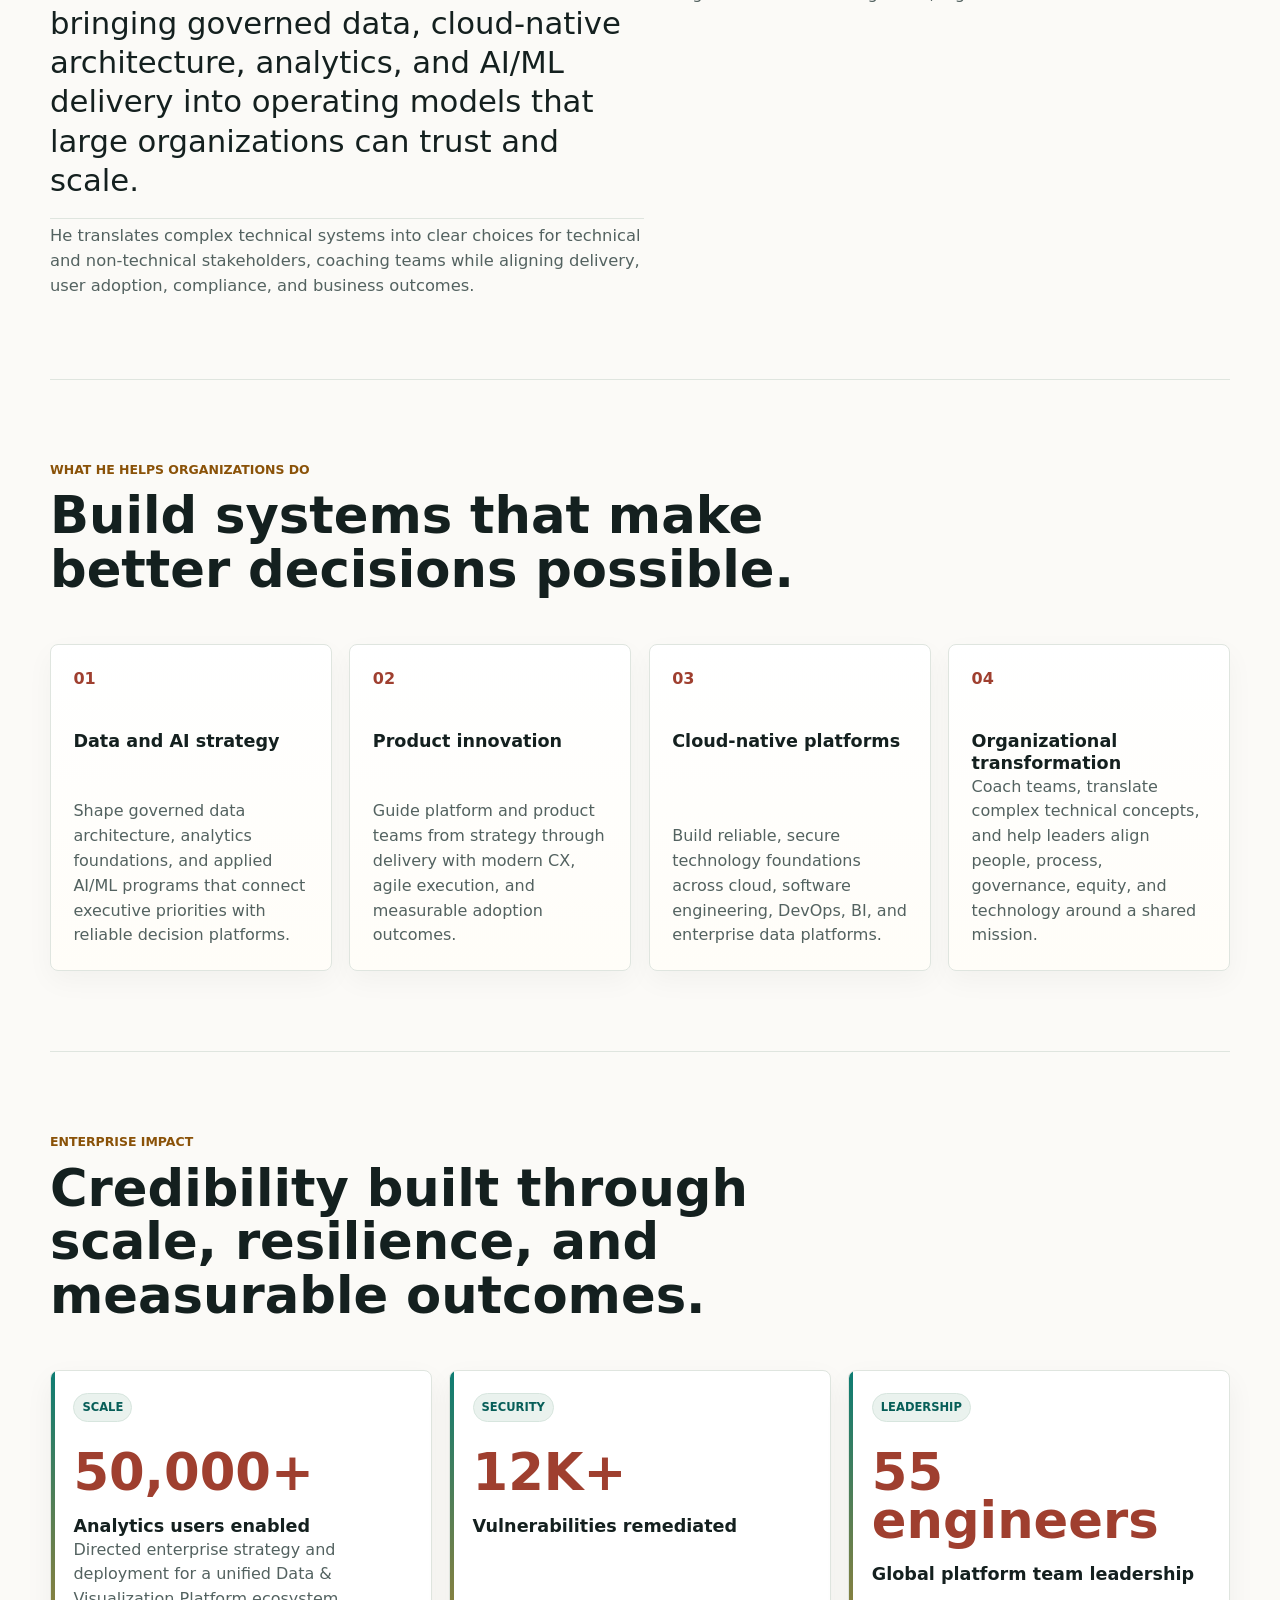
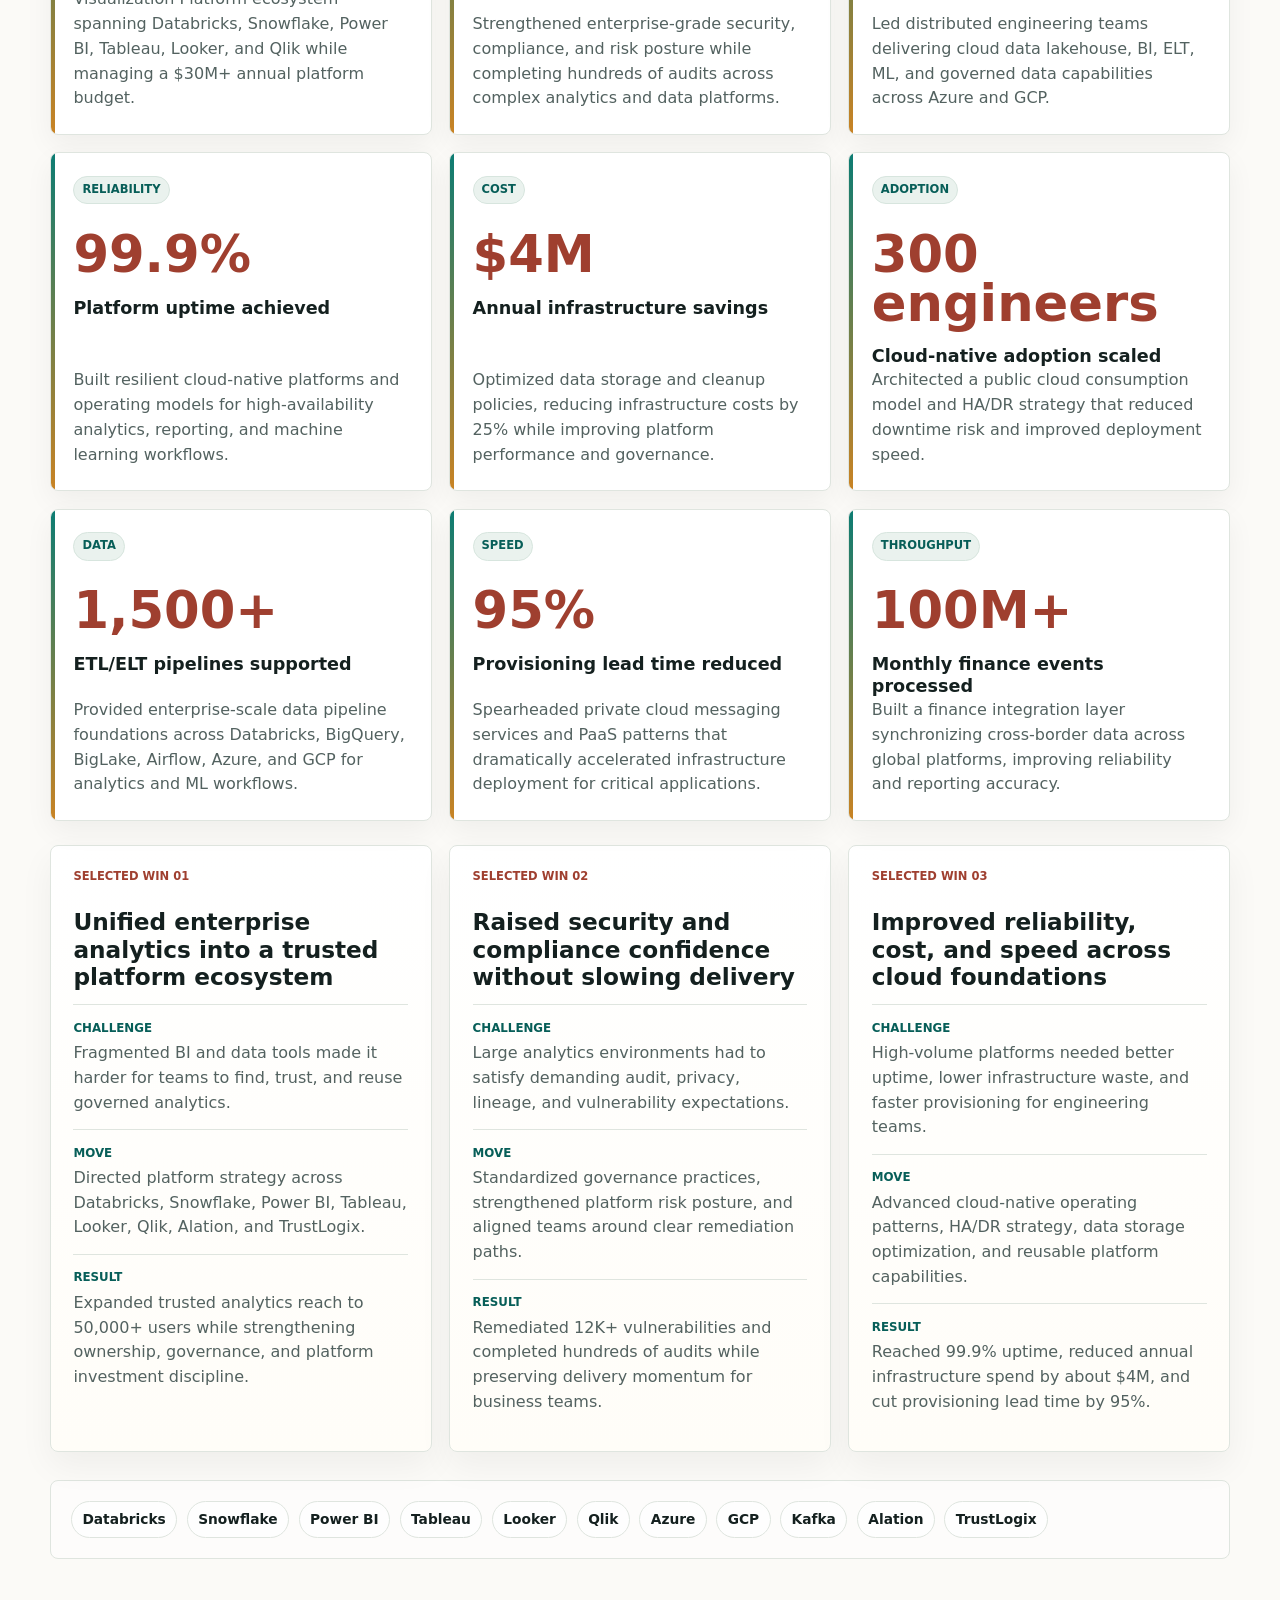
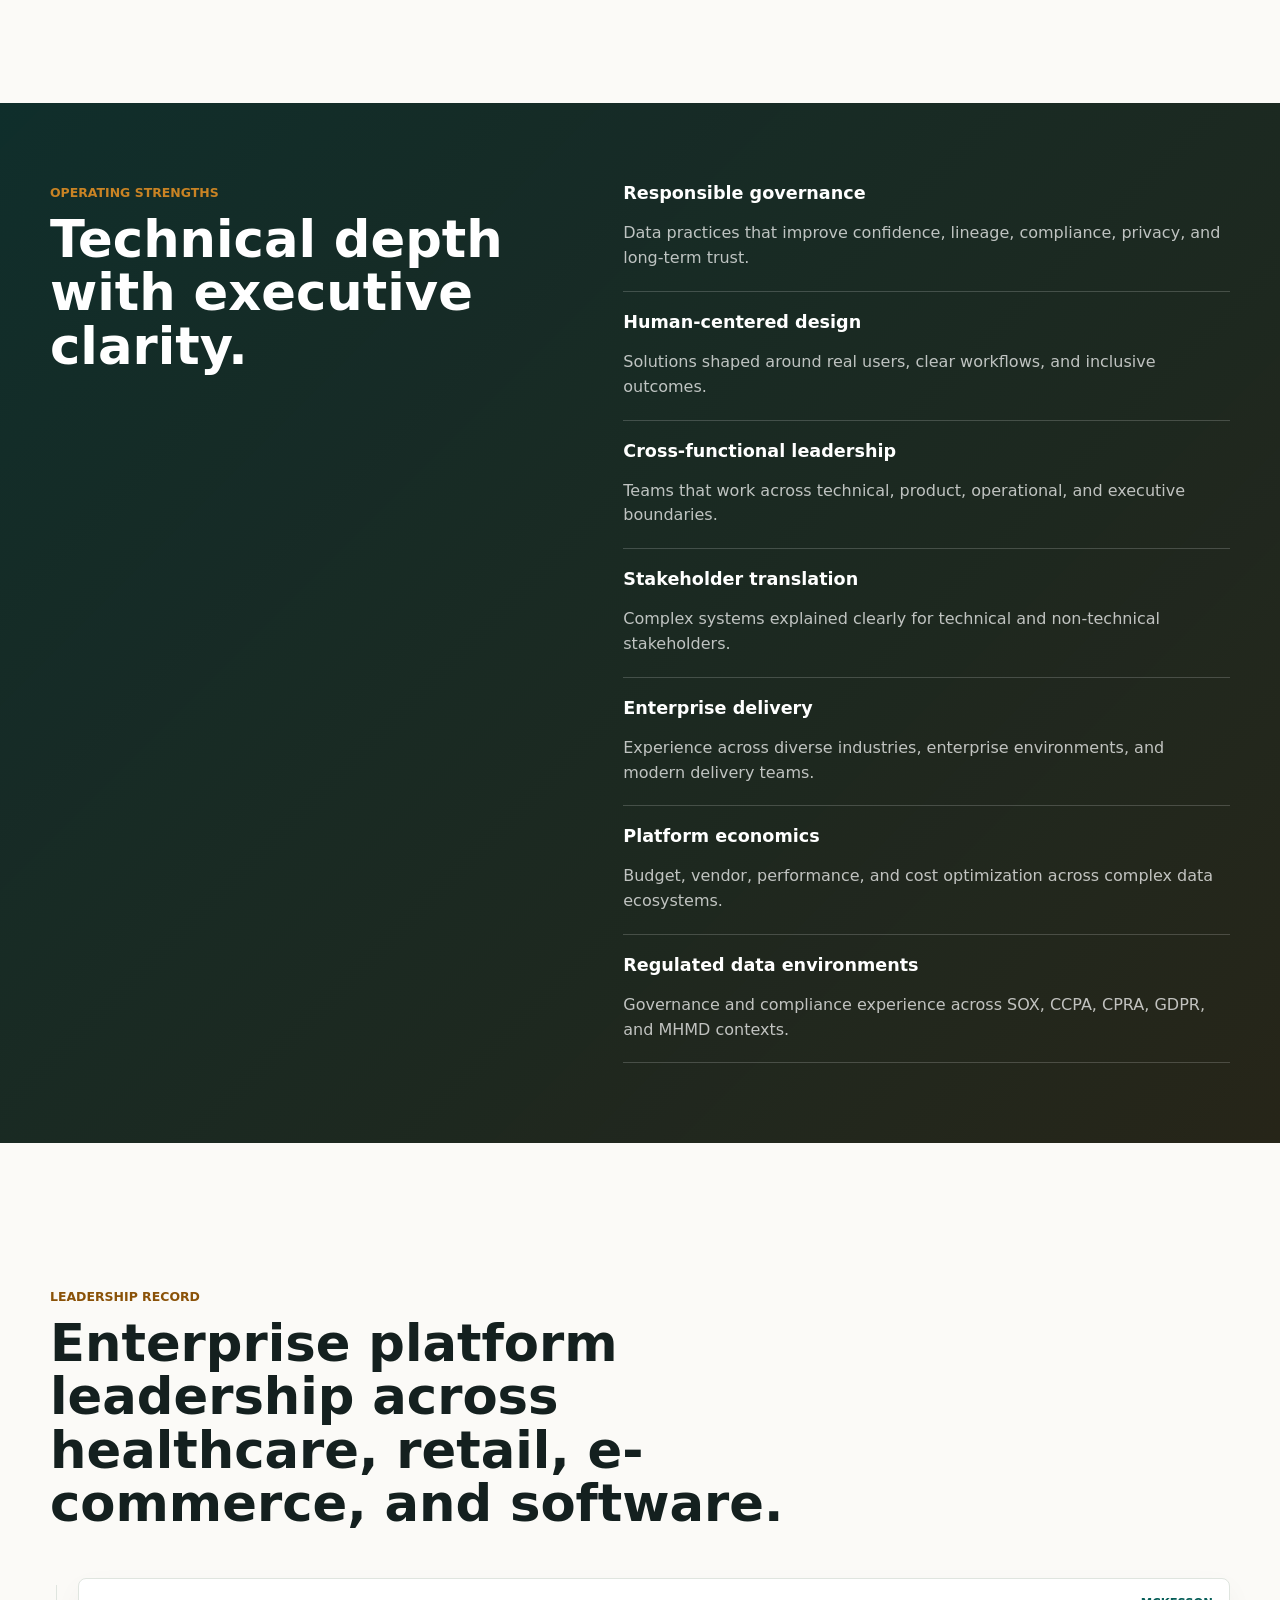
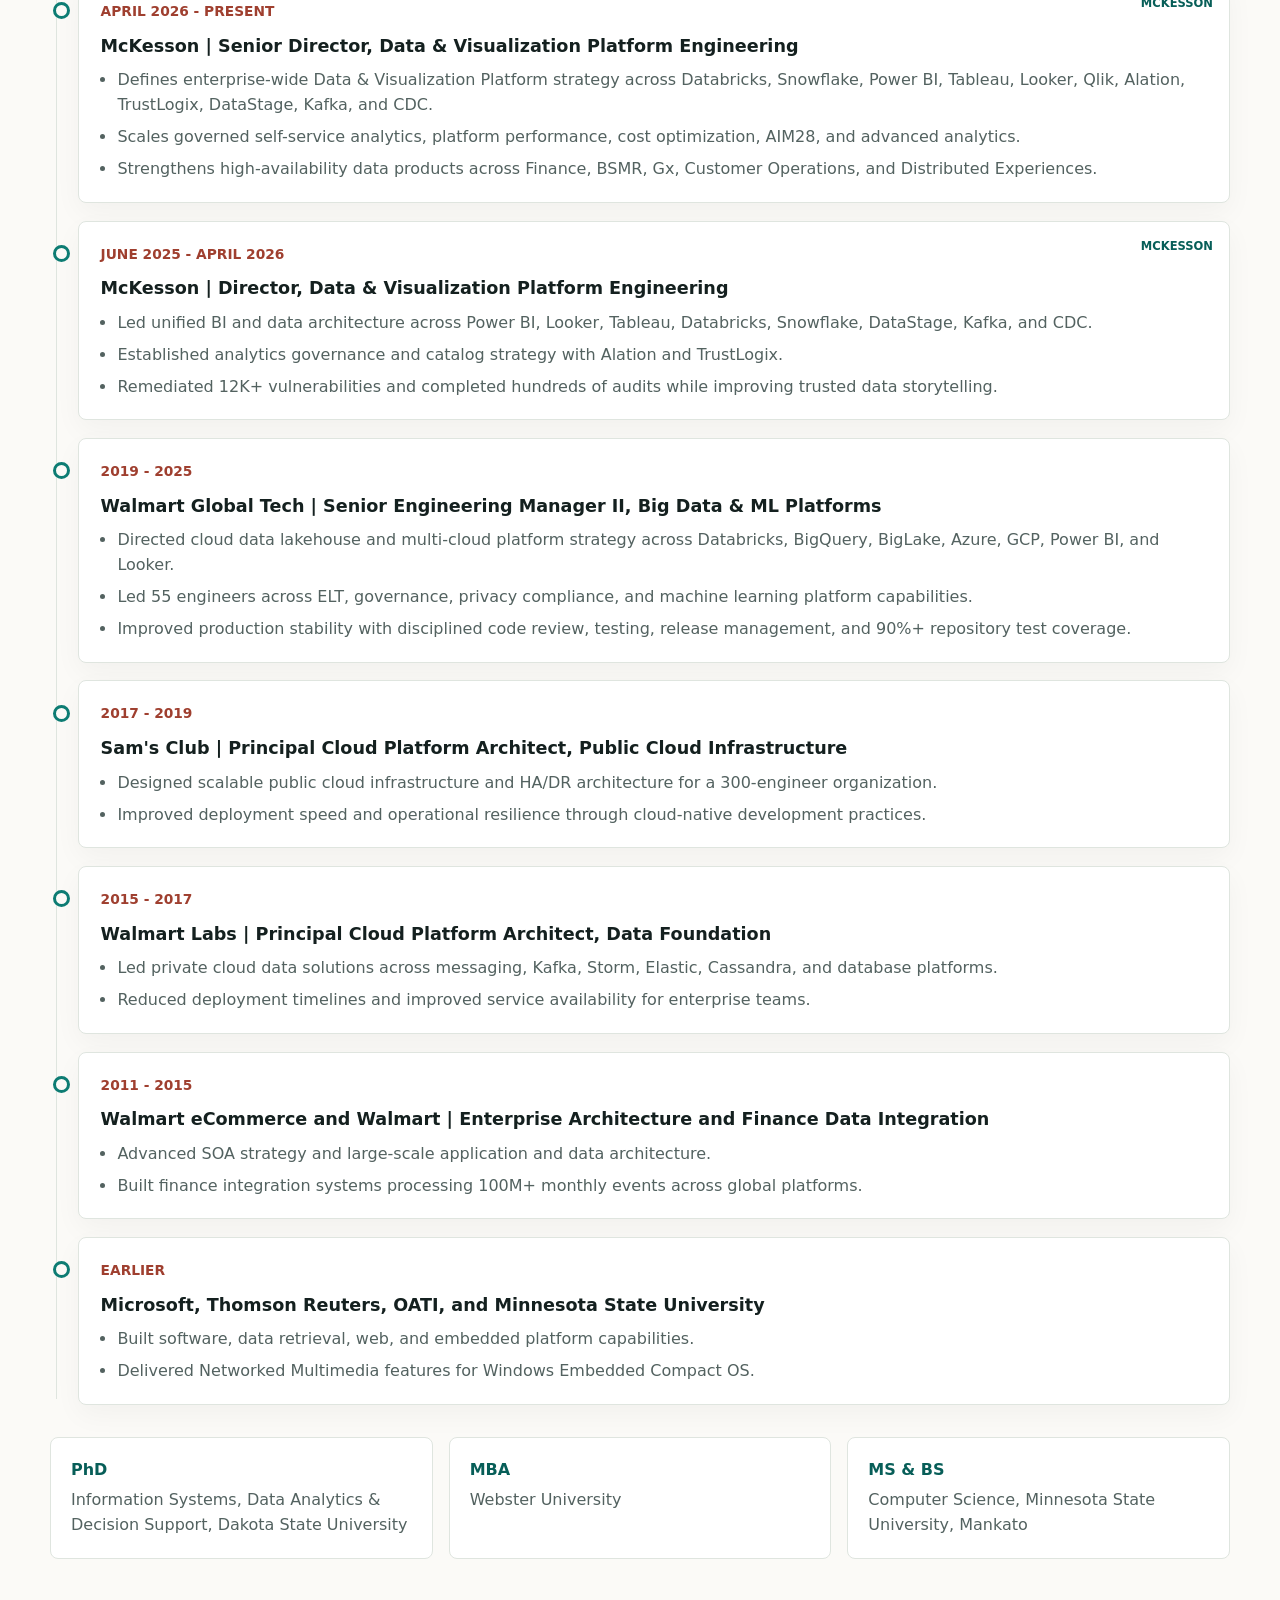
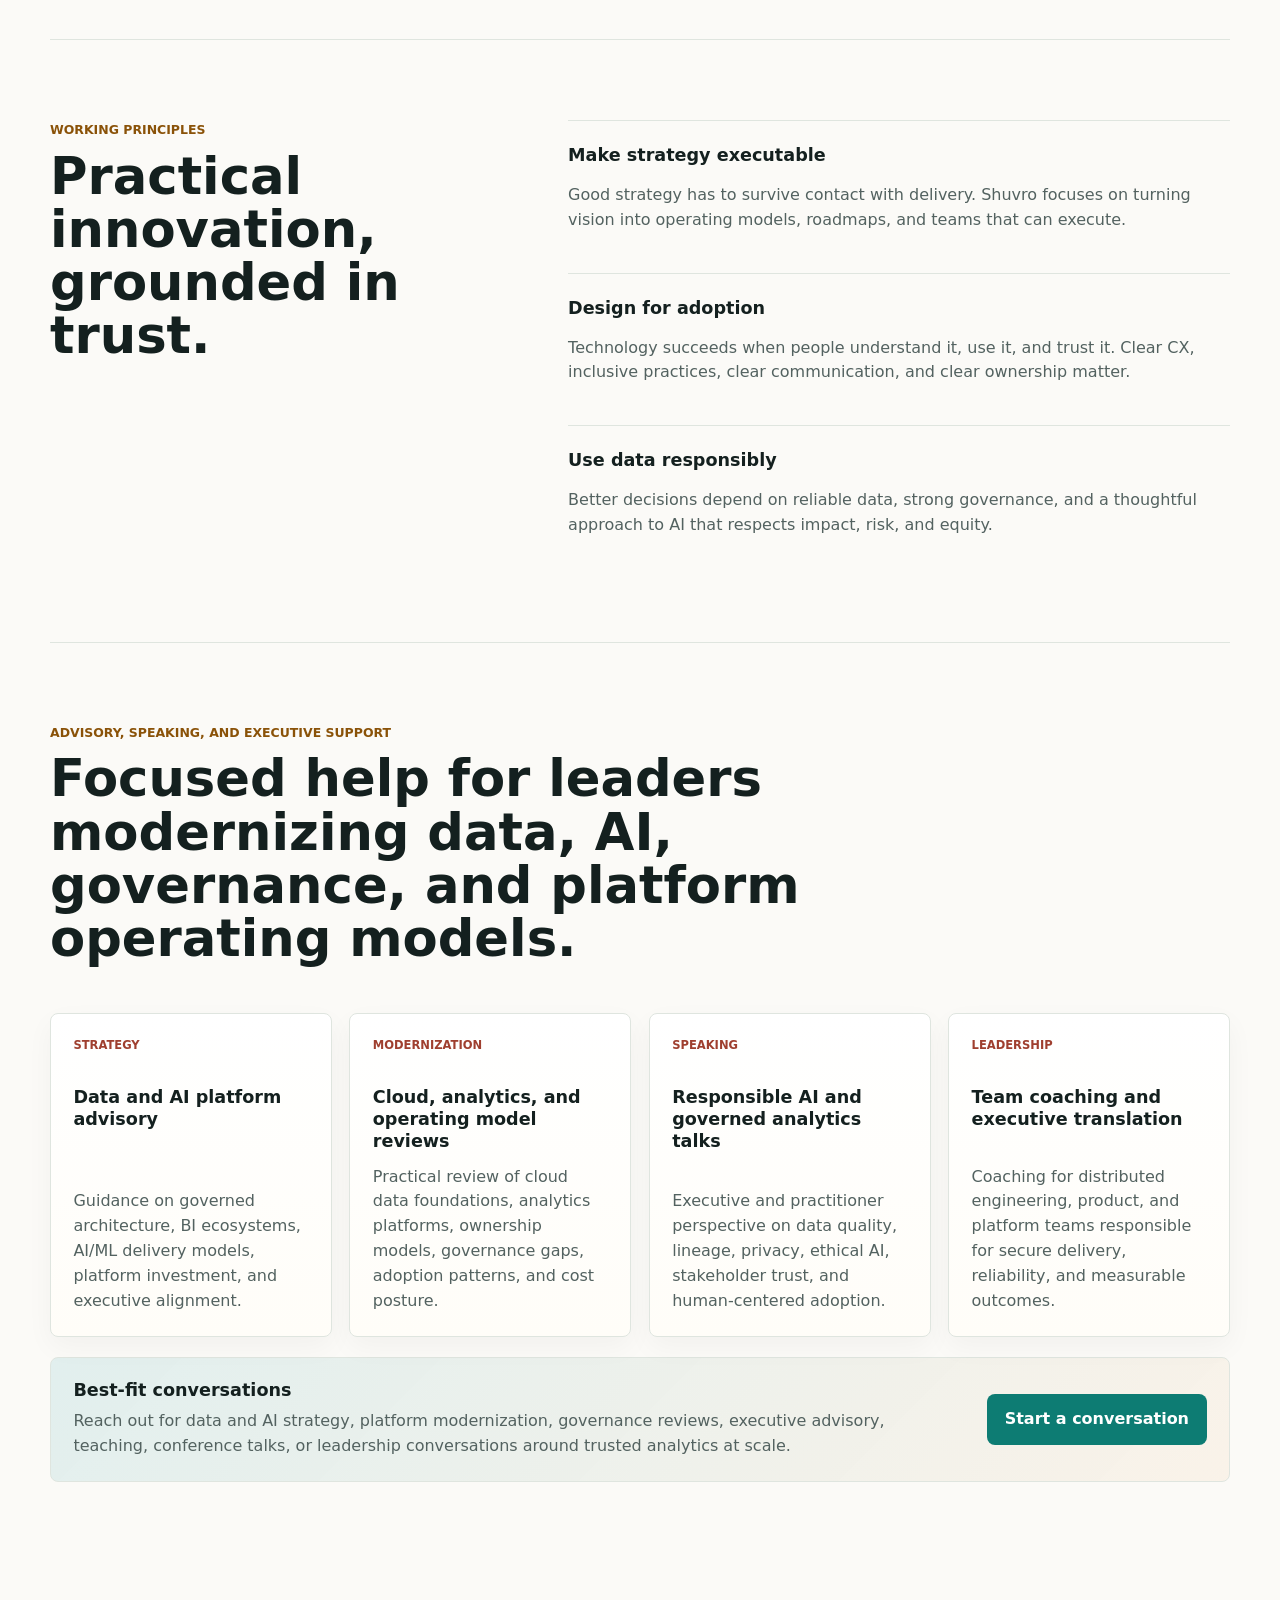
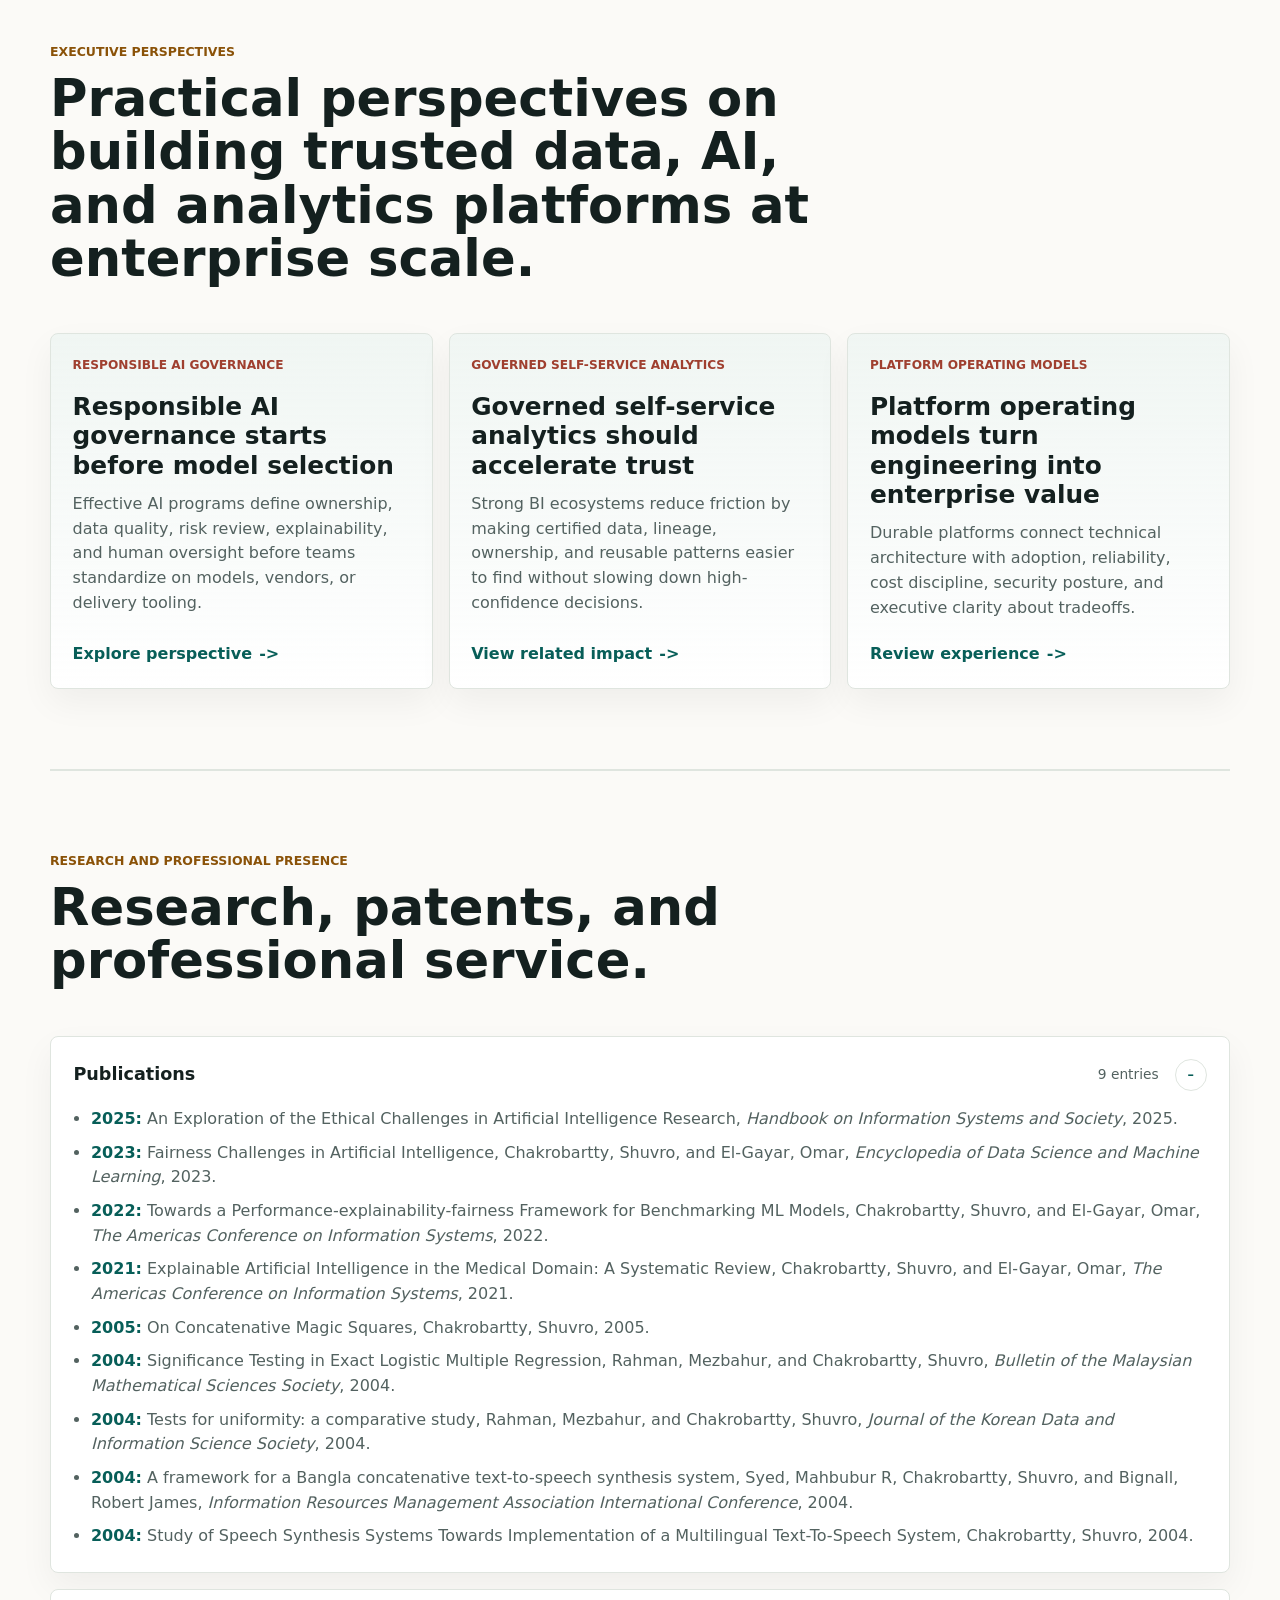
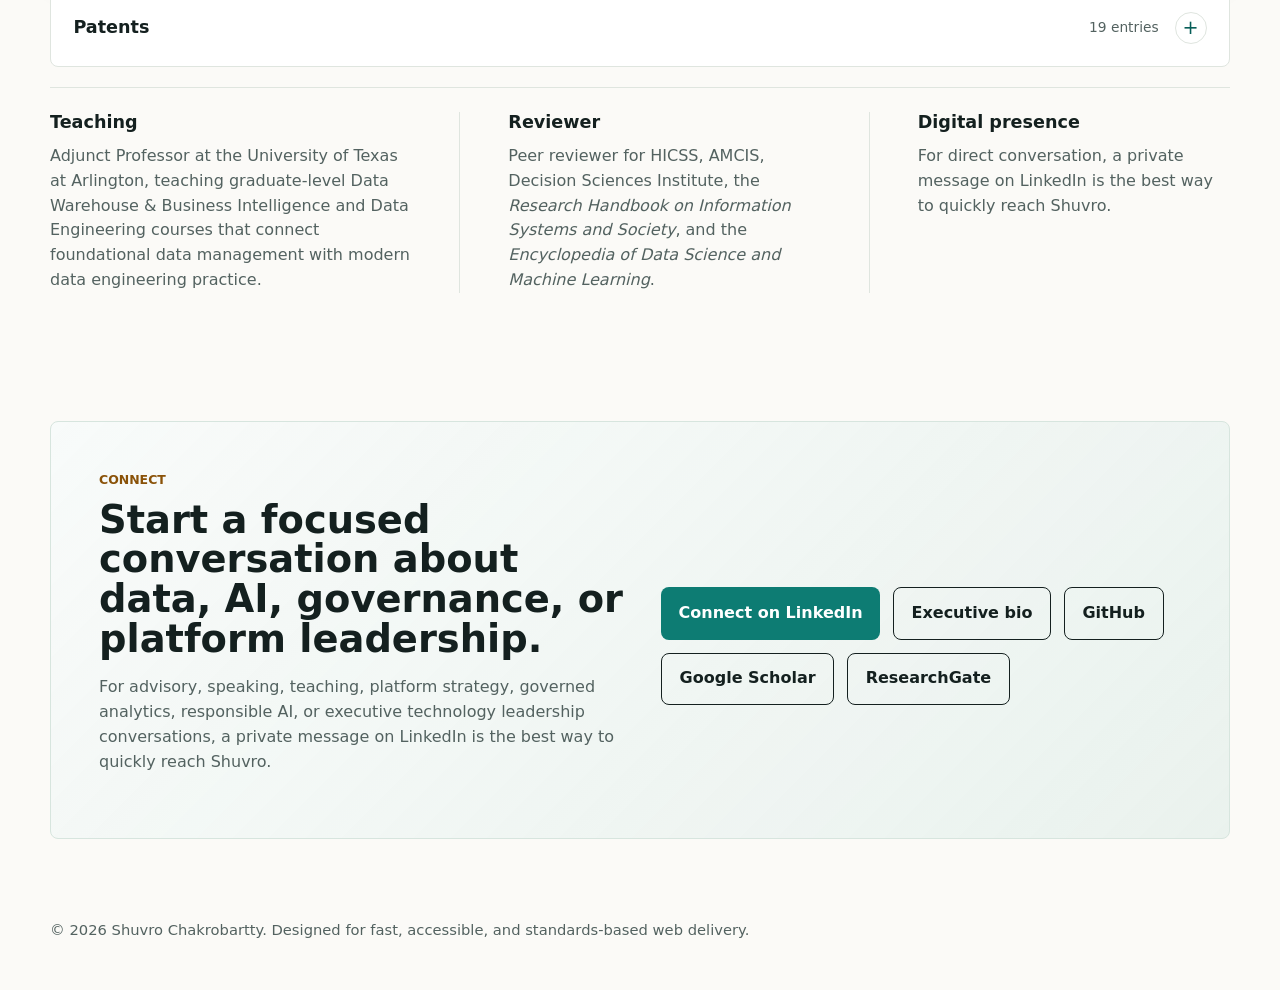
==== commit bb7e9255: "open external linked in new window" ====
--- a/index.html
+++ b/index.html
@@ -216,8 +216,8 @@
           <p class="hero-role">Senior enterprise data, visualization, and platform engineering leader with 20+ years across cloud architecture, BI ecosystems, governance, and responsible AI/ML delivery.</p>
           <div class="hero-actions" aria-label="Primary links">
             <a class="button button-primary" href="#impact">View leadership impact</a>
-            <a class="button button-secondary" href="assets/shuvro-chakrobartty-executive-bio.pdf">Download executive bio</a>
-            <a class="button button-secondary" href="https://www.linkedin.com/in/shuvro" rel="me">LinkedIn</a>
+            <a class="button button-secondary" href="assets/shuvro-chakrobartty-executive-bio.pdf" target="_blank" rel="noopener noreferrer">Download executive bio</a>
+            <a class="button button-secondary" href="https://www.linkedin.com/in/shuvro" target="_blank" rel="me noopener noreferrer">LinkedIn</a>
           </div>
         </div>
       </section>
@@ -687,7 +687,7 @@
               or leadership conversations around trusted analytics at scale.
             </p>
           </div>
-          <a class="button button-primary" href="https://www.linkedin.com/in/shuvro" rel="me">Start a conversation</a>
+          <a class="button button-primary" href="https://www.linkedin.com/in/shuvro" target="_blank" rel="me noopener noreferrer">Start a conversation</a>
         </div>
       </section>
 
@@ -821,11 +821,11 @@
           </p>
         </div>
         <div class="contact-actions">
-          <a class="button button-primary" href="https://www.linkedin.com/in/shuvro" rel="me">Connect on LinkedIn</a>
-          <a class="button button-secondary" href="assets/shuvro-chakrobartty-executive-bio.pdf">Executive bio</a>
-          <a class="button button-secondary" href="https://github.com/chakrs" rel="me">GitHub</a>
-          <a class="button button-secondary" href="https://scholar.google.com/citations?user=XAKzoY0AAAAJ">Google Scholar</a>
-          <a class="button button-secondary" href="https://www.researchgate.net/profile/Shuvro-Chakrobartty/">ResearchGate</a>
+          <a class="button button-primary" href="https://www.linkedin.com/in/shuvro" target="_blank" rel="me noopener noreferrer">Connect on LinkedIn</a>
+          <a class="button button-secondary" href="assets/shuvro-chakrobartty-executive-bio.pdf" target="_blank" rel="noopener noreferrer">Executive bio</a>
+          <a class="button button-secondary" href="https://github.com/chakrs" target="_blank" rel="me noopener noreferrer">GitHub</a>
+          <a class="button button-secondary" href="https://scholar.google.com/citations?user=XAKzoY0AAAAJ" target="_blank" rel="noopener noreferrer">Google Scholar</a>
+          <a class="button button-secondary" href="https://www.researchgate.net/profile/Shuvro-Chakrobartty/" target="_blank" rel="noopener noreferrer">ResearchGate</a>
         </div>
       </section>
     </main>
--- a/styles.css
+++ b/styles.css
@@ -184,14 +184,14 @@
   width: min(var(--max), calc(100% - 2rem));
   min-width: 0;
   margin: 0 auto;
-  padding: 2rem 0 2rem 1.5rem;
+  padding: calc(72px + 1rem) 0 2rem 1.5rem;
 }
 
 .hero-content::before {
   content: "";
   position: absolute;
   left: 0;
-  top: 2rem;
+  top: calc(72px + 1rem);
   bottom: 1.5rem;
   width: 2px;
   background: linear-gradient(180deg, var(--amber), rgba(255, 255, 255, 0.08));
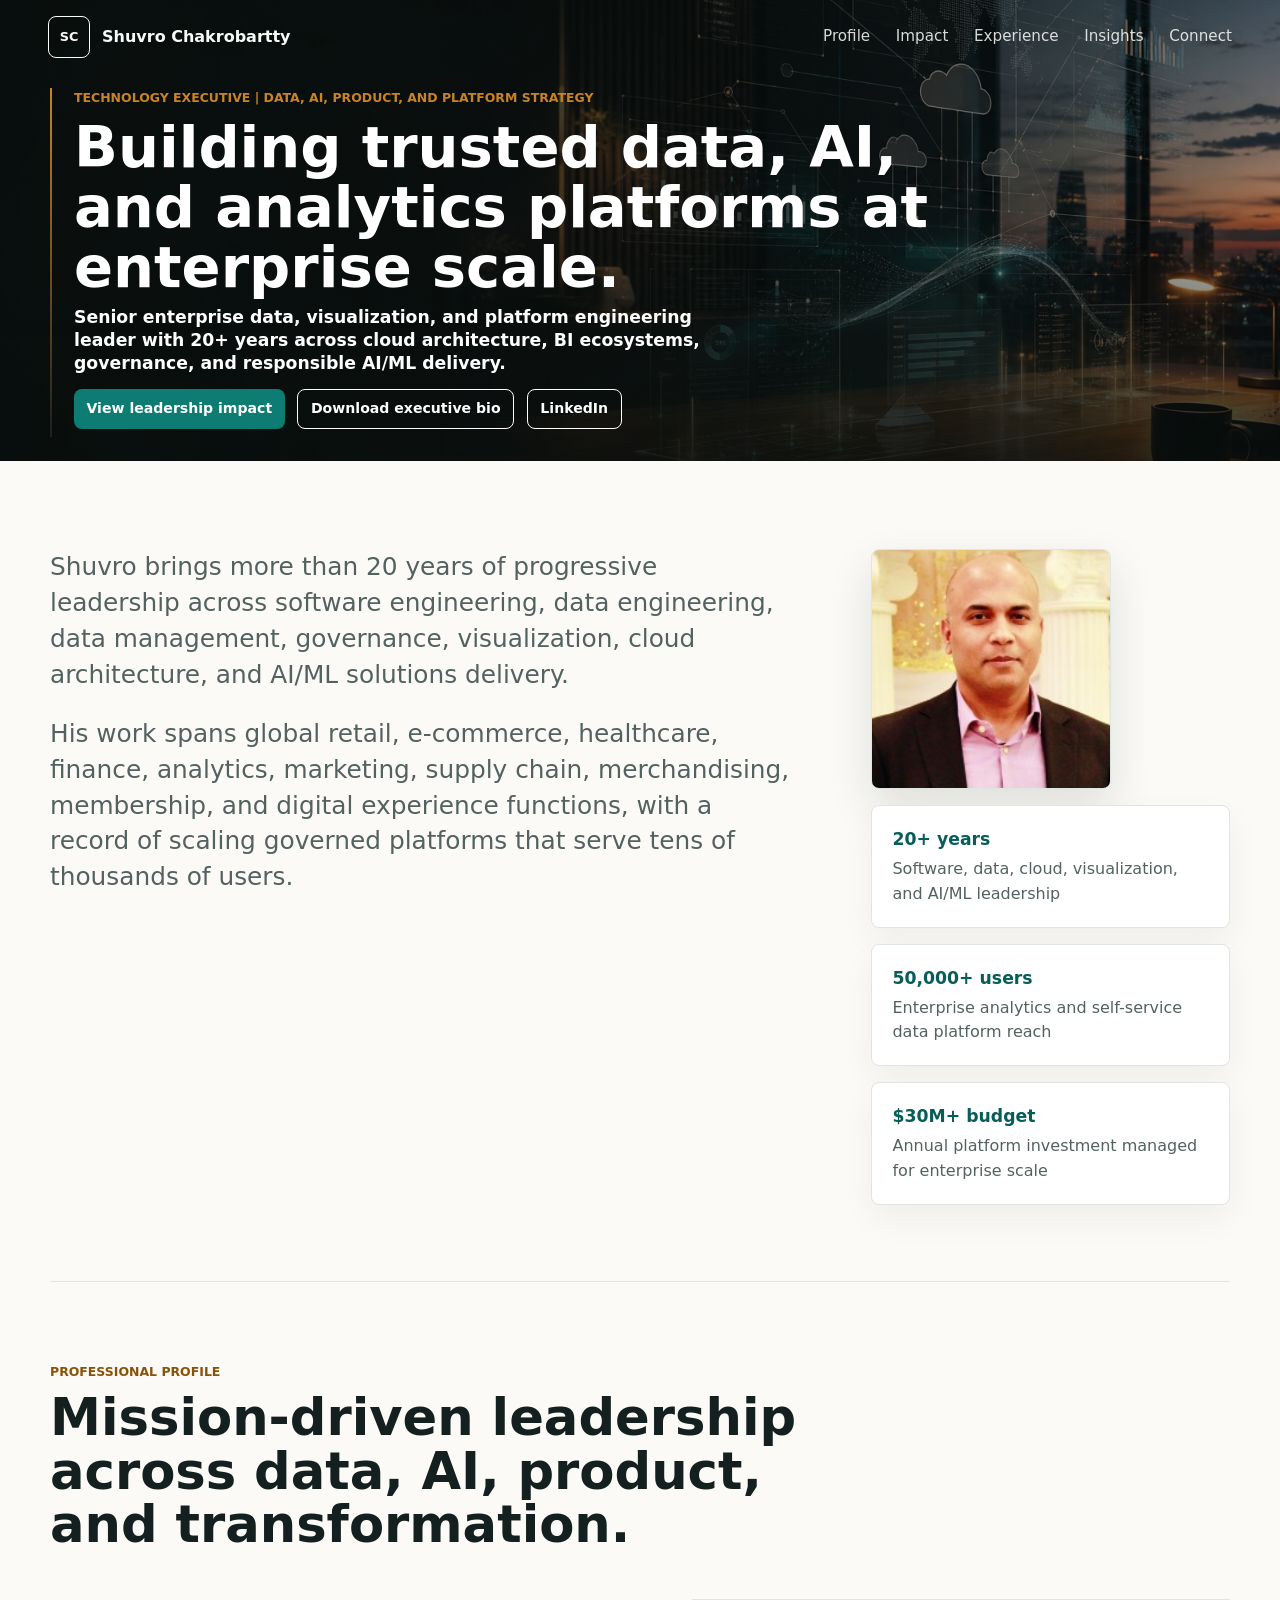
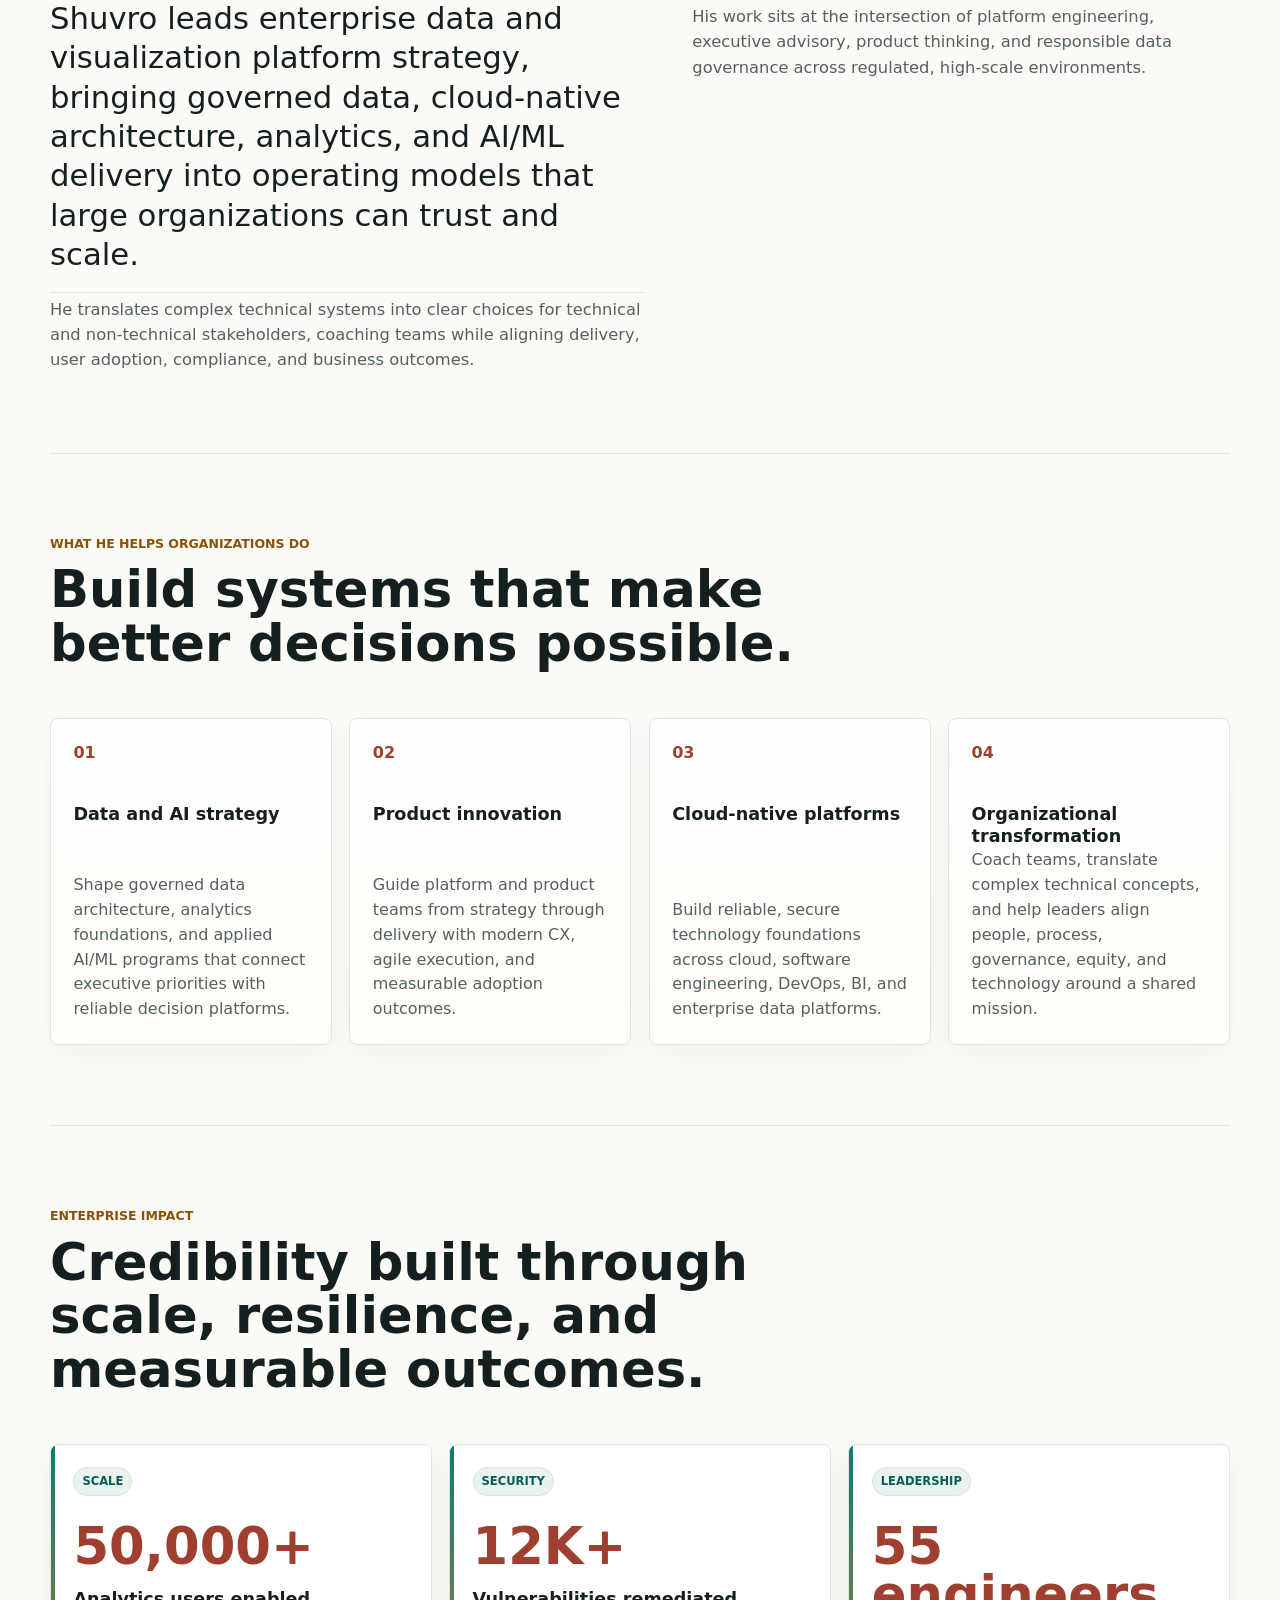
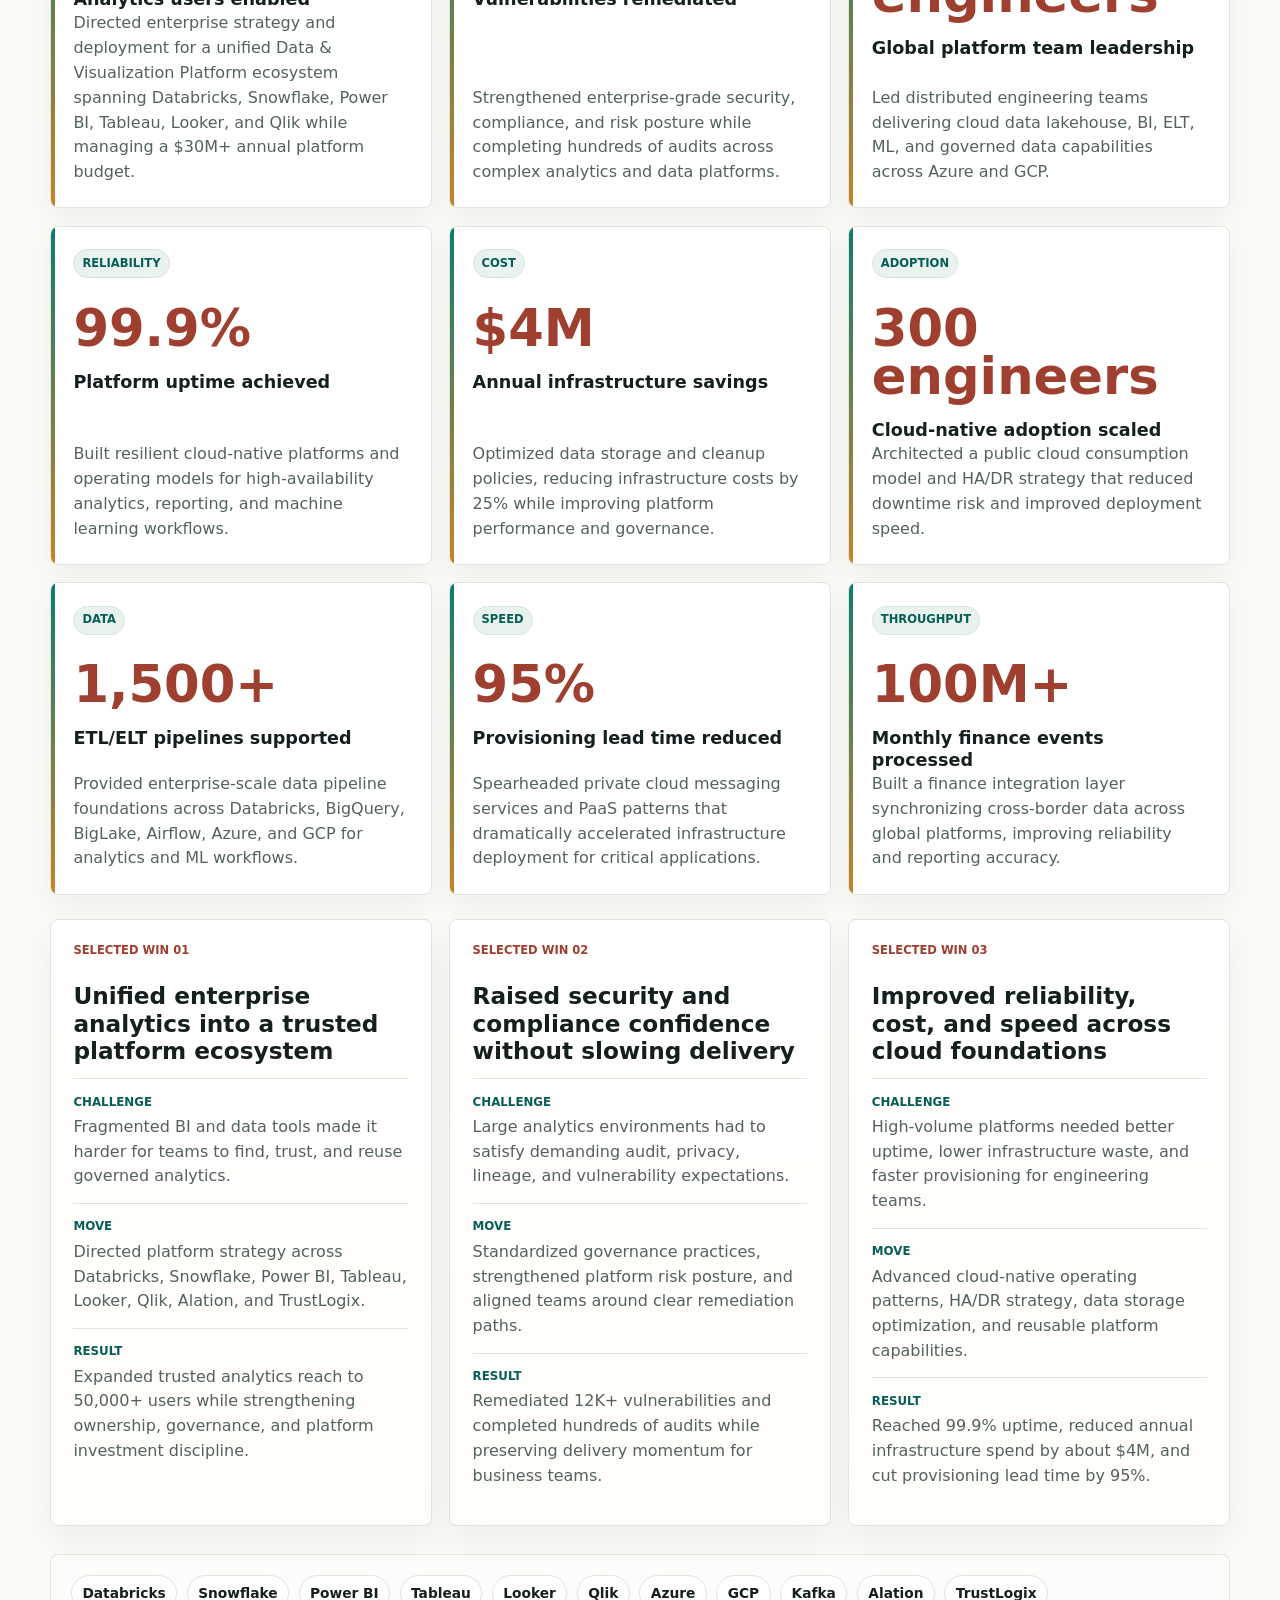
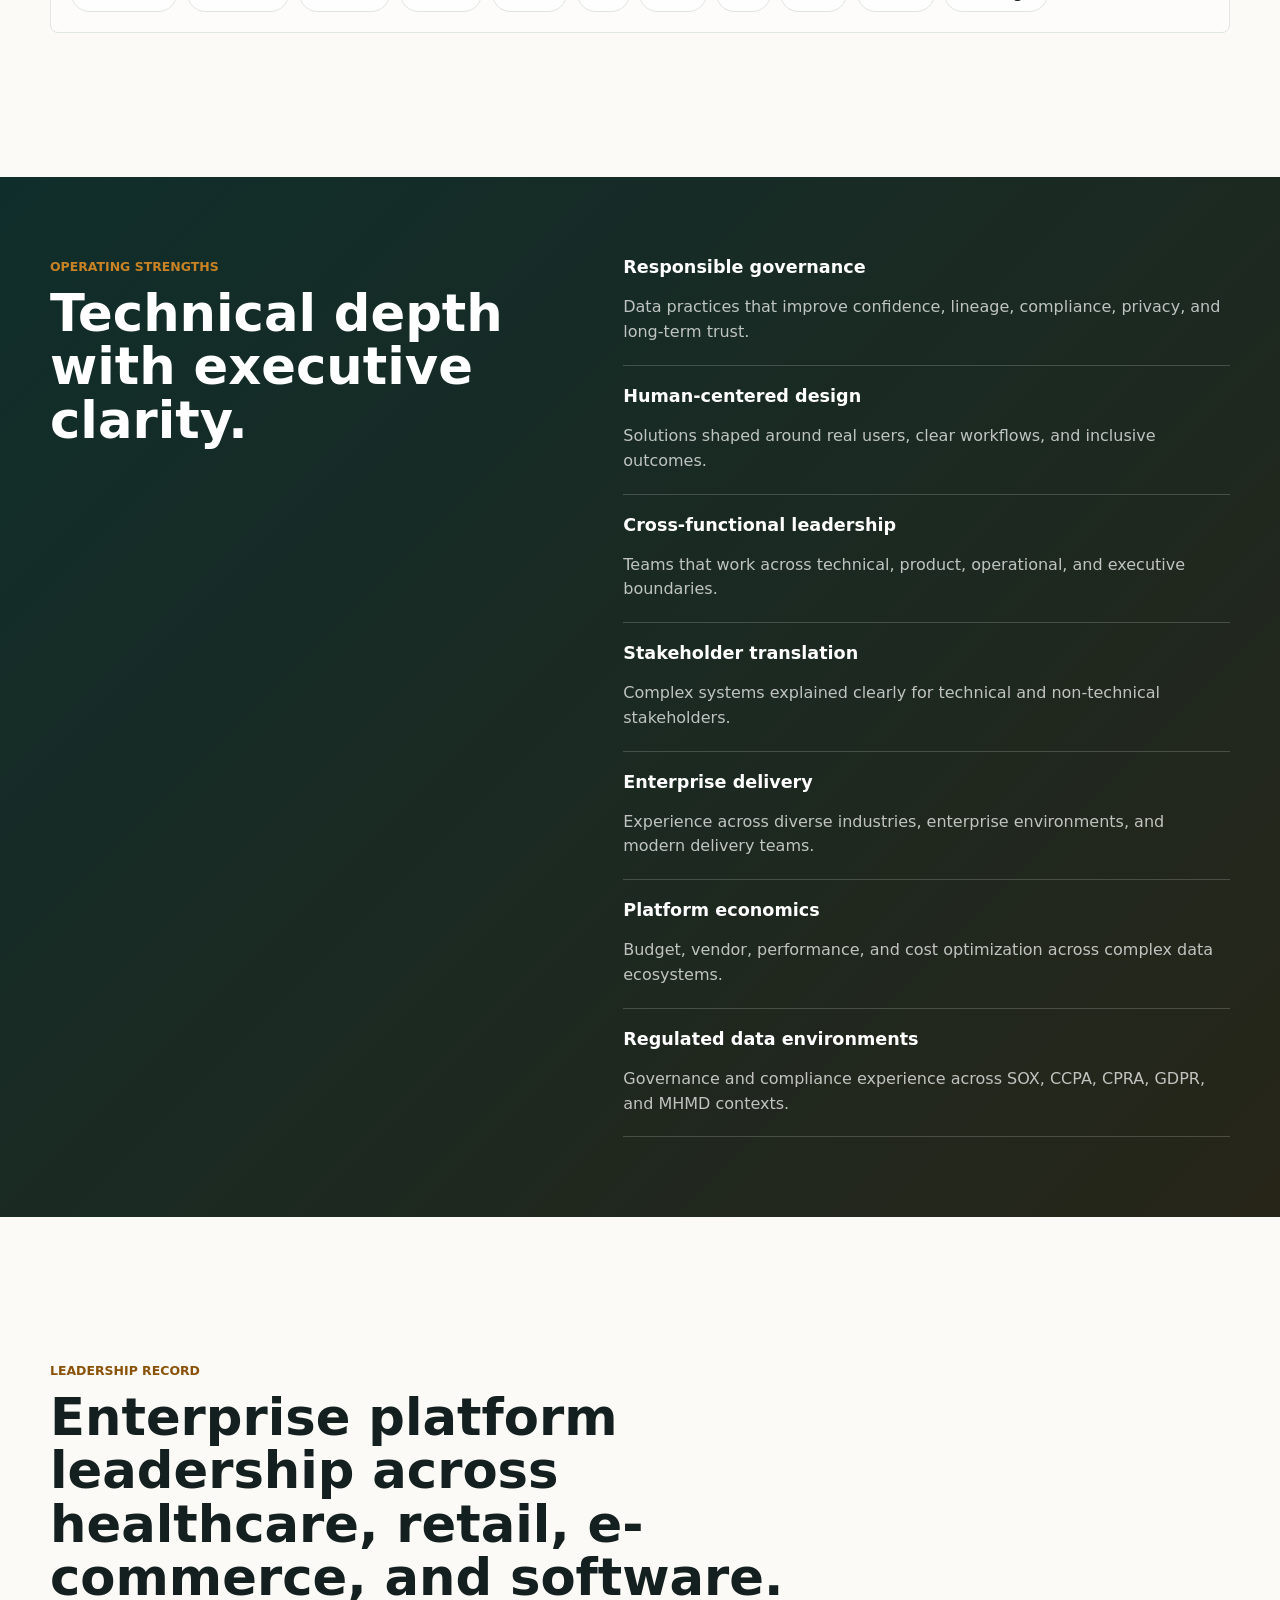
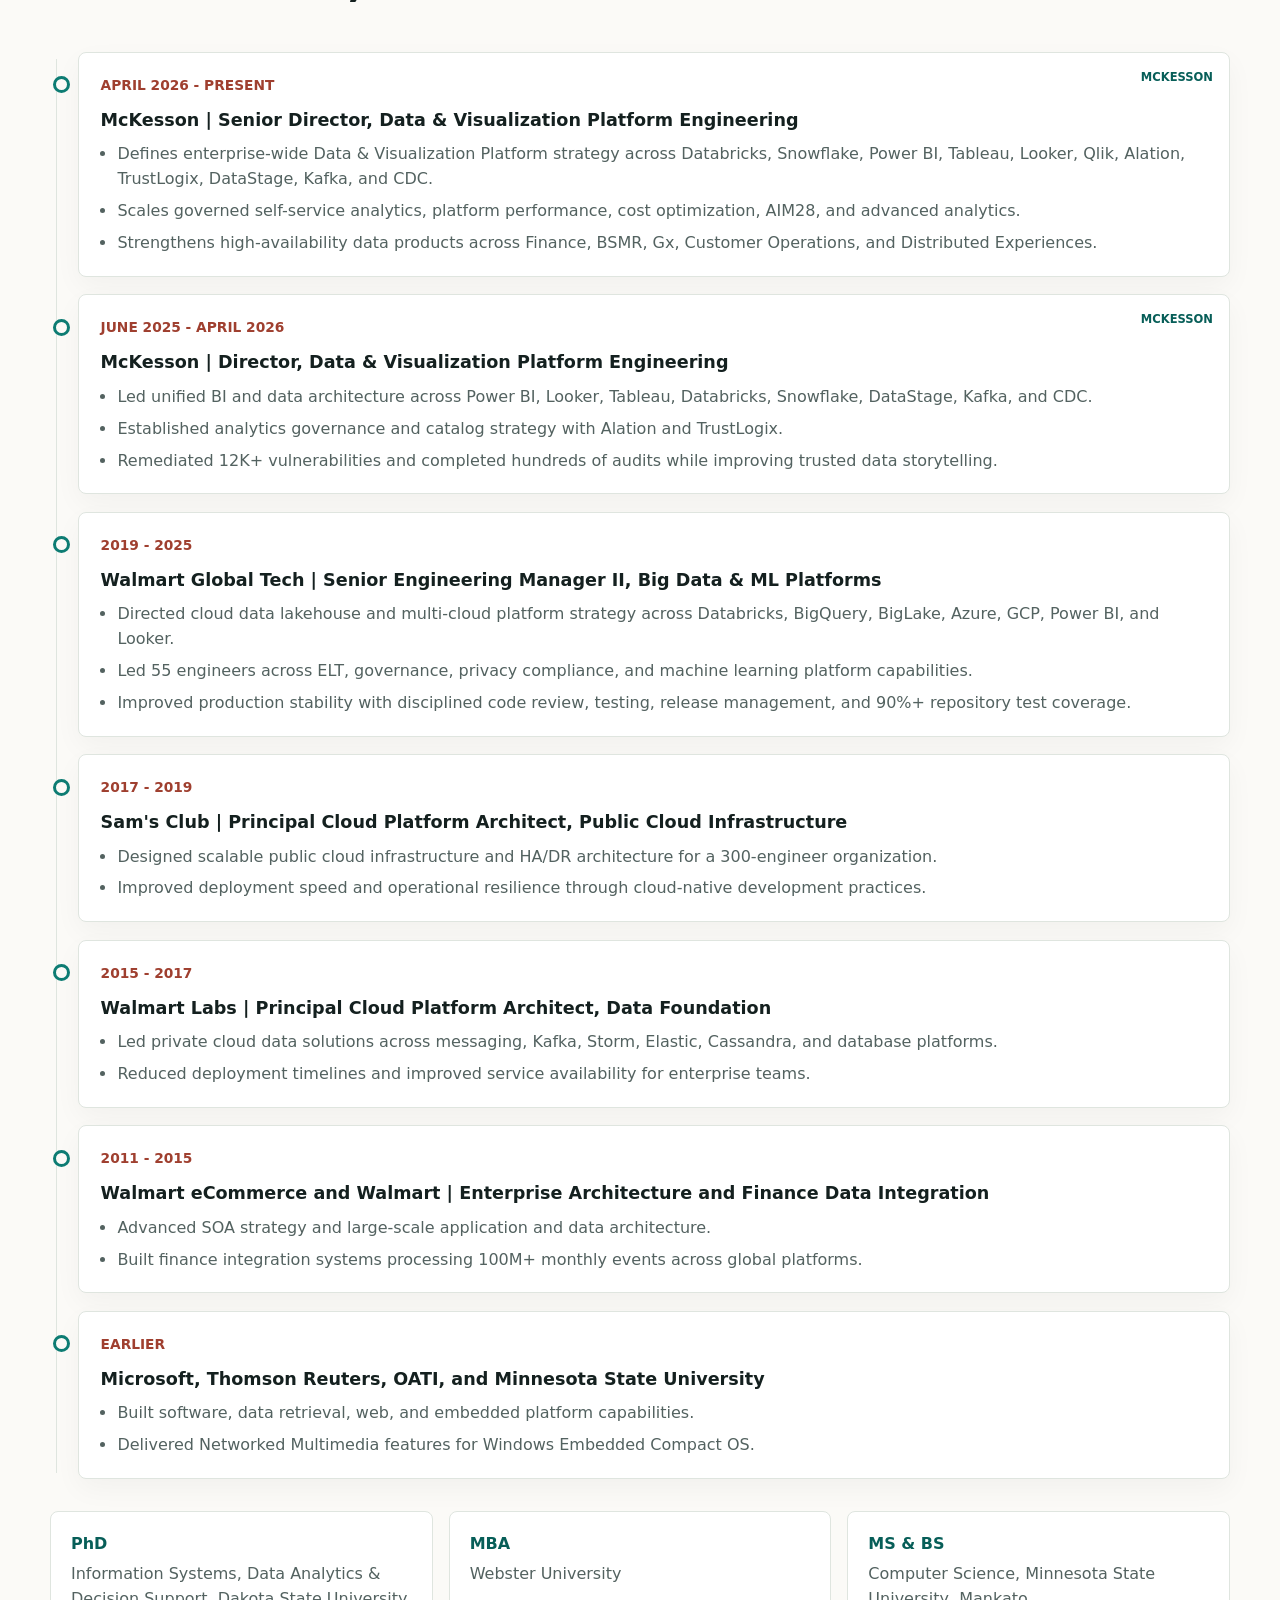
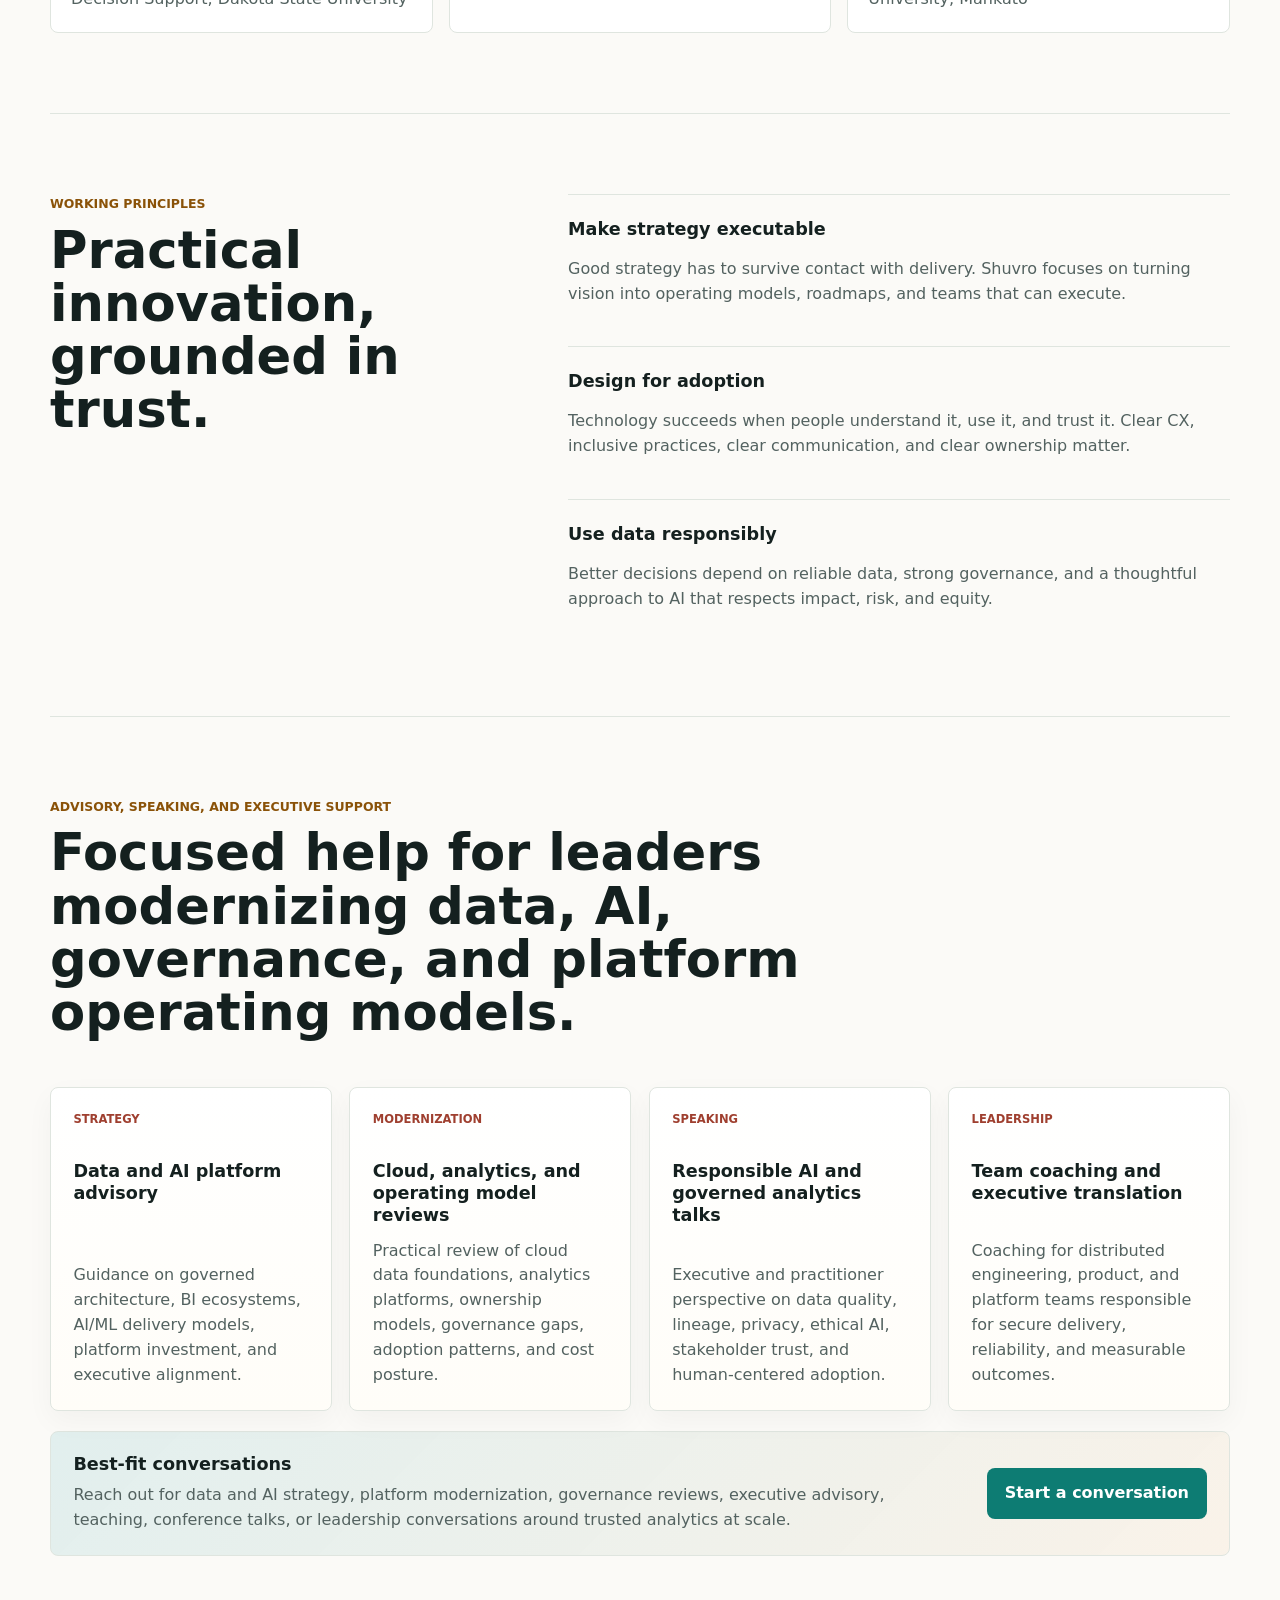
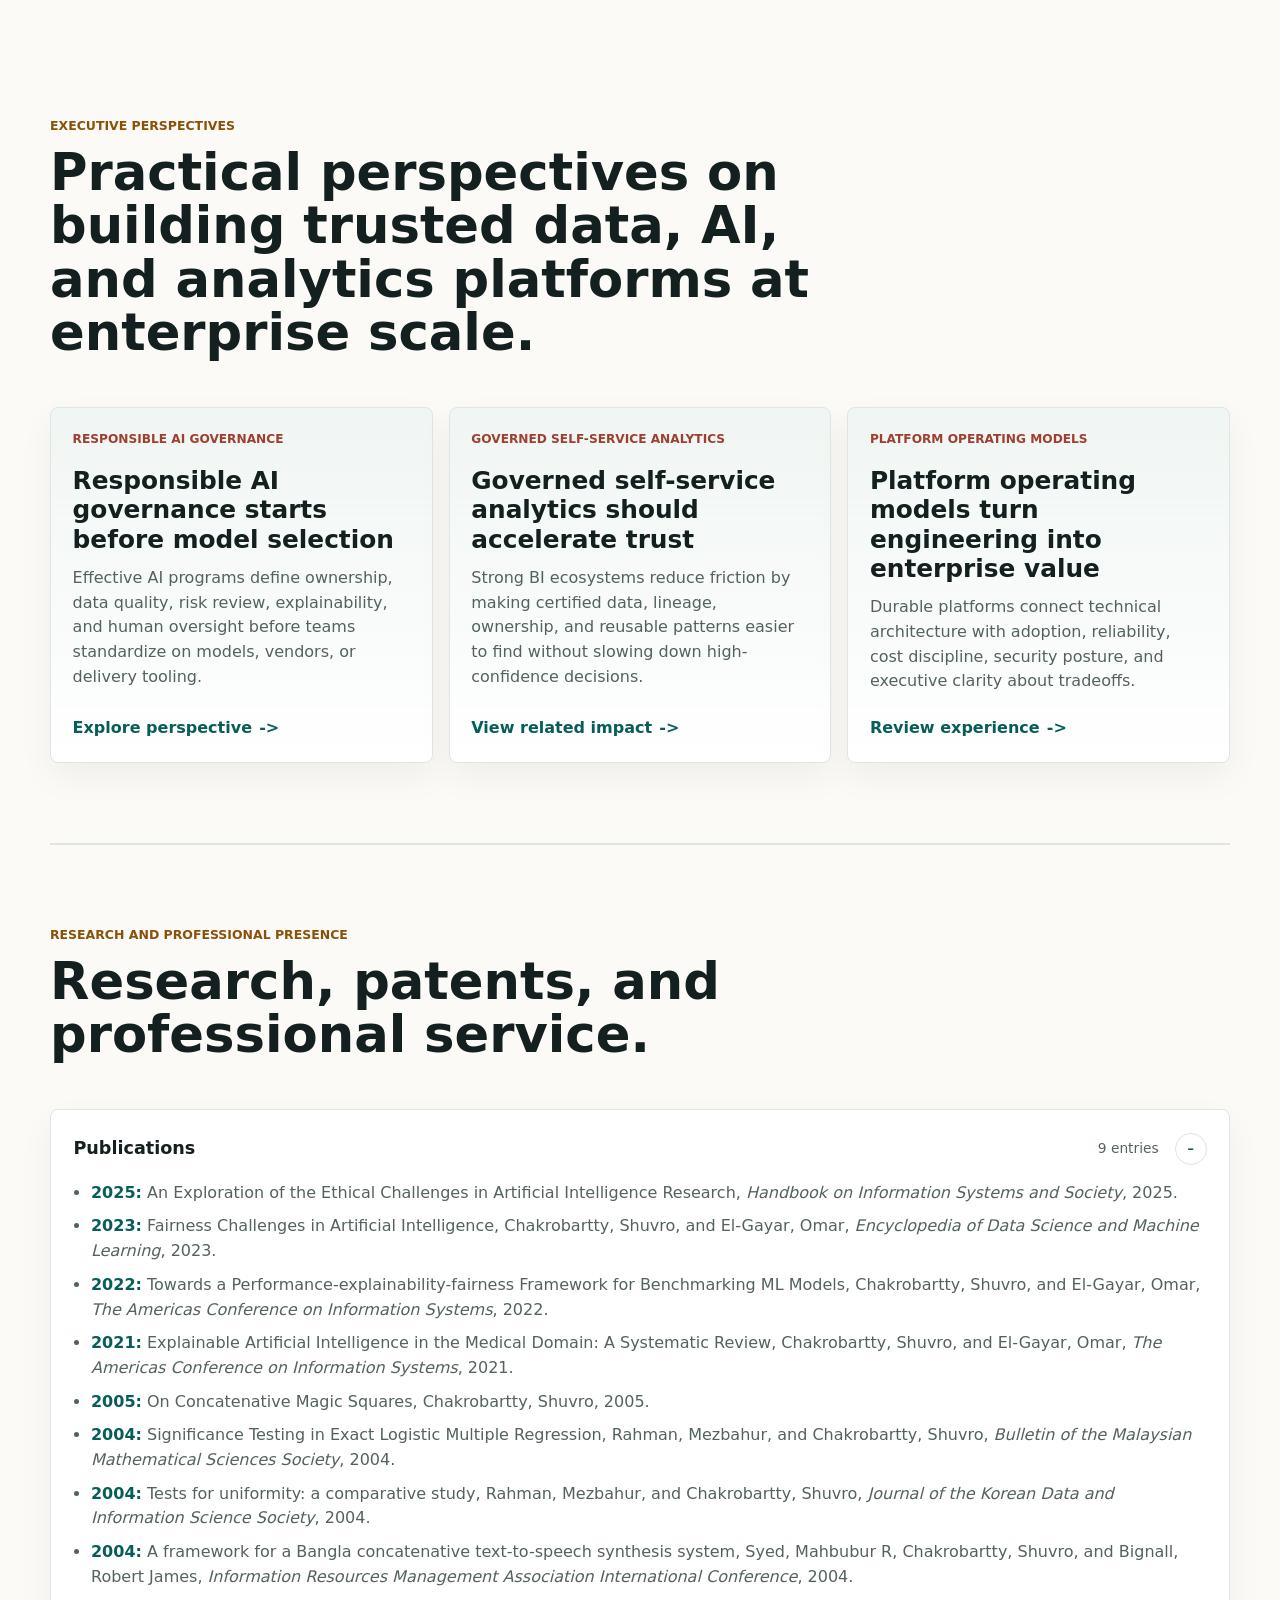
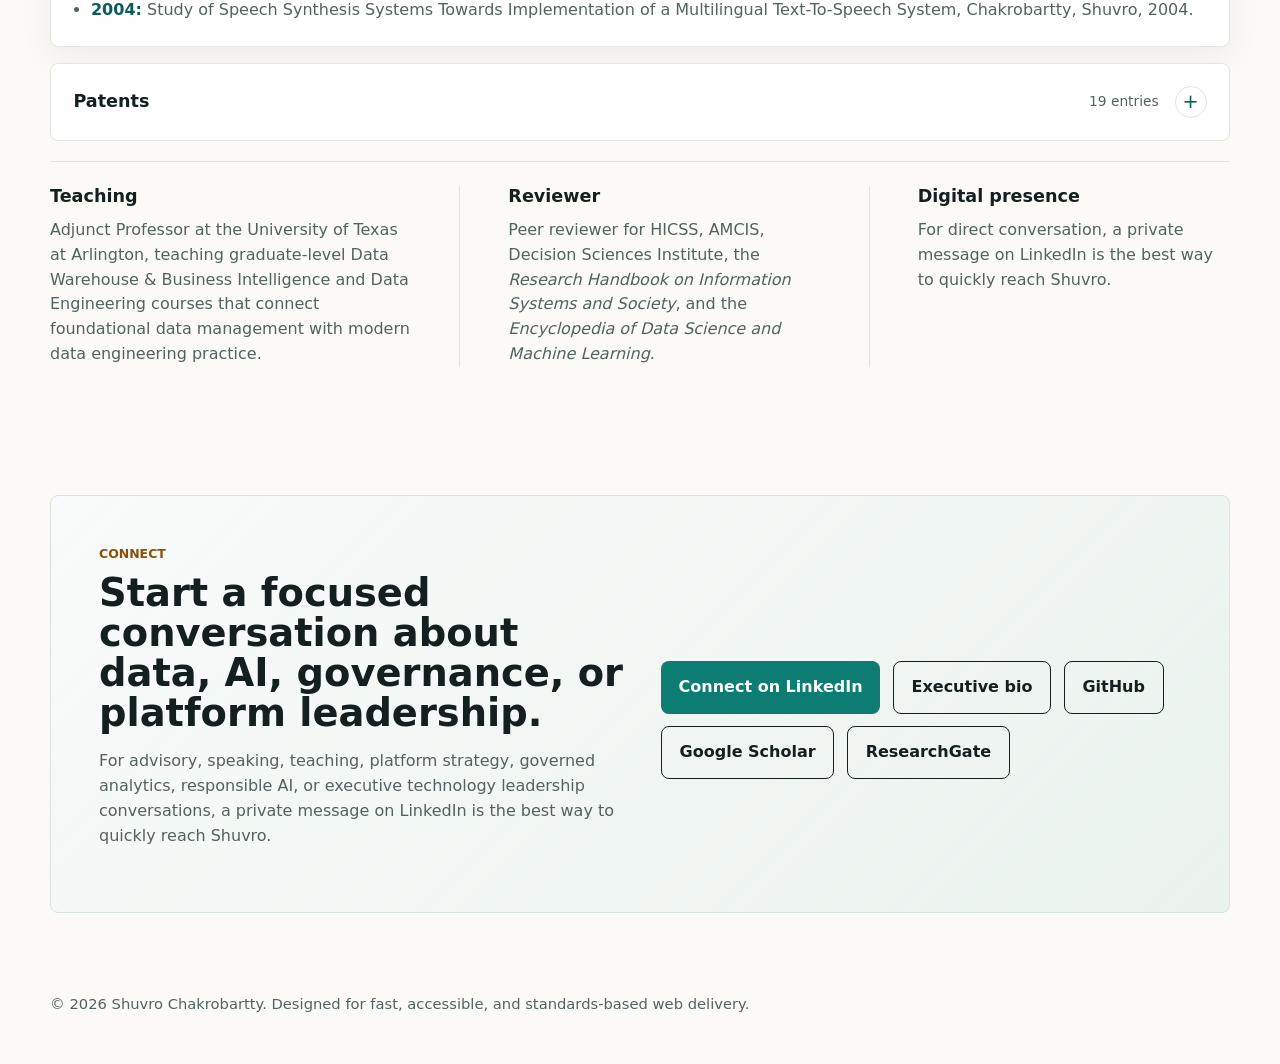
==== commit edbe8814: "adding google analytics" ====
--- a/index.html
+++ b/index.html
@@ -41,6 +41,13 @@
     >
     <link rel="icon" href="assets/favicon.svg" type="image/svg+xml">
     <link rel="stylesheet" href="styles.css?v=20260527-fullhero">
+    <script async src="https://www.googletagmanager.com/gtag/js?id=G-0MXMBEN63M"></script>
+    <script>
+      window.dataLayer = window.dataLayer || [];
+      function gtag(){dataLayer.push(arguments);}
+      gtag('js', new Date());
+      gtag('config', 'G-0MXMBEN63M');
+    </script>
     <script type="application/ld+json">
       {
         "@context": "https://schema.org",
--- a/styles.css
+++ b/styles.css
@@ -28,6 +28,7 @@
 
 html {
   scroll-behavior: smooth;
+  scroll-padding-top: 90px;
 }
 
 body {
@@ -212,11 +213,11 @@
 }
 
 .hero h1 {
-  max-width: 720px;
-  margin: 0;
-  font-size: clamp(1.28rem, 2.55vw, 2.3rem);
+  max-width: min(100%, 860px);
+  margin: 0;
+  font-size: clamp(2.2rem, 4.5vw, 4.5rem);
   font-weight: 560;
-  line-height: 1.08;
+  line-height: 1.04;
   letter-spacing: 0;
   overflow-wrap: anywhere;
 }
@@ -1037,6 +1038,14 @@
     min-height: 72px;
   }
 
+  .hero-content {
+    padding: calc(110px + 1rem) 0 2rem 1.5rem;
+  }
+
+  .hero-content::before {
+    top: calc(110px + 1rem);
+  }
+
   .nav {
     flex-basis: 100%;
     flex-wrap: nowrap;
@@ -1153,6 +1162,10 @@
     padding: 0.65rem 0.75rem;
   }
 
+  html {
+    scroll-padding-top: 140px;
+  }
+
   .brand {
     font-size: 0.9rem;
   }
@@ -1164,21 +1177,21 @@
 
   .hero-content {
     width: min(var(--max), calc(100% - 1.25rem));
-    padding: 4.55rem 0 1.55rem 1rem;
+    padding: 7rem 0 1.55rem 1rem;
   }
 
   .hero-content::before {
-    top: 4.55rem;
-    bottom: 1.8rem;
+    top: 7rem;
+    bottom: 1.2rem;
   }
 
   .hero h1 {
-    font-size: clamp(1rem, 4.8vw, 1.28rem);
+    font-size: clamp(1.6rem, 6vw, 2.5rem);
     line-height: 1.12;
   }
 
   .hero-role {
-    font-size: clamp(0.82rem, 3.65vw, 0.95rem);
+    font-size: clamp(0.94rem, 3.65vw, 1.05rem);
     line-height: 1.34;
   }
 
